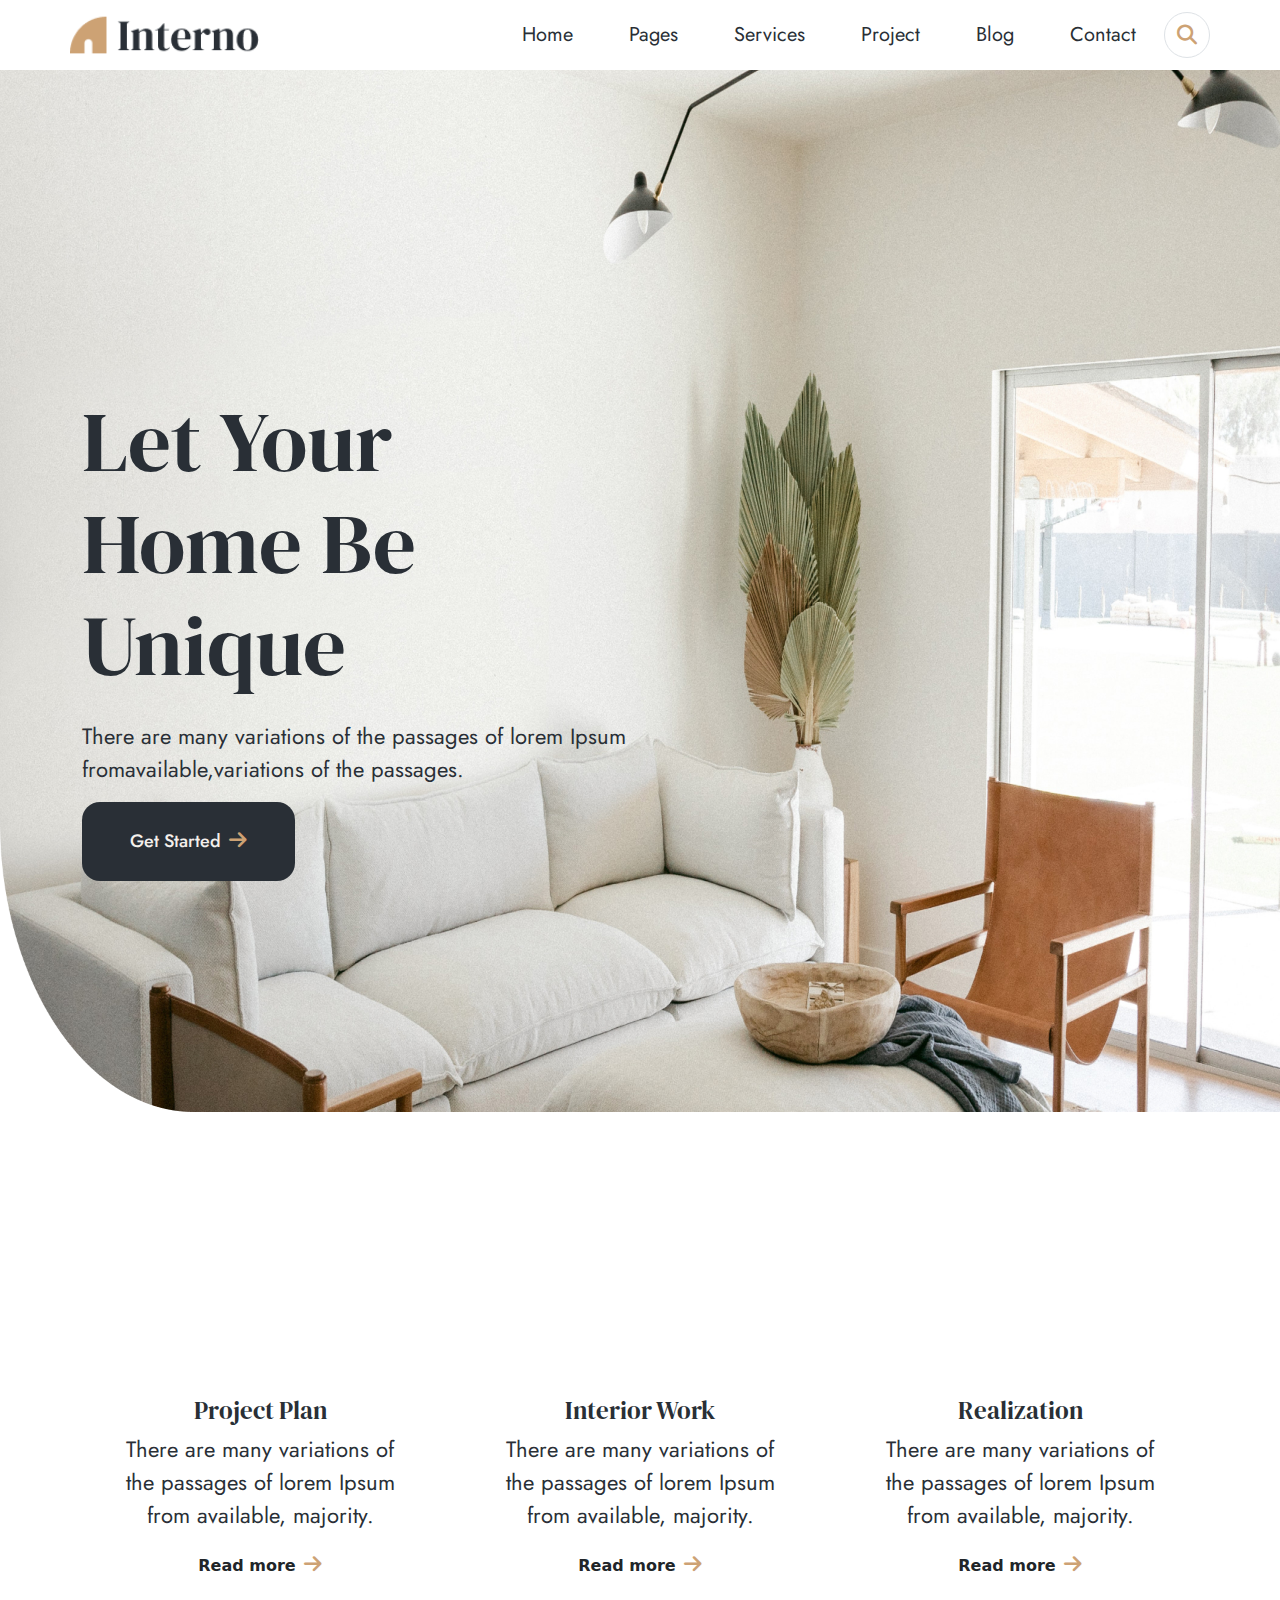
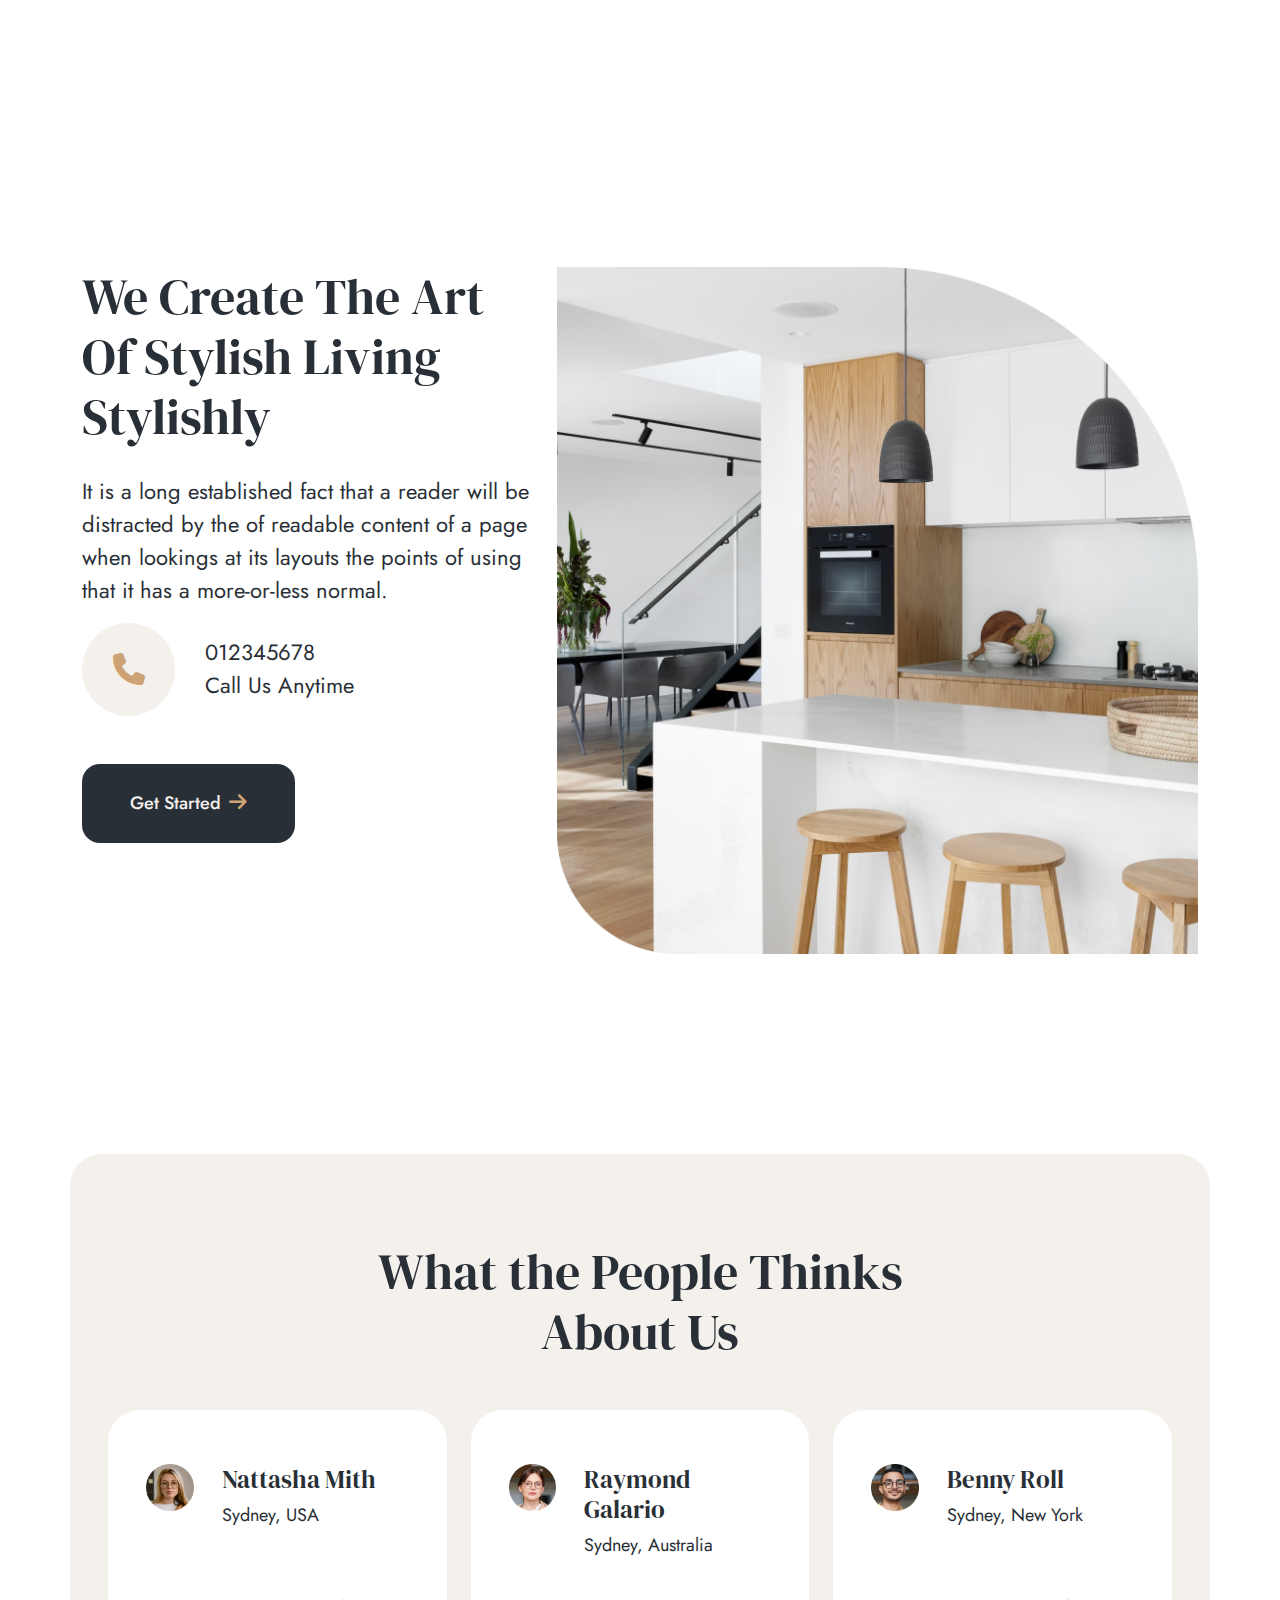
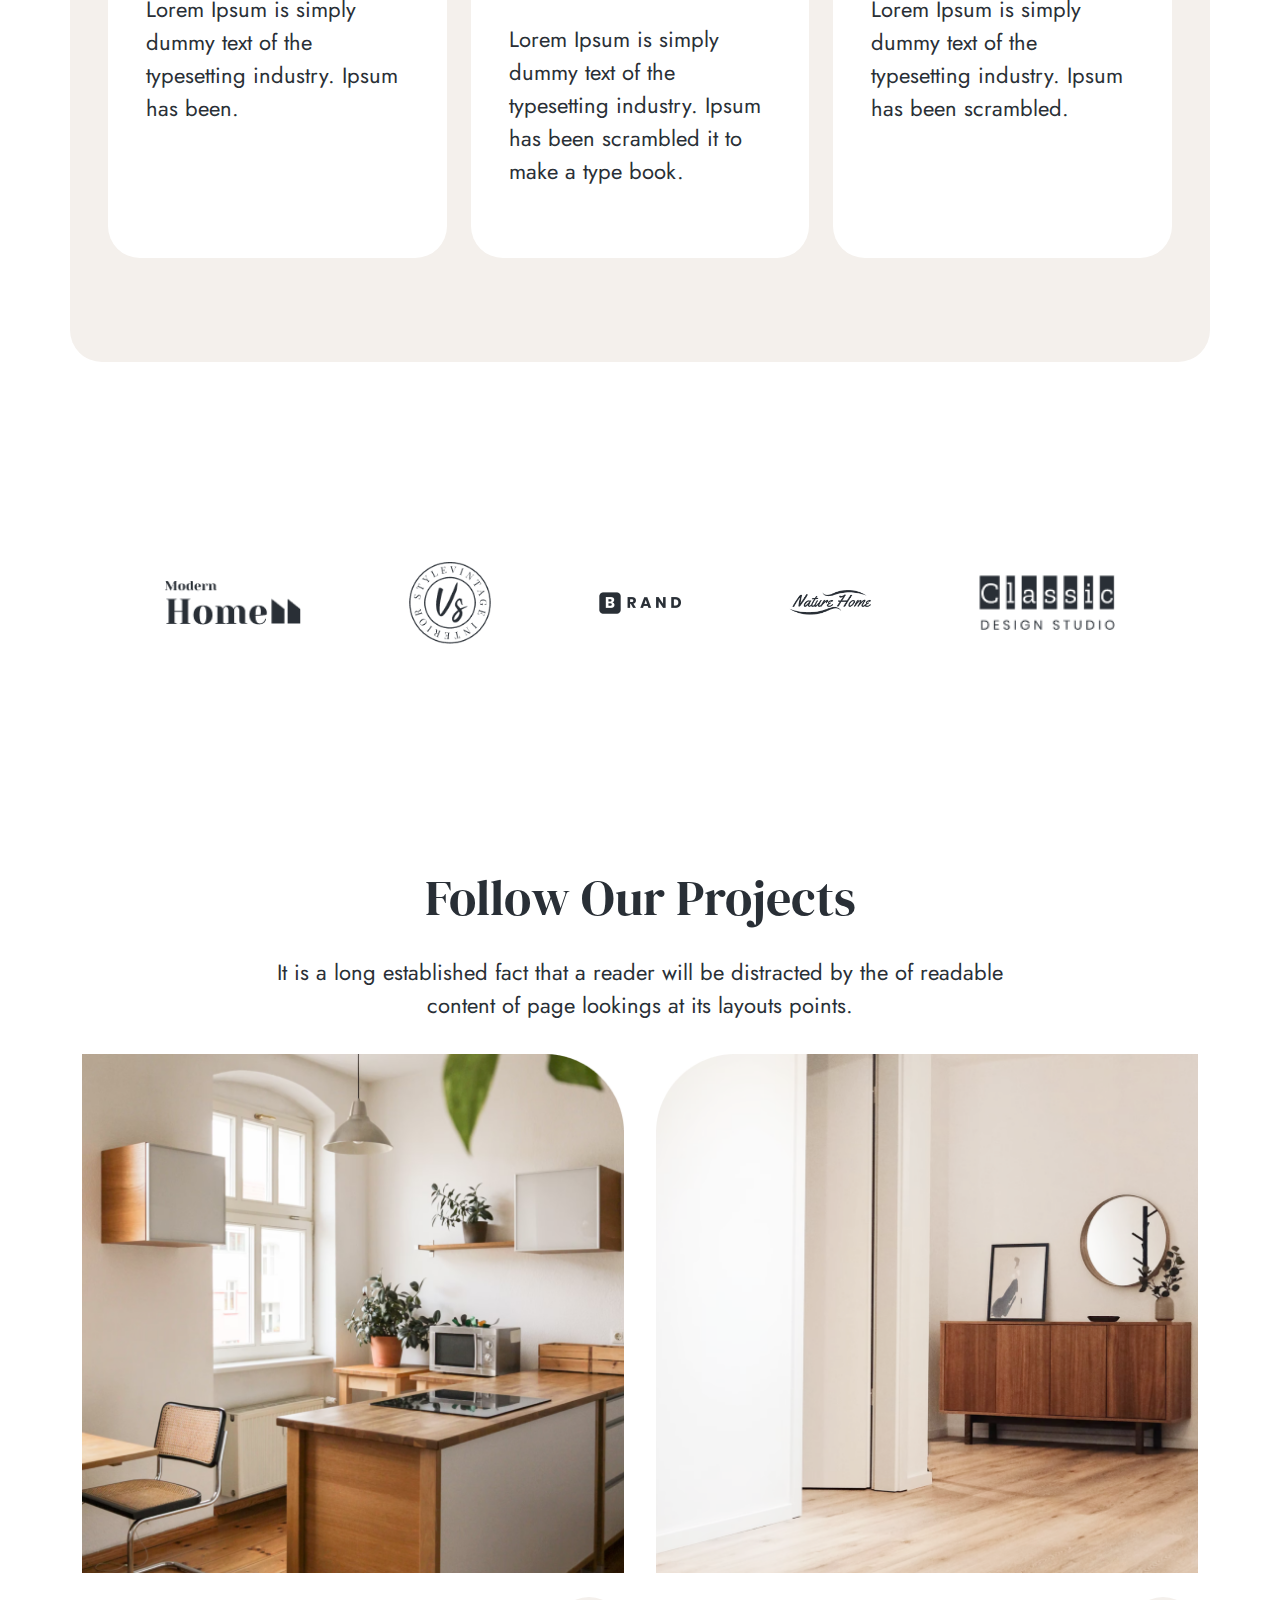
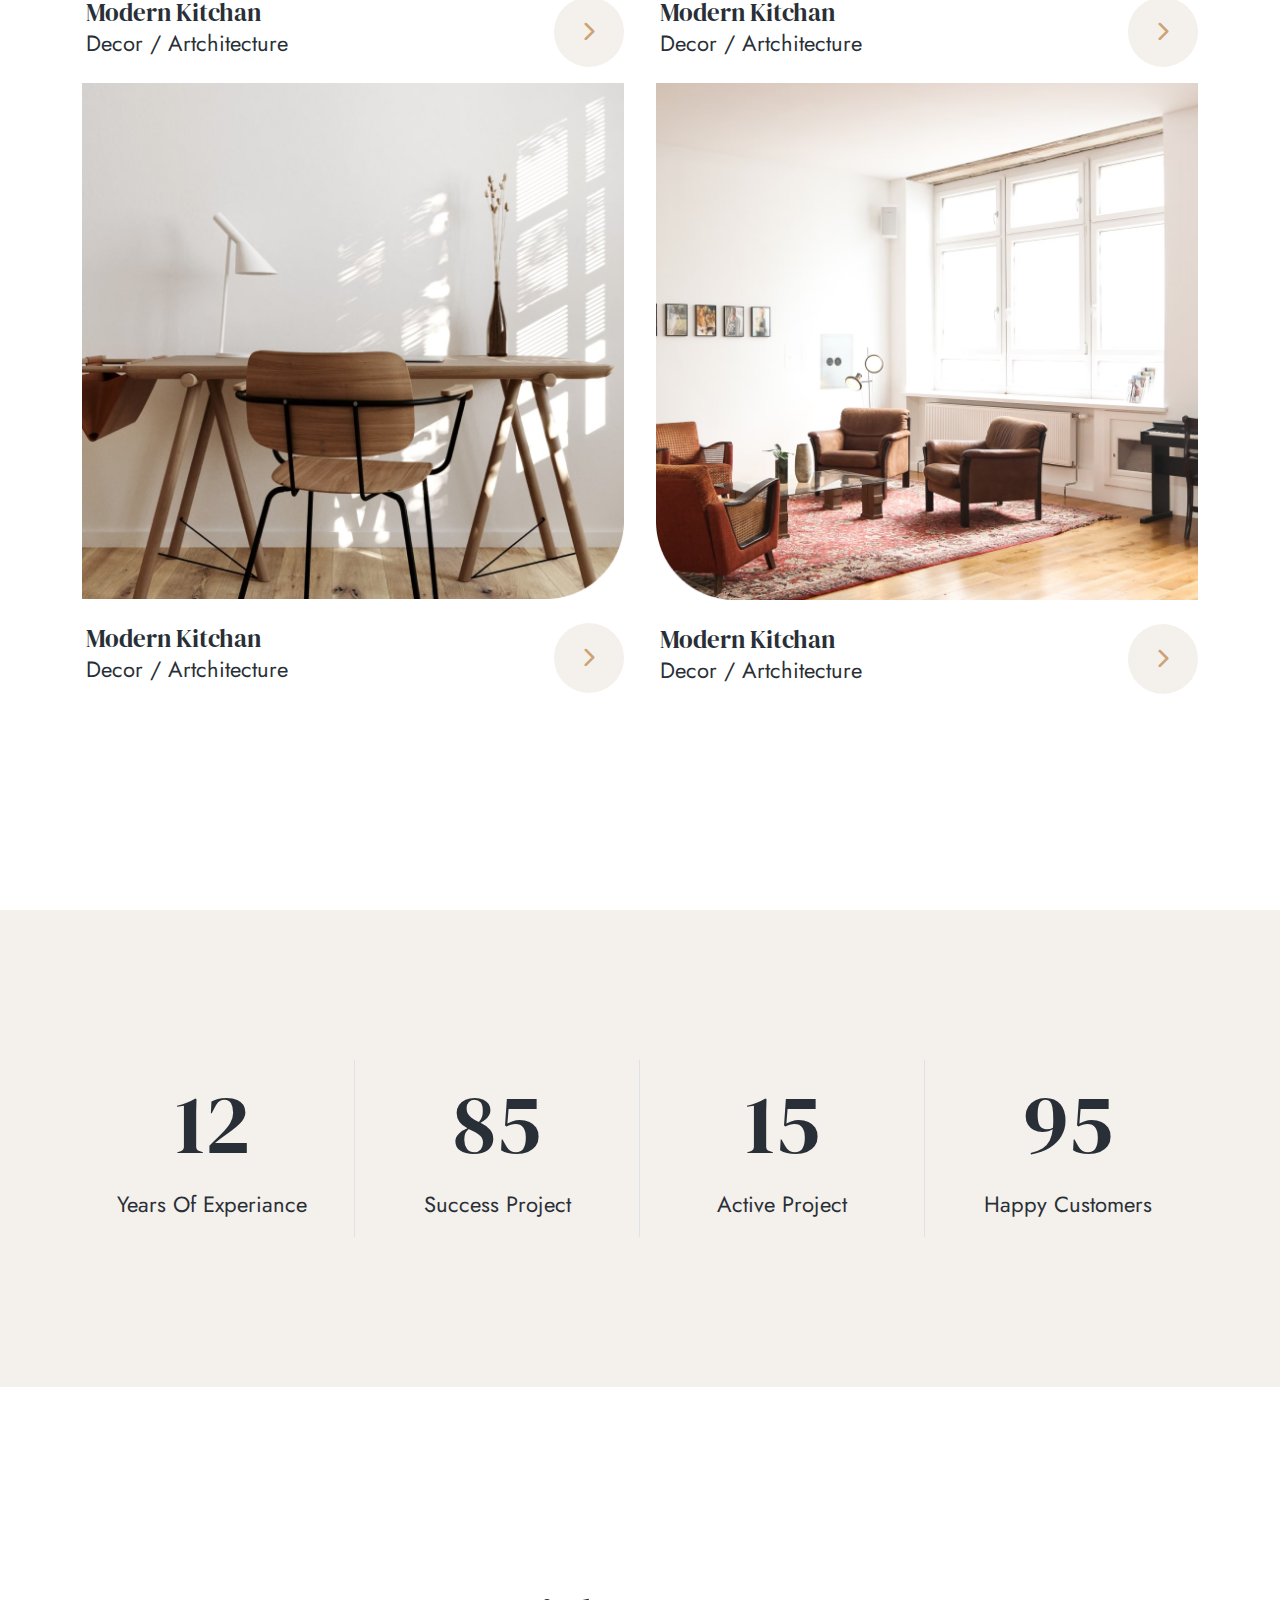
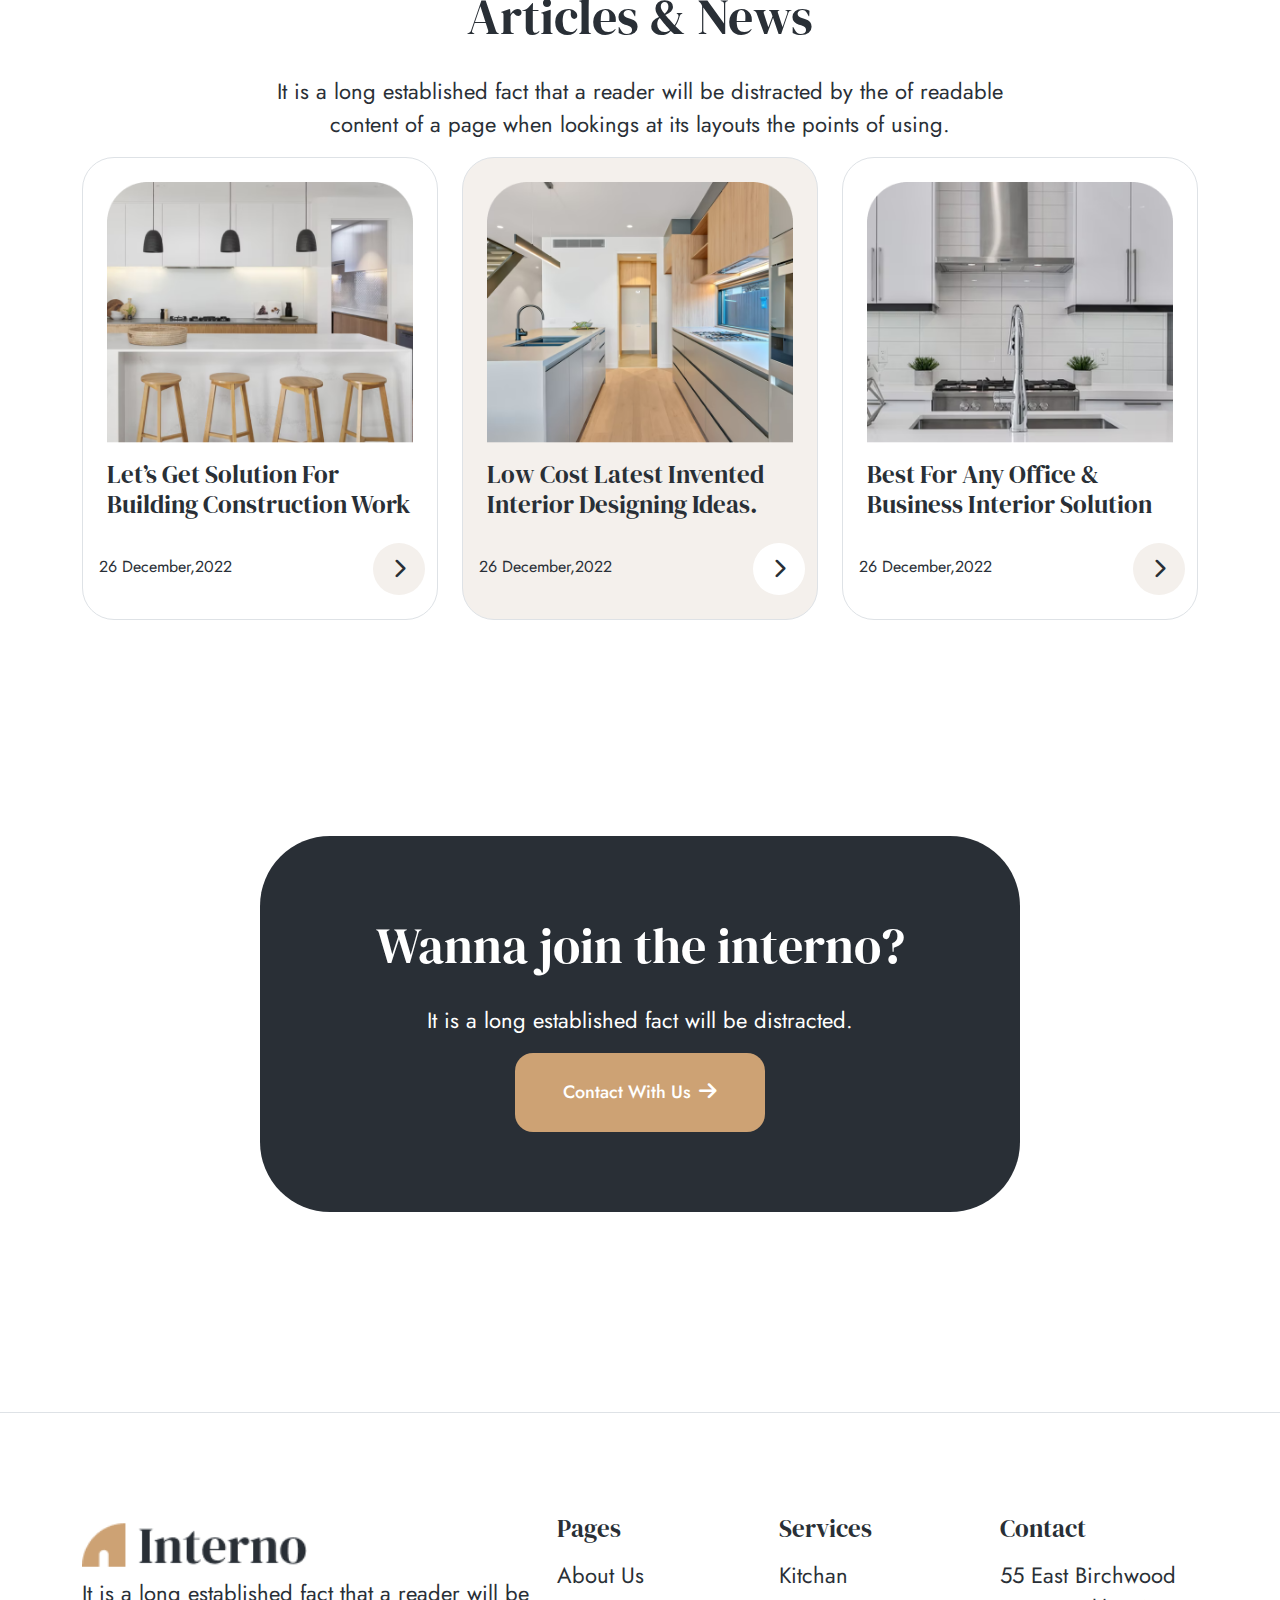
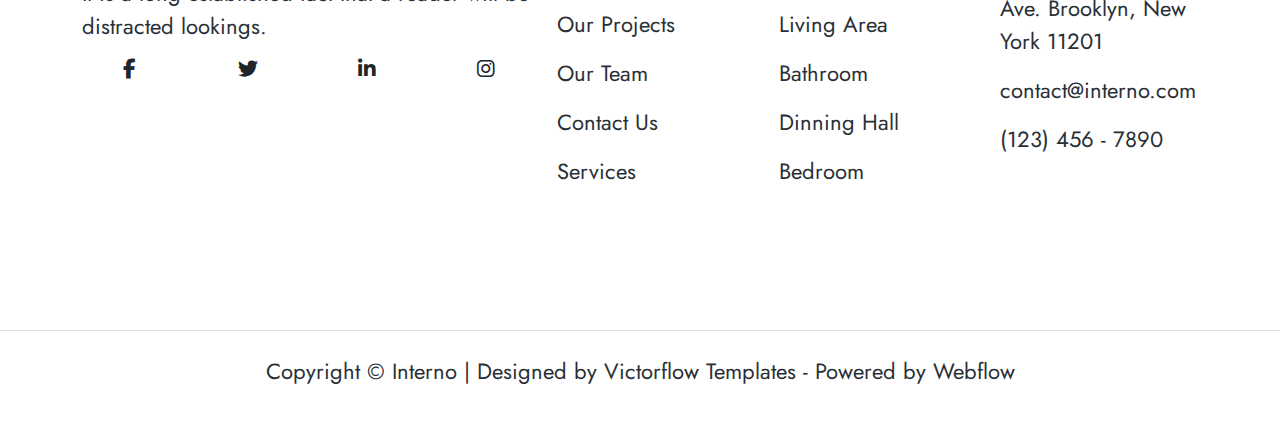
==== index.html @ 9af880d1 "fix and responsive home" ====
<!DOCTYPE html>
<html lang="en">
<head>
    <meta charset="UTF-8">
    <meta name="viewport" content="width=device-width, initial-scale=1.0">
    <link rel="preconnect" href="https://fonts.googleapis.com">
    <link rel="preconnect" href="https://fonts.gstatic.com" crossorigin>
    <link href="https://fonts.googleapis.com/css2?family=Jost:ital,wght@0,100..900;1,100..900&display=swap" rel="stylesheet">
    <link rel="stylesheet" href="./assests/css/bootstrap.css">
    <link rel="stylesheet" href="./assests/css/fontawesome/css/all.css">
    <link rel="stylesheet" href="./assests/css/stylesguide.css">    
    <link rel="stylesheet" href="./assests/css/responsive.css">
    <title>Home</title>
</head>
<body>
    <div class="header">
        <div class="container">
            <div class="row">
                <nav class="navbar">
                    <div class="col-4 col-md-2">
                        <a class="navbar-brand" href="index.html"><img src="./assests/img/Logo.png" alt="Logo"></a>
                    </div>
                    <div class="col-8 col-md-10 d-flex justify-content-end">
                        <div class="main-menu">
                            <ul class="d-flex m-0">
                                <li class="sub-menu"><a href="./index.html">Home</a></li>
                                <li class="sub-menu">
                                    <a href="#">Pages</a>
                                    <ul class="drop-item rounded-bottom-4">
                                        <li>
                                            <a href="./pages/about.html">About</a>
                                        </li>
                                        <li>
                                            <a href="./pages/team.html">Team</a>
                                        </li>
                                    </ul>
                                </li>
                                <li class="sub-menu">
                                    <a href="./pages/services.html">Services</a>
                                </li>
                                <li class="sub-menu">
                                    <a href="./pages/project.html">Project</a>
                                </li>
                                <li class="sub-menu">
                                    <a href="./pages/blog.html">Blog</a>
                                </li>
                                <li class="sub-menu">
                                    <a href="./pages/contact.html">Contact</a>
                                </li>
                                <div class="border-search d-flex align-items-center border rounded-5" onclick="showSearch()" id="search">
                                    <input class="search" type="search">
                                    <i class="fa-solid fa-magnifying-glass"></i>
                                </div>
                            </ul>
                        </div>
                    </div>
                </nav>
            </div>
        </div>
    </div>

    
    <div class="body">
        <div class="banner content">
            <div class="container-fluid ">
                <div class="row">
                    <div class="col-12">
                        <div class="container">
                            <div class="row">
                                <div class="col-12 col-md-6 m-auto">
                                    <h1 class="disply-text">Let Your Home Be Unique</h1>
                                    <p class="text-responsive">There are many variations of the passages of lorem Ipsum fromavailable,variations of the passages.</p>
                                    <button class="btn btn-guide btn-secondary color-primary-btn2">Get Started<i class="fa-solid fa-arrow-right ms-2"></i></button>
                                </div>
                                <div class="col-6"></div>
                            </div>
                        </div>
                    </div>
                </div>
            </div>
        </div>
        <div class="container content">
            <div class="row">
                <div class="col-12 col-md-4 text-center plan">
                    <h3>Project Plan</h3>
                    <p>
                        There are many variations of the passages of lorem Ipsum from available, majority.
                    </p>
                    <span class="btn fw-bold">Read more<i class="fa-solid fa-arrow-right ms-2"></i></span>
                </div>
                <div class="col-12 col-md-4 text-center plan">
                    <h3>Interior Work</h3>
                    <p>
                        There are many variations of the passages of lorem Ipsum from available, majority.
                    </p>
                    <span class="btn fw-bold">Read more<i class="fa-solid fa-arrow-right ms-2"></i></span>
                </div>
                <div class="col-12 col-md-4 text-center plan">
                    <h3>Realization</h3>
                    <p>
                        There are many variations of the passages of lorem Ipsum from available, majority.
                    </p>
                    <span class="btn fw-bold">Read more<i class="fa-solid fa-arrow-right ms-2"></i></span>
                </div>
            </div>
        </div>
        <div class="container content">
            <div class="row">
                <div class="col-12 col-md-5 col-xl-5">
                    <h1>We Create The Art Of Stylish Living Stylishly</h1>
                    <p>
                        It is a long established fact that a reader will be distracted by the of readable content of a page
                        when lookings at its layouts the points of using
                        that it has a more-or-less normal.
                    </p>
                    <div class="row mb-5">
                        <div class="col-3">
                            <i class="fa-solid fa-phone icon-phone"></i>
                        </div>
                        <div class="col-5 d-flex align-items-center">
                            <div class="ms-1">
                                <p class="number">012345678</p>
                                <p class="text-phone">Call Us Anytime</p>
                            </div>
                        </div>
                        <button class="col-4 btn btn-guide btn-secondary color-primary-btn2 btn-responsive">Get Started<i class="fa-solid fa-arrow-right ms-2"></i></button>
                    </div>
                    <button class="btn btn-guide btn-secondary color-primary-btn2 btn-responsive-none">Get Started<i class="fa-solid fa-arrow-right ms-2"></i></button>
                </div>
                <div class="col-7 text-end my-auto">
                    <img class="stylish_img" src="./assests/img/Image_item1.png" alt="">
                </div>
            </div>
        </div>
        <div class="container testimonial content rounded-5">
            <div class="row">
                <div class="col-12 pb-5">
                    <h1 class="text-center w-50 m-auto">What the People Thinks About Us</h1>
                </div>
                <div class="col-12 col-md-4 mb-3">
                    <div class="testimonial-item bg-white rounded-5">
                        <div class="row mb-5">
                            <div class="col-3">
                                <img src="./assests/img/people1.png" alt="">
                            </div>
                            <div class="col-9 d-flex align-items-center">
                                <div class="ms-1">
                                    <h3>Nattasha Mith</h3>
                                    <p class="small-paragraph">Sydney, USA</p>
                                </div>
                            </div>
                        </div>
                        <p>Lorem Ipsum is simply dummy text of the typesetting industry. Ipsum has been.</p>
                    </div>
                </div>
                <div class="col-12 col-md-4 mb-3">
                    <div class="testimonial-item bg-white rounded-5">
                        <div class="row mb-5">
                            <div class="col-3">
                                <img src="./assests/img/people2.png" alt="">
                            </div>
                            <div class="col-9 d-flex align-items-center">
                                <div class="ms-1">
                                    <h3>Raymond Galario</h3>
                                    <p class="small-paragraph">Sydney, Australia</p>
                                </div>
                            </div>
                        </div>
                        <p>Lorem Ipsum is simply dummy text of the typesetting industry. Ipsum has been scrambled it to make a type book.</p>
                    </div>
                </div>
                <div class="col-12 col-md-4 mb-3">
                    <div class="testimonial-item bg-white rounded-5">
                        <div class="row mb-5">
                            <div class="col-3">
                                <img src="./assests/img/people3.png" alt="">
                            </div>
                            <div class="col-9 d-flex align-items-center">
                                <div class="ms-1">
                                    <h3>Benny Roll</h3>
                                    <p class="small-paragraph">Sydney, New York</p>
                                </div>
                            </div>
                        </div>
                        <p>Lorem Ipsum is simply dummy text of the typesetting industry. Ipsum has been scrambled.</p>
                    </div>
                </div>
            </div>
        </div>
        <div class="container content text-center">
            <div class="row justify-content-center align-items-center">
                <div class="col-6 col-md-2 client-logo mb-4">
                    <img src="./assests/img/01.png" alt="">
                </div>
                <div class="col-6 col-md-2 client-logo mb-4">
                    <img src="./assests/img/02.png" alt="">
                </div>
                <div class="col-6 col-md-2 client-logo mb-4">
                    <img src="./assests/img/03.png" alt="">
                </div>
                <div class="col-6 col-md-2 client-logo mb-4">
                    <img src="./assests/img/04.png" alt="">
                </div>
                <div class="col-6 col-md-2 client-logo mb-4">
                    <img src="./assests/img/05.png" alt="">
                </div>
            </div>
        </div>
        <div class="container content">
            <div class="row">
                <div class="col-8 text-center m-auto pb-3">
                    <h1>Follow Our Projects</h1>
                    <p class="text-responsive">It is a long established fact that a reader will be distracted by the of readable content of page  lookings at its layouts  points.</p>
                </div>
                <div class="col-12">
                    <div class="row">
                        <div class="col-12 col-md-6 pe-3 mb-3">
                            <a href="./pages/project_details.html"><img src="./assests/img/Modern_Kitchan1.png" alt=""></a>
                            <div class="row mt-4">
                                <div class="col-8">
                                    <div class="ms-1">
                                        <h3 class="number">Modern Kitchan</h3>
                                        <p class="text-phone">Decor / Artchitecture</p>
                                    </div>
                                </div>
                                <div class="col-4 d-flex justify-content-end">
                                    <a href="./pages/project_details.html"><i class="fa-solid fa-chevron-right icon-arrow"></i></a>
                                </div>
                            </div>
                        </div>
                        <div class="col-12 col-md-6 ps-3 mb-3">
                            <a href="./pages/project_details.html"><img src="./assests/img/Modern_Kitchan2.png" alt=""></a>
                            <div class="row mt-4">
                                <div class="col-8">
                                    <div class="ms-1">
                                        <h3 class="number">Modern Kitchan</h3>
                                        <p class="text-phone">Decor / Artchitecture</p>
                                    </div>
                                </div>
                                <div class="col-4 d-flex justify-content-end">
                                    <a href="./pages/project_details.html"><i class="fa-solid fa-chevron-right icon-arrow"></i></a>
                                </div>
                            </div>
                        </div>
                    </div>
                </div>
                <div class="col-12">
                    <div class="row">
                        <div class="col-12 col-md-6 pe-3 mb-3">
                            <a href="./pages/project_details.html"><img src="./assests/img/Modern_Kitchan3.png" alt=""></a>
                            <div class="row mt-4">
                                <div class="col-8">
                                    <div class="ms-1">
                                        <h3 class="number">Modern Kitchan</h3>
                                        <p class="text-phone">Decor / Artchitecture</p>
                                    </div>
                                </div>
                                <div class="col-4 d-flex justify-content-end">
                                    <a href="./pages/project_details.html"><i class="fa-solid fa-chevron-right icon-arrow"></i></a>
                                </div>
                            </div>
                        </div>
                        <div class="col-12 col-md-6 ps-3 mb-3">
                            <a href="./pages/project_details.html"><img src="./assests/img/Modern_Kitchan4.png" alt=""></a>
                            <div class="row mt-4">
                                <div class="col-8">
                                    <div class="ms-1">
                                        <h3 class="number">Modern Kitchan</h3>
                                        <p class="text-phone">Decor / Artchitecture</p>
                                    </div>
                                </div>
                                <div class="col-4 d-flex justify-content-end">
                                    <a href="./pages/project_details.html"><i class="fa-solid fa-chevron-right icon-arrow"></i></a>
                                </div>
                            </div>
                        </div>
                    </div>
                </div>
            </div>
        </div>
        <div class="container-fluid content text-center counter color-primary-btn3">
            <div class="container">
                <div class="row">
                    <div class="col-3 border-end">
                        <span class="disply-text color-primary-text1">12</span>
                        <p>Years Of Experiance</p>
                    </div>
                    <div class="col-3 border-end">
                        <span class="disply-text color-primary-text1">85</span>
                        <p>Success Project</p>
                    </div>
                    <div class="col-3 border-end">
                        <span class="disply-text color-primary-text1">15</span>
                        <p>Active Project</p>
                    </div>
                    <div class="col-3">
                        <span class="disply-text color-primary-text1">95</span>
                        <p>Happy Customers</p>
                    </div>
                </div>
            </div>
        </div>
        <div class="container content">
            <div class="row">
                <div class="col-8 text-center m-auto">
                    <h1>Articles & News</h1>
                    <p class="text-responsive">It is a long established fact that a reader will be distracted by the of readable content of a page when lookings at its layouts the points of using.</p>
                </div>
                <div class="col-12">
                    <div class="row">
                        <div class="col-12 col-md-4 mb-3">
                            <div class="border rounded-5">
                                <div class="m-4">
                                    <img class="img-project" src="./assests/img/Blog/Image_blog1.png" alt="">
                                    <h3 class="mt-3">Let’s Get Solution For Building Construction Work</h3>
                                    <div class="row mt-4 date">
                                        <div class="col-9 p-0">
                                            <div class="ms-1">
                                                <p class="fs-6">26 December,2022</p>
                                            </div>
                                        </div>
                                        <div class="col-3 p-0 d-flex justify-content-end">
                                            <a href=""><i class="fa-solid fa-chevron-right icon-arrow-blog"></i></a>
                                        </div>
                                    </div>
                                </div>
                            </div>
                        </div>
                        <div class="col-12 col-md-4 mb-3">
                            <div class="border rounded-5" style="background-color: #F4F0EC;">
                                <div class="m-4">
                                    <img class="img-project" src="./assests/img/Blog/Image_blog2.png" alt="">
                                    <h3 class="mt-3">Low Cost Latest Invented Interior Designing Ideas.</h3>
                                    <div class="row mt-4 date">
                                        <div class="col-9 p-0">
                                            <div class="ms-1">
                                                <p class="fs-6">26 December,2022</p>
                                            </div>
                                        </div>
                                        <div class="col-3 p-0 d-flex justify-content-end">
                                            <a href=""><i class="fa-solid fa-chevron-right icon-arrow-blog bg-white"></i></a>
                                        </div>
                                    </div>
                                </div>
                            </div>
                        </div>
                        <div class="col-12 col-md-4 mb-3">
                            <div class="border rounded-5">
                                <div class="m-4">
                                    <img class="img-project" src="./assests/img/Blog/Image_blog3.png" alt="">
                                    <h3 class="mt-3">Best For Any Office & Business Interior Solution</h3>
                                    <div class="row mt-4 date">
                                        <div class="col-9 p-0">
                                            <div class="ms-1">
                                                <p class="fs-6">26 December,2022</p>
                                            </div>
                                        </div>
                                        <div class="col-3 p-0 d-flex justify-content-end">
                                            <a href=""><i class="fa-solid fa-chevron-right icon-arrow-blog"></i></a>
                                        </div>
                                    </div>
                                </div>
                            </div>
                        </div>
                    </div>
                </div>
            </div>
        </div>
        <div class="container content">
            <div class="row">
                <div class="col-12 col-md-8 text-center m-auto quotes color-primary-btn2">
                    <h1 class="text-white">Wanna join the interno?</h1>
                    <p class="text-white">It is a long established fact  will be distracted.</p>
                    <button class="btn btn-guide btn-secondary color-primary-btn1 text-white">Contact With Us<i class="fa-solid fa-arrow-right ms-2 text-white"></i></button>
                </div>
            </div>
        </div>
    </div>

    <div class="footer border-top">
        <div class="container content-footer">
            <div class="row">
                <div class="col-12 col-md-5">
                    <a class="logo-footer" href="./index.html">
                        <img class="w-50" src="./assests/img/Logo.png" alt="logo">
                    </a>
                    <p class="text-responsive">It is a long established fact that a reader will be distracted lookings.</p>
                    <div class="row text-center mb-4">
                        <div class="col-3">
                            <i class="fa-brands fa-facebook-f"></i>
                        </div>
                        <div class="col-3">
                            <i class="fa-brands fa-twitter"></i>
                        </div>
                        <div class="col-3">
                            <i class="fa-brands fa-linkedin-in"></i>
                        </div>
                        <div class="col-3">
                            <i class="fa-brands fa-instagram"></i>
                        </div>
                    </div>
                </div>
                <div class="col-12 col-md-7">
                    <div class="row">
                        <div class="col-4 text-footer">
                            <h3>Pages</h3>
                            <ul class="navbar-nav">
                                <li class="nav-item">
                                    <a class="nav-link" href="./index.html">About Us</a>
                                </li>
                                <li class="nav-item">
                                    <a class="nav-link" href="#">Our Projects</a>
                                </li>
                                <li class="nav-item">
                                    <a class="nav-link" href="#">Our Team</a>
                                </li>
                                <li class="nav-item">
                                    <a class="nav-link" href="#">Contact Us</a>
                                </li>
                                <li class="nav-item">
                                    <a class="nav-link" href="#">Services</a>
                                </li>
                            </ul>
                        </div>
                        <div class="col-4 text-footer">
                            <h3>Services</h3>
                            <ul class="navbar-nav">
                                <li class="nav-item">
                                    <a class="nav-link" href="./index.html">Kitchan</a>
                                </li>
                                <li class="nav-item">
                                    <a class="nav-link" href="#">Living Area</a>
                                </li>
                                <li class="nav-item">
                                    <a class="nav-link" href="#">Bathroom</a>
                                </li>
                                <li class="nav-item">
                                    <a class="nav-link" href="#">Dinning Hall</a>
                                </li>
                                <li class="nav-item">
                                    <a class="nav-link" href="#">Bedroom</a>
                                </li>
                            </ul>
                        </div>
                        <div class="col-4 text-footer">
                            <h3>Contact</h3>
                            <ul class="navbar-nav">
                                <li class="nav-item">
                                    <a class="nav-link" href="./index.html">55 East Birchwood Ave. Brooklyn, New York 11201</a>
                                </li>
                                <li class="nav-item">
                                    <a class="nav-link" href="#">contact@interno.com</a>
                                </li>
                                <li class="nav-item">
                                    <a class="nav-link" href="#">(123) 456 - 7890</a>
                                </li>
                            </ul>
                        </div>
                    </div>
                </div>
            </div>
        </div>
        <p class="text-center border-top copyright">Copyright © Interno | Designed by Victorflow Templates - Powered by Webflow</p>
    </div>
</body>

<script src="./assests/js/bootstrap.js"></script>
<script src="./assests/js/index.js"></script>

</html>
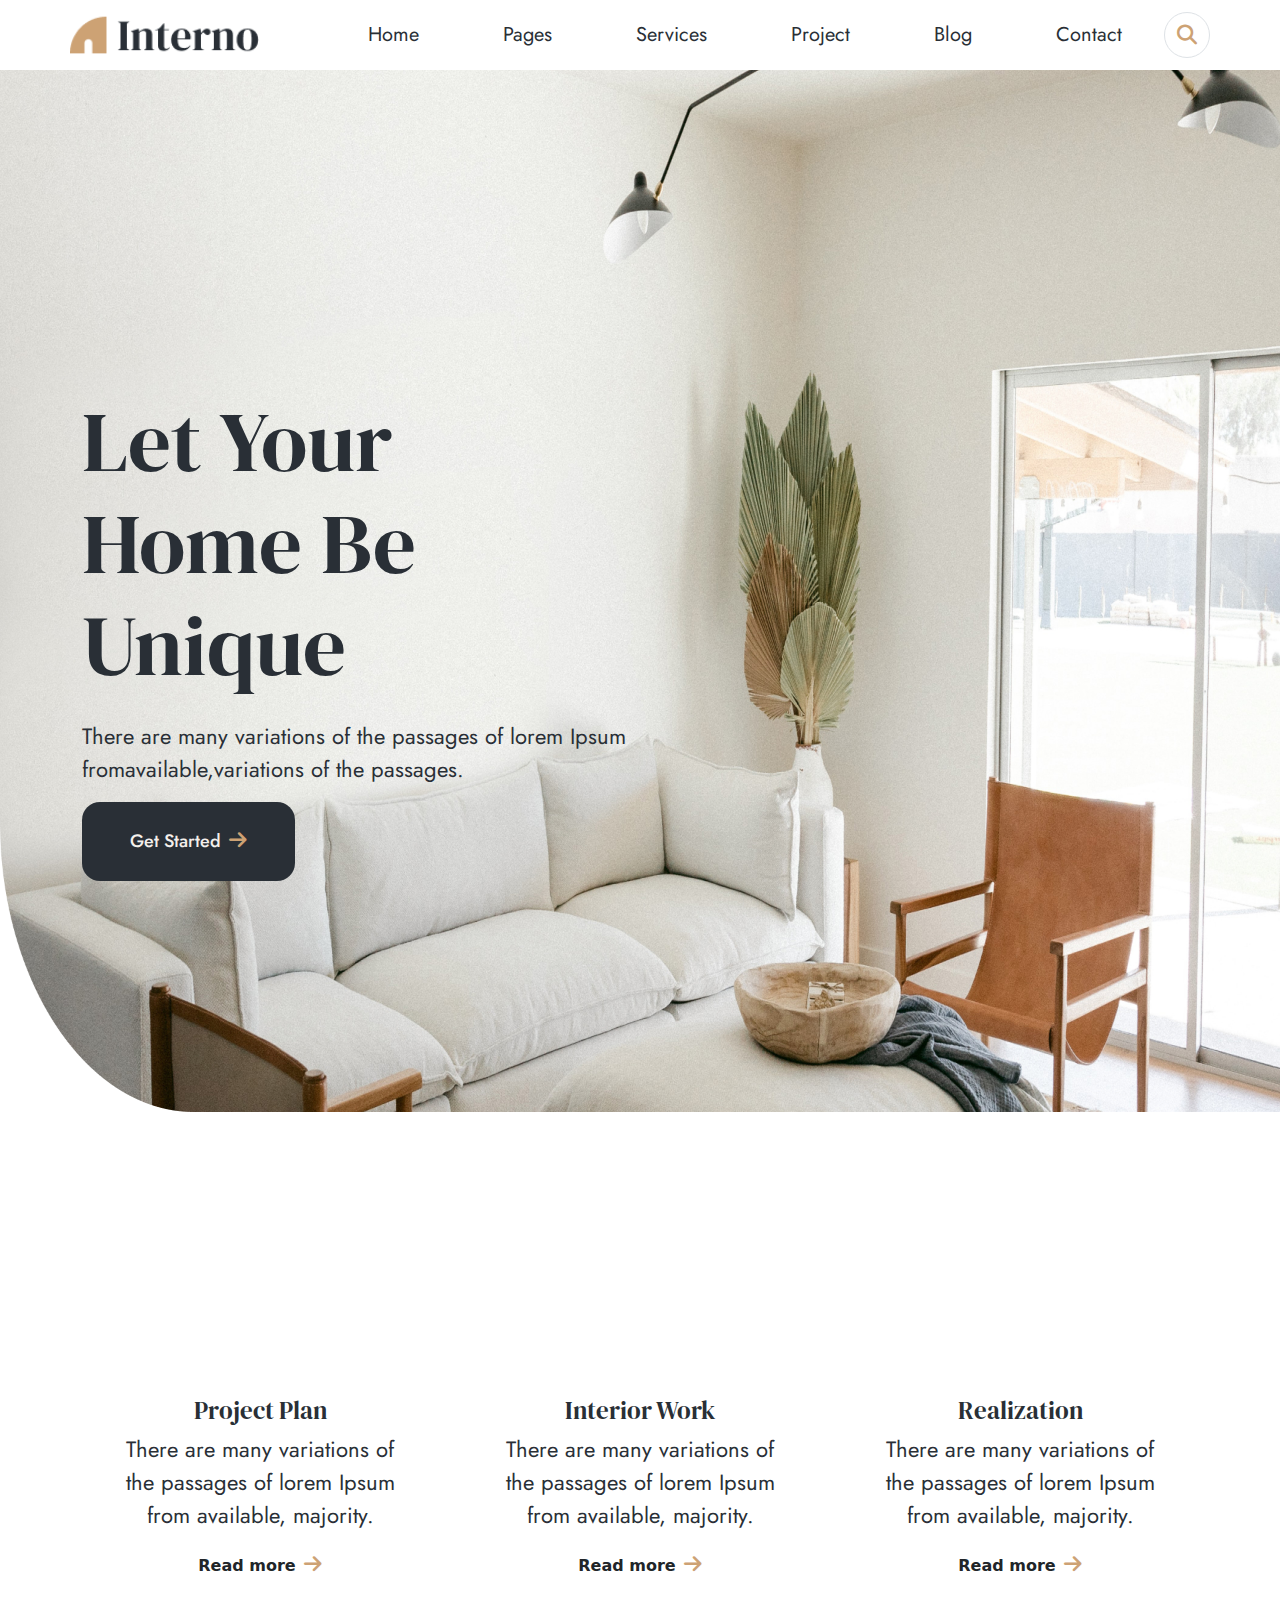
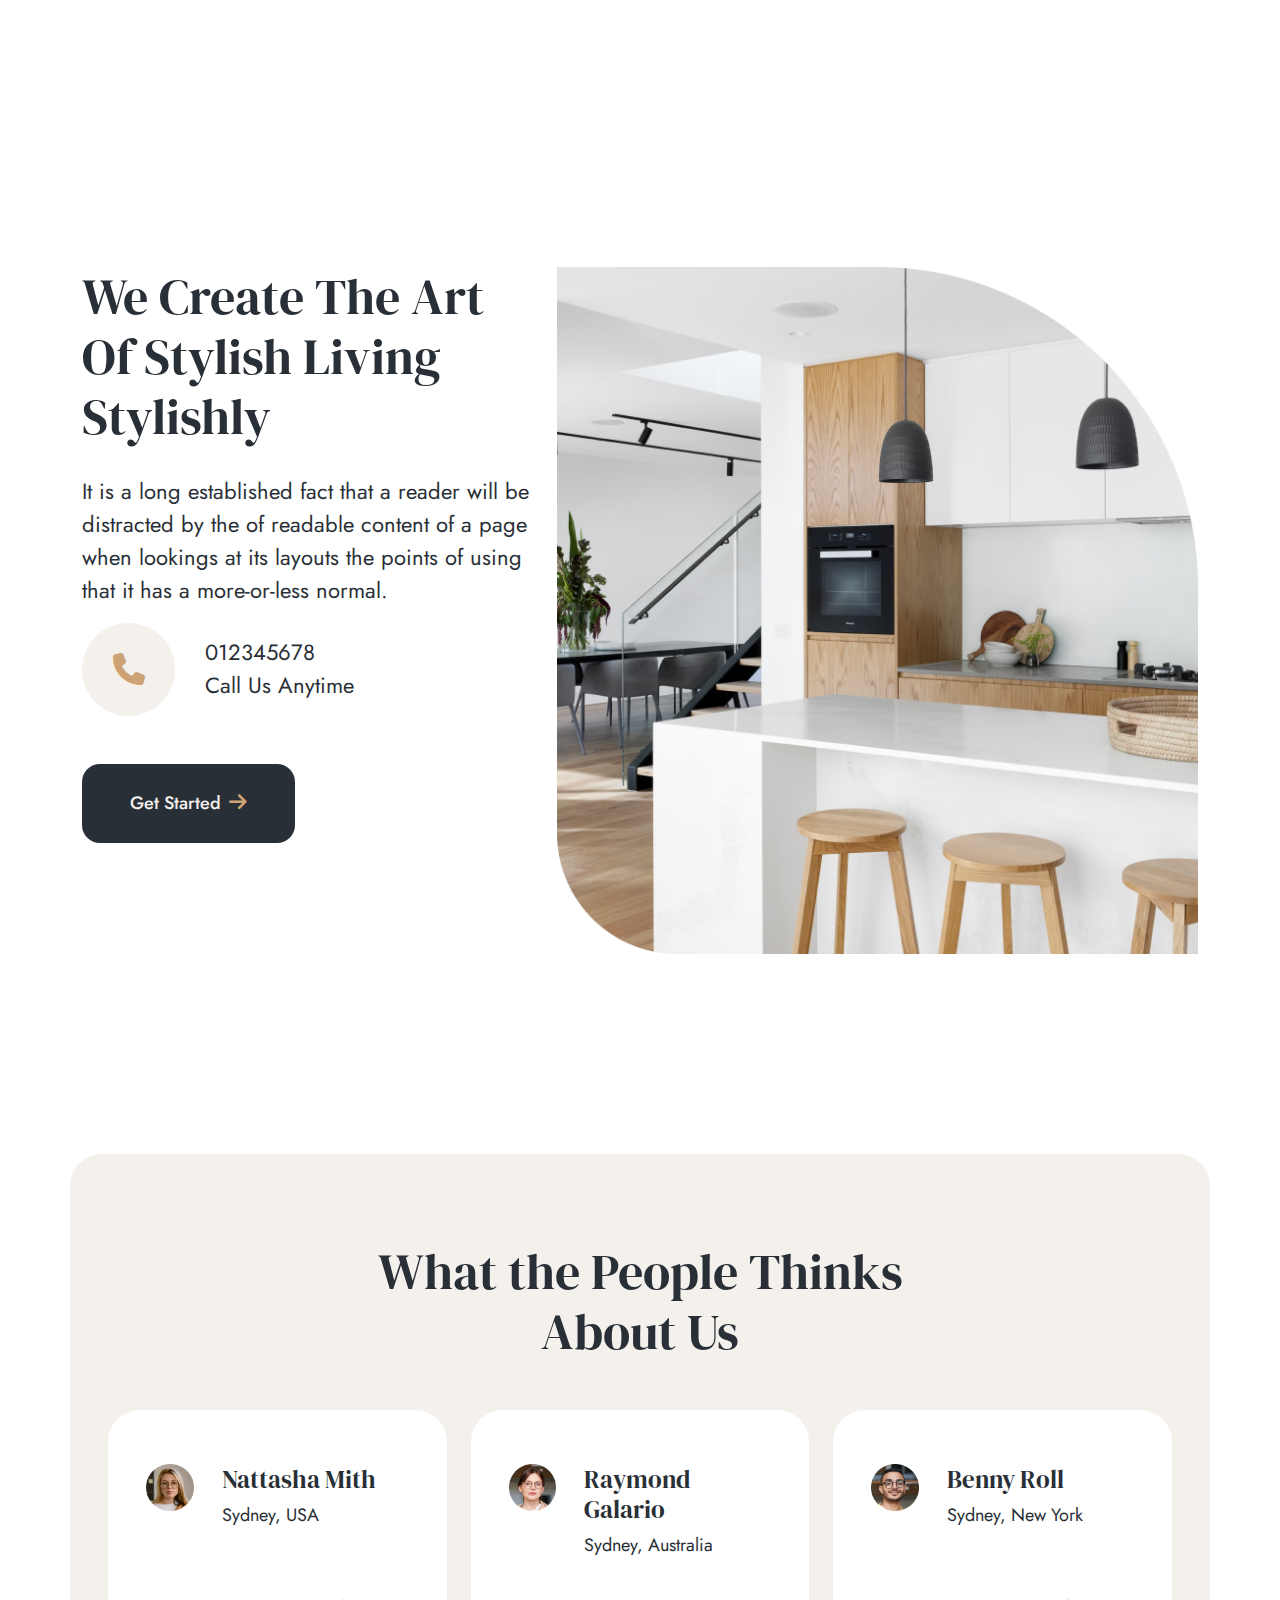
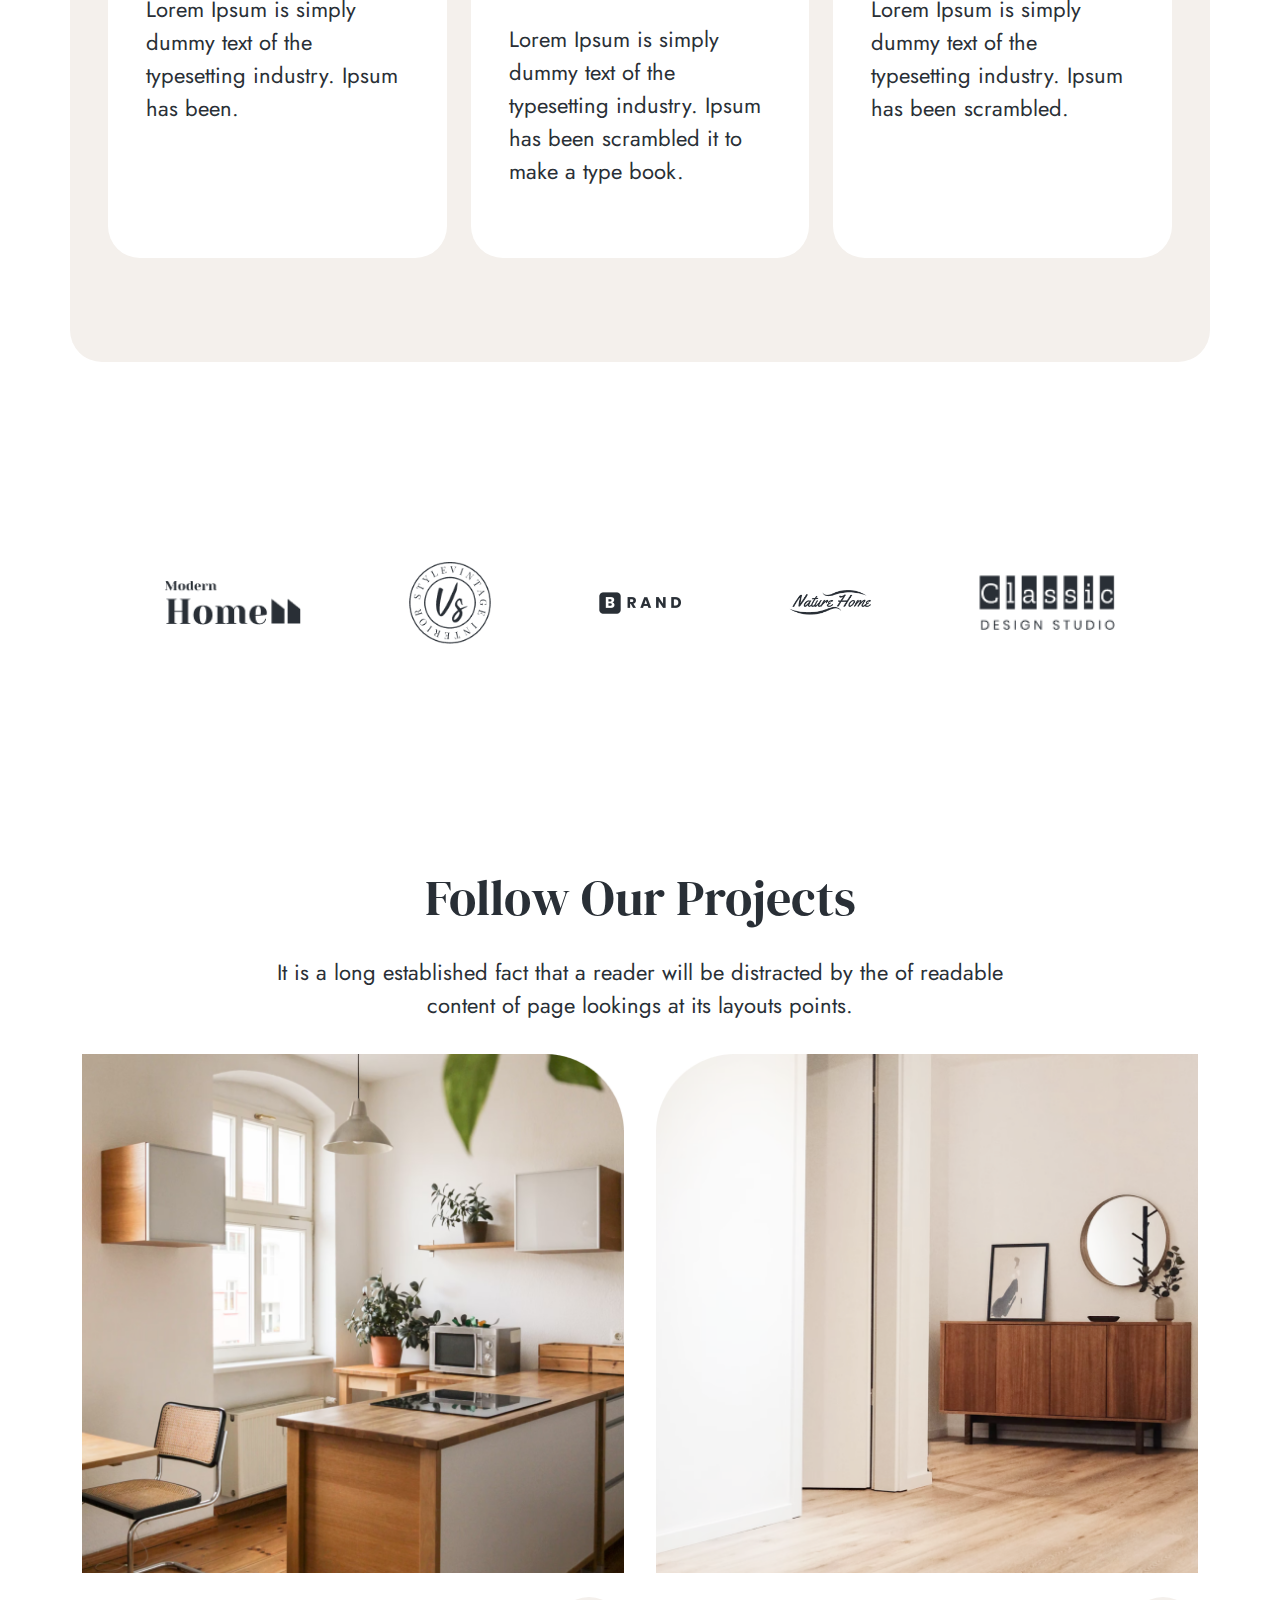
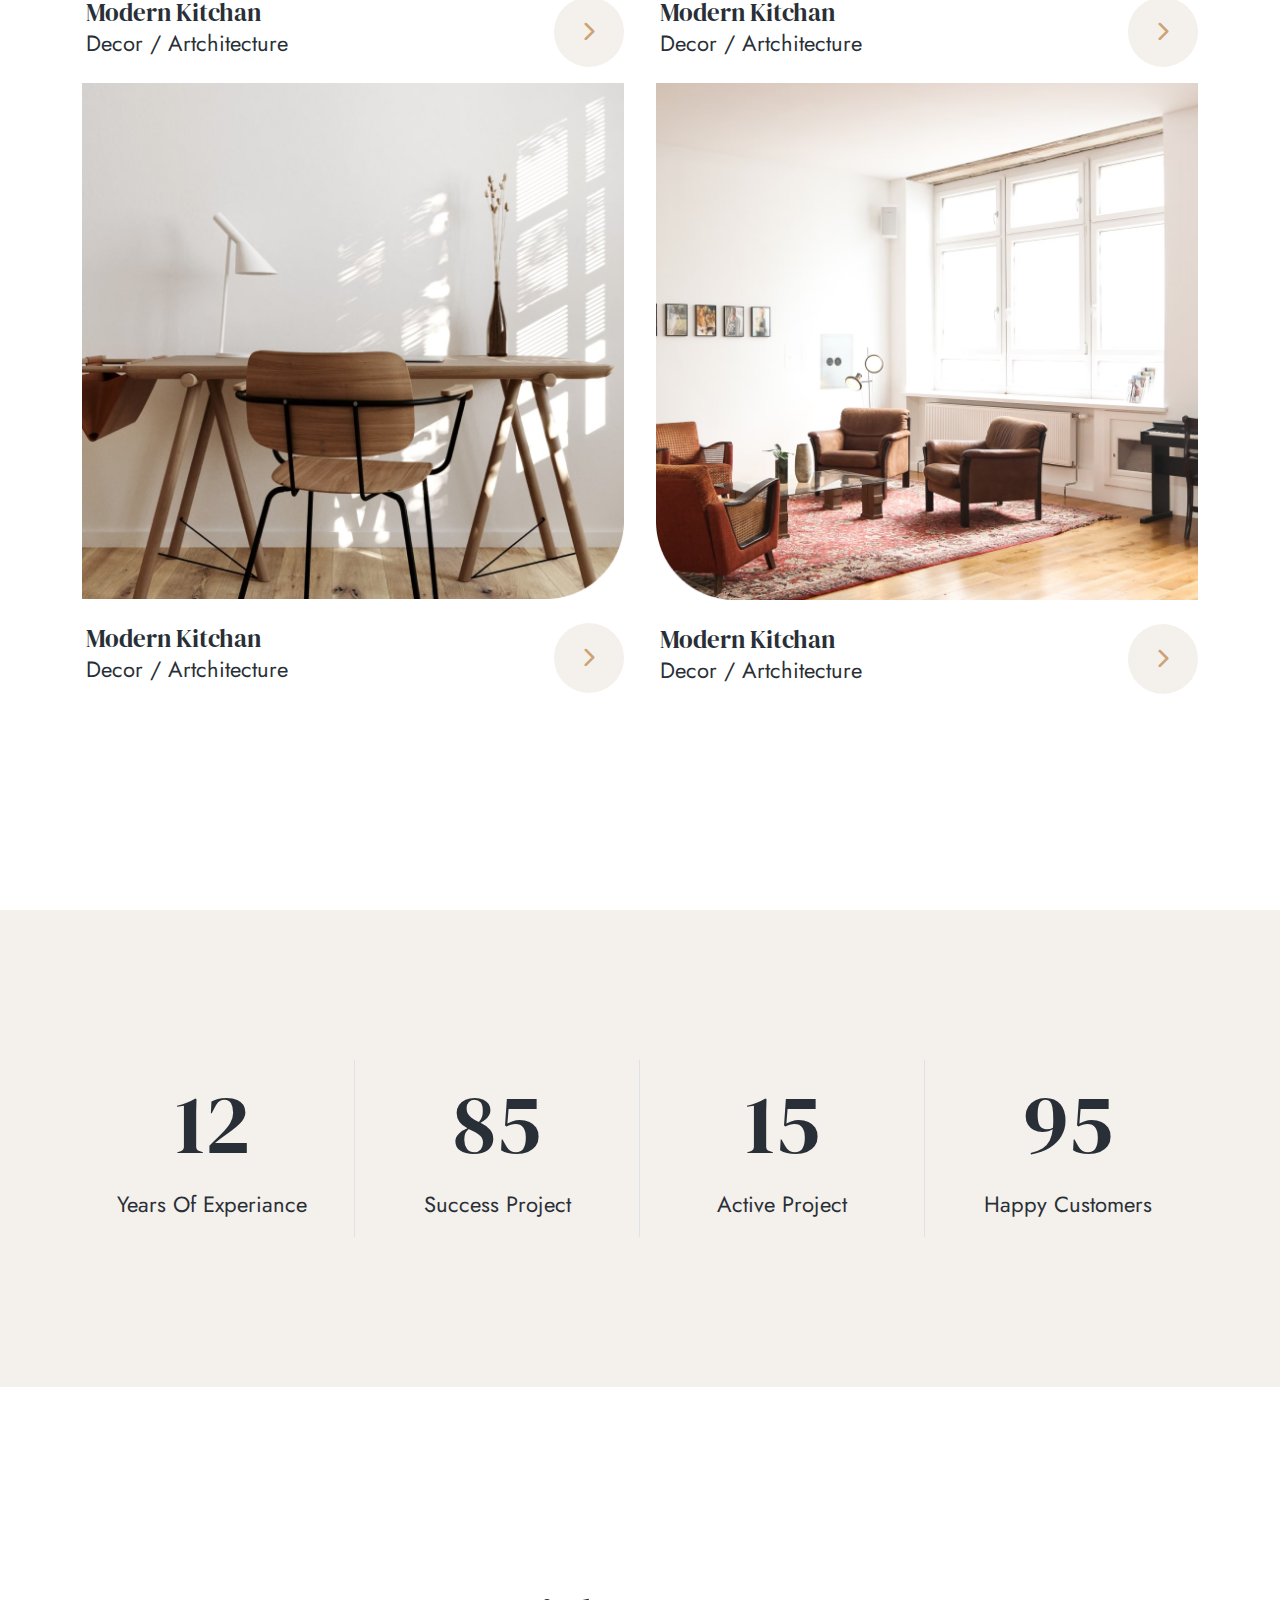
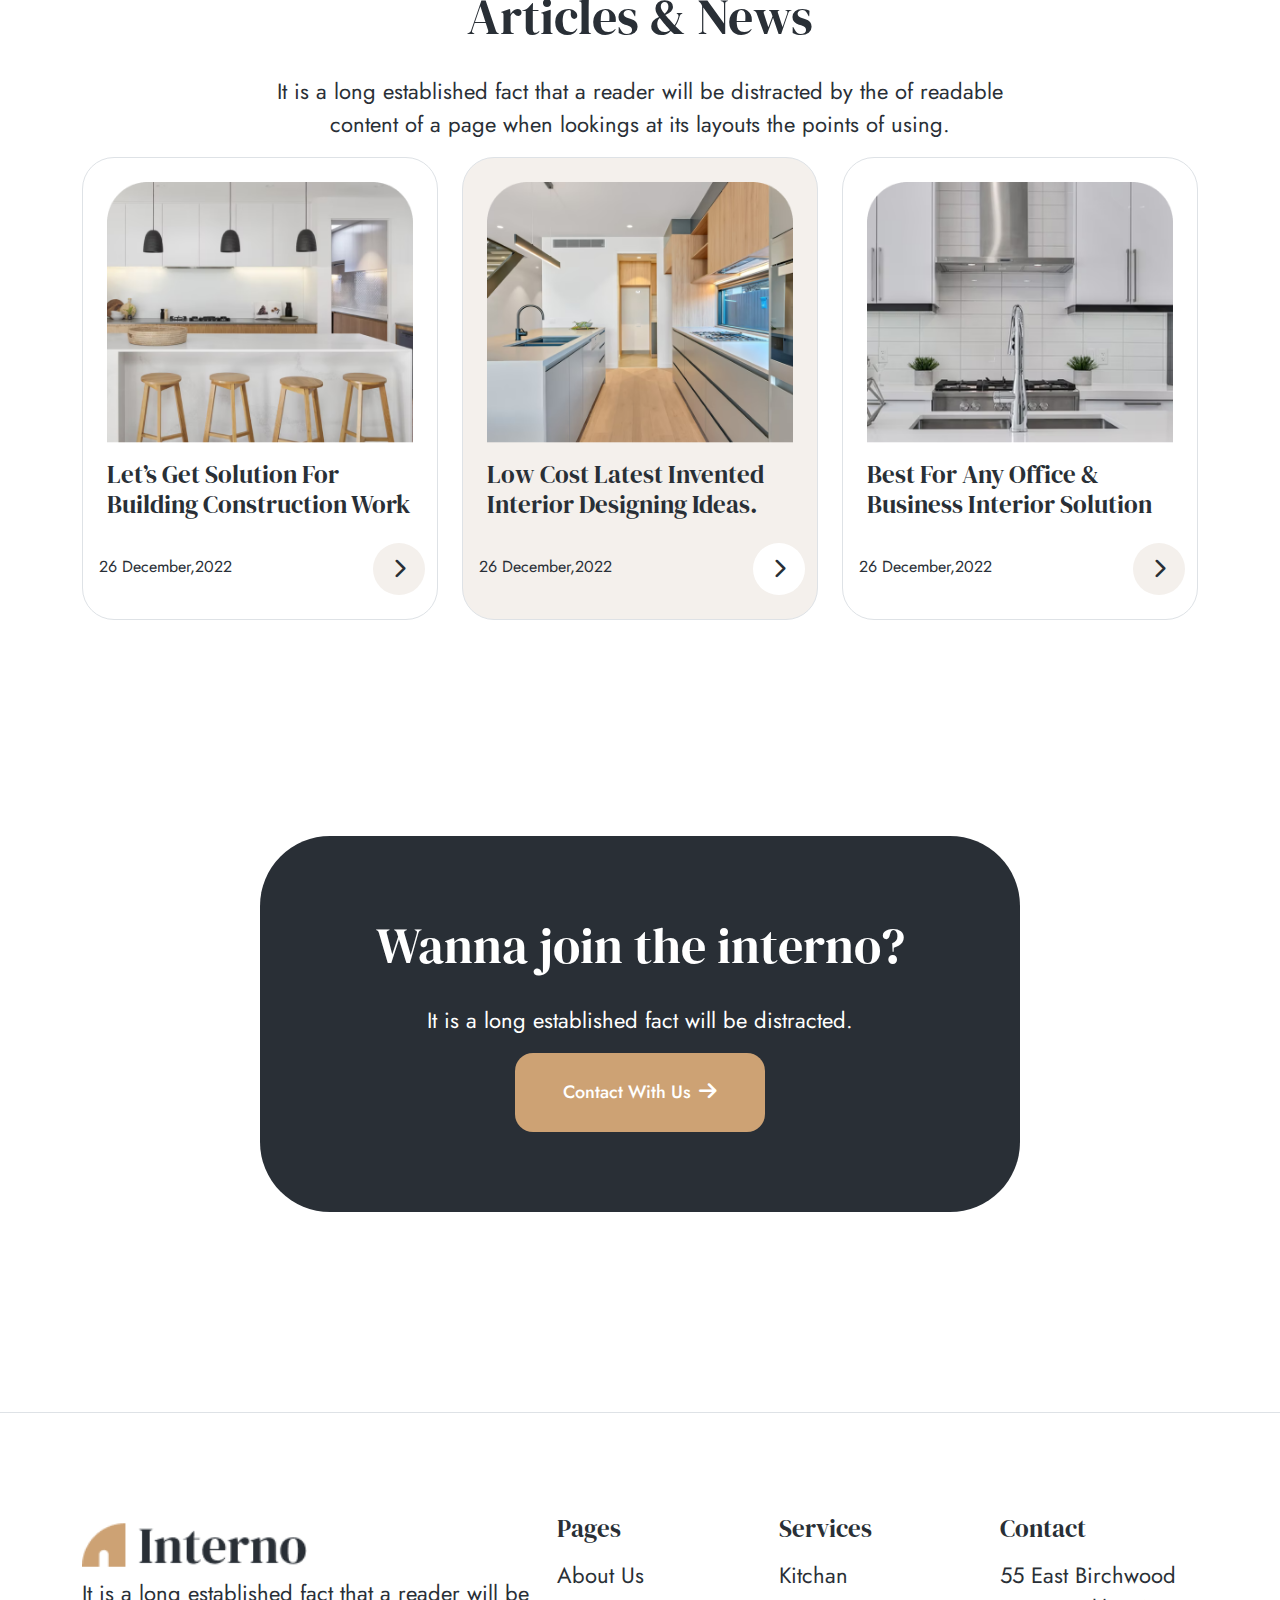
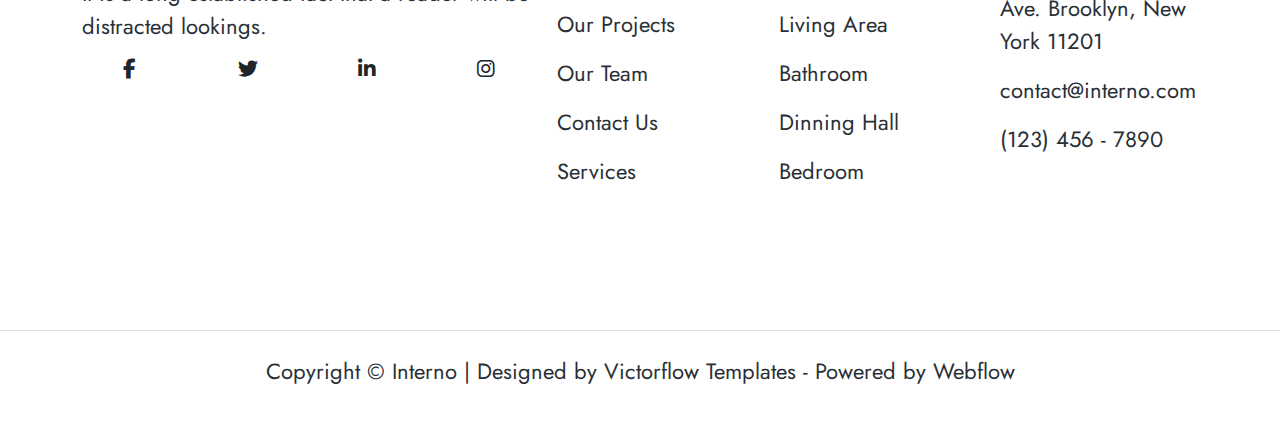
==== commit c4239e90: "fix header" ====
--- a/index.html
+++ b/index.html
@@ -20,9 +20,16 @@
                     <div class="col-4 col-md-2">
                         <a class="navbar-brand" href="index.html"><img src="./assests/img/Logo.png" alt="Logo"></a>
                     </div>
-                    <div class="col-8 col-md-10 d-flex justify-content-end">
+                    <div class="col-4 icon-bars">
+                        <div class="border-search-rps d-flex align-items-center border" id="search-rps">
+                            <input class="search-rps" type="search">
+                            <i class="fa-solid fa-magnifying-glass" onclick="showSearchRps()"></i>
+                        </div>
+                        <i class="fa-solid fa-bars icon-navbars border px-2 py-1 rounded-3"></i>
+                    </div>
+                    <div class="col-8 col-md-10 main-nav">
                         <div class="main-menu">
-                            <ul class="d-flex m-0">
+                            <ul class="item-menu m-0">
                                 <li class="sub-menu"><a href="./index.html">Home</a></li>
                                 <li class="sub-menu">
                                     <a href="#">Pages</a>
@@ -31,25 +38,43 @@
                                             <a href="./pages/about.html">About</a>
                                         </li>
                                         <li>
-                                            <a href="./pages/team.html">Team</a>
+                                            <a class="rounded-bottom-4" href="./pages/team.html">Team</a>
                                         </li>
                                     </ul>
                                 </li>
                                 <li class="sub-menu">
                                     <a href="./pages/services.html">Services</a>
+                                    <ul class="drop-item rounded-bottom-4">
+                                        <li>
+                                            <a class="rounded-bottom-4" href="./pages/service_single.html">Service Single</a>
+                                        </li>
+                                    </ul>
                                 </li>
                                 <li class="sub-menu">
                                     <a href="./pages/project.html">Project</a>
+                                    <ul class="drop-item rounded-bottom-4">
+                                        <li>
+                                            <a class="rounded-bottom-4" href="./pages/pricing.html">Pricing</a>
+                                        </li>
+                                    </ul>
                                 </li>
                                 <li class="sub-menu">
                                     <a href="./pages/blog.html">Blog</a>
                                 </li>
                                 <li class="sub-menu">
                                     <a href="./pages/contact.html">Contact</a>
-                                </li>
-                                <div class="border-search d-flex align-items-center border rounded-5" onclick="showSearch()" id="search">
+                                    <ul class="drop-item rounded-bottom-4">
+                                        <li>
+                                            <a href="./pages/faq.html">Faq's</a>
+                                        </li>
+                                        <li>
+                                            <a class="rounded-bottom-4" href="./pages/changelog.html">Changelog</a>
+                                        </li>
+                                    </ul>
+                                </li>
+                                <div class="border-search d-flex align-items-center border" id="search">
                                     <input class="search" type="search">
-                                    <i class="fa-solid fa-magnifying-glass"></i>
+                                    <i class="fa-solid fa-magnifying-glass" onclick="showSearch()"></i>
                                 </div>
                             </ul>
                         </div>
--- a/assests/css/stylesguide.css
+++ b/assests/css/stylesguide.css
@@ -146,11 +146,6 @@
 }
 label {
     color: #CDA274;
-}
-.search {
-    outline: none;
-    border: none;
-    background-color: #F4F0EC;
 }
 
 
@@ -202,57 +197,6 @@
     object-fit: center;
 }
 
-
-/* style header */
-li {
-    list-style: none;
-}
-a {
-    text-decoration: none;
-}
-.sub-menu {
-    padding: 8px 28px;
-}
-.sub-menu ul li a{
-    display: block;
-    box-sizing: border-box;
-    padding: 8px 28px;    
-    width: 100%;
-}
-.sub-menu {
-    position: relative;
-}
-.drop-item {
-    display: none;
-}
-.sub-menu:hover .drop-item {
-    width: 100%;
-    display: block;
-    position: absolute;
-    top: 100%;
-    left: 0;
-    background-color: white;
-
-}
-.sub-menu:hover,
-.drop-item li:hover>a {
-    text-decoration: underline;
-}
-.sub-menu:hover>a{
-    color: rgb(0, 0, 0);
-}
-.search {
-    outline: none;
-    border-radius: 6px;
-    background-color: white;
-    display: none;
-}
-.active-search .search{
-    display: block;
-}
-.border-search {
-    padding: 6px;
-}
 
 /* style footer */
 .content-footer {
--- a/assests/css/responsive.css
+++ b/assests/css/responsive.css
@@ -1,27 +1,79 @@
 /* max-width 430px */
 @media (max-width:767px) {
     /* style header */
-    .header {
+    .icon-bars {
+        display: inline-flex;
+        justify-content: end;
+    }
+    .icon-navbars {
+        font-size: 26px;
+    }
+    li {
+        list-style: none;
+    }
+    a {
+        text-decoration: none;
+    }
+    .main-menu {
+        position: absolute;
+        top: 100%;
+        left: 0;
+        width: 100%;
+        height: 500px;
+        background-color: #ffffff;
+    }
+    .item-menu {
+        text-align: center;
+        display: flex;
+        flex-direction: column;
+    }
+    .sub-menu {
+        padding: 8px 18px;
+    }
+    .sub-menu ul li a{
+        text-align: center;
+        display: block;
+        box-sizing: border-box;
+        padding: 8px 0;
+    }
+    .sub-menu {
         position: relative;
     }
-    .main-menu {
-        text-align: center;
+    .drop-item {
+        display: none;
+    }
+    .sub-menu:hover .drop-item {
         width: 100%;
+        display: block;
+        position: absolute;
+        top: 100%;
+        left: 0;
         background-color: white;
-        position: absolute;
-        top: 85%;
-        right: 0%;
-    }
-    .header {
+    
+    }
+    .sub-menu:hover,
+    .drop-item li:hover>a {
+        color: #ffffff;
+        background-color: #292F36;
+    }
+    .sub-menu:hover>a{
+        color: rgb(255, 255, 255);
+    }
+    .search-rps {
+        font-size: 16px;
+        width: 140px;
+        border: none;
+        outline: none;
         background-color: white;
-        position: sticky;
-        top: 0;
-    }
-    .sub-menu {
-        list-style: none;
-        padding: 0;
-        margin: 0;
-        display: none;
+        display: none;
+    }
+    .active-search .search-rps{
+        display: block;
+    }
+    .border-search-rps {
+        border-radius: 26px;
+        padding: 0px 11px;
+        margin-right: 12px;
     }
 
 
@@ -163,11 +215,7 @@
     label {
         color: #CDA274;
     }
-    .search {
-        outline: none;
-        border: none;
-        background-color: #F4F0EC;
-    }
+
 
     /* style banner */
     .banner {
@@ -243,16 +291,68 @@
 /* max-width 1200px */
 @media (max-width:1199px) and (min-width:768px) {
     /* style header */
-    .header {
+    .icon-bars {
+        display: none;
+    }
+    li {
+        list-style: none;
+    }
+    a {
+        text-decoration: none;
+    }
+    .main-nav {
+        display: flex;
+        justify-content: end;
+    }
+    .item-menu {
+        display: flex;
+    }
+    .sub-menu {
+        padding: 8px 18px;
+    }
+    .sub-menu ul li a{
+        text-align: center;
+        display: block;
+        box-sizing: border-box;
+        padding: 8px 0;
+    }
+    .sub-menu {
+        position: relative;
+    }
+    .drop-item {
+        display: none;
+    }
+    .sub-menu:hover .drop-item {
+        width: 100%;
+        display: block;
+        position: absolute;
+        top: 100%;
+        left: 0;
         background-color: white;
-        position: sticky;
-        top: 0;
-    }
-    .sub-menu {
-        list-style: none;
-        padding: 0;
-        margin: 0;
-        display: none;
+    
+    }
+    .sub-menu:hover,
+    .drop-item li:hover>a {
+        color: #ffffff;
+        background-color: #292F36;
+    }
+    .sub-menu:hover>a{
+        color: rgb(255, 255, 255);
+    }
+    .search {
+        font-size: 16px;
+        width: 140px;
+        border: none;
+        outline: none;
+        background-color: white;
+        display: none;
+    }
+    .active-search .search{
+        display: block;
+    }
+    .border-search {
+        border-radius: 26px;
+        padding: 0px 14px;
     }
 
 
@@ -365,11 +465,6 @@
     }
     label {
         color: #CDA274;
-    }
-    .search {
-        outline: none;
-        border: none;
-        background-color: #F4F0EC;
     }
 
     /* style banner */
@@ -424,20 +519,30 @@
 
 @media (max-width:2560px) and (min-width:1200px) {
     /* style header */
+    .icon-bars {
+        display: none;
+    }
     li {
         list-style: none;
     }
     a {
         text-decoration: none;
     }
+    .main-nav {
+        display: flex;
+        justify-content: end;
+    }
+    .item-menu {
+        display: flex;
+    }
     .sub-menu {
-        padding: 8px 28px;
+        padding: 8px 42px;
     }
     .sub-menu ul li a{
+        text-align: center;
         display: block;
         box-sizing: border-box;
-        padding: 8px 28px;    
-        width: 100%;
+        padding: 8px 0;    
     }
     .sub-menu {
         position: relative;
@@ -456,14 +561,17 @@
     }
     .sub-menu:hover,
     .drop-item li:hover>a {
-        text-decoration: underline;
+        color: #ffffff;
+        background-color: #292F36;
     }
     .sub-menu:hover>a{
-        color: rgb(0, 0, 0);
+        color: rgb(255, 255, 255);
     }
     .search {
+        font-size: 16px;
+        width: 160px;
+        border: none;
         outline: none;
-        border-radius: 6px;
         background-color: white;
         display: none;
     }
@@ -471,6 +579,8 @@
         display: block;
     }
     .border-search {
+        
+        border-radius: 26px;
         padding: 0px 12px;
     }
 }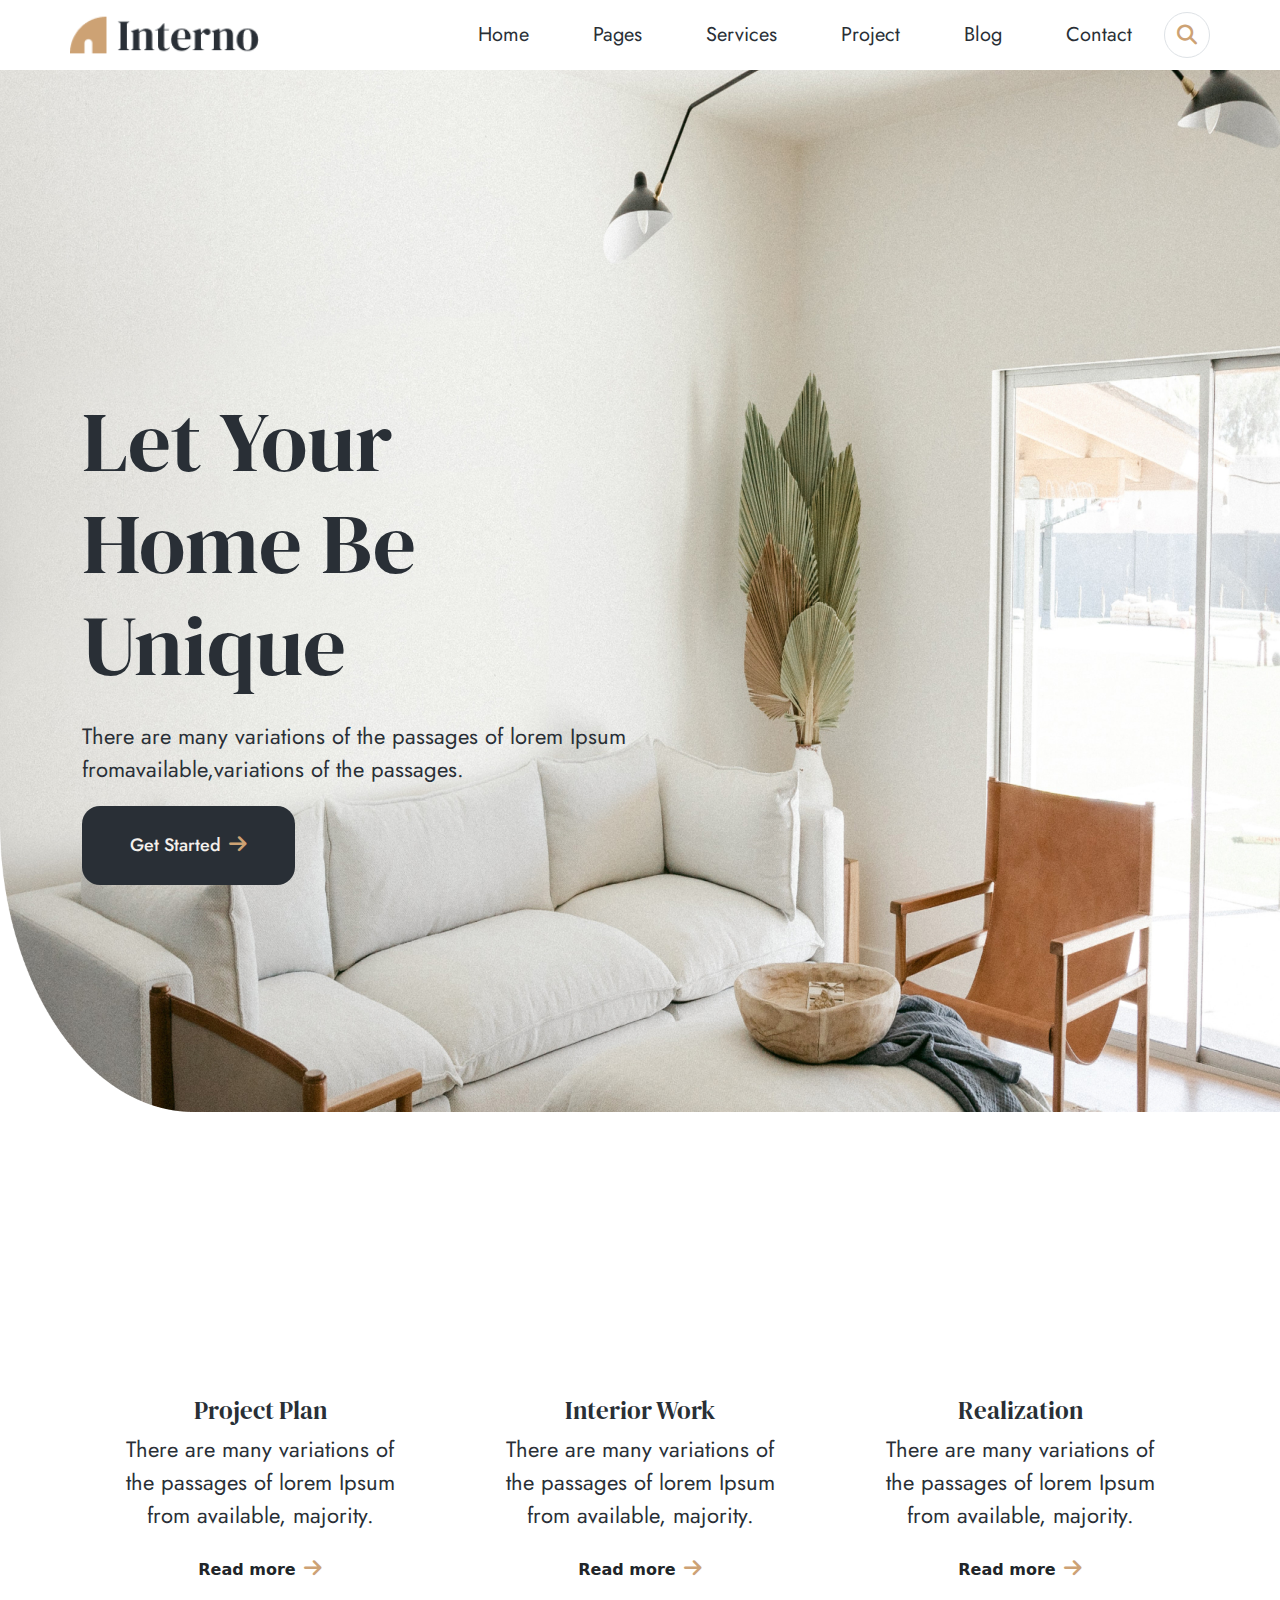
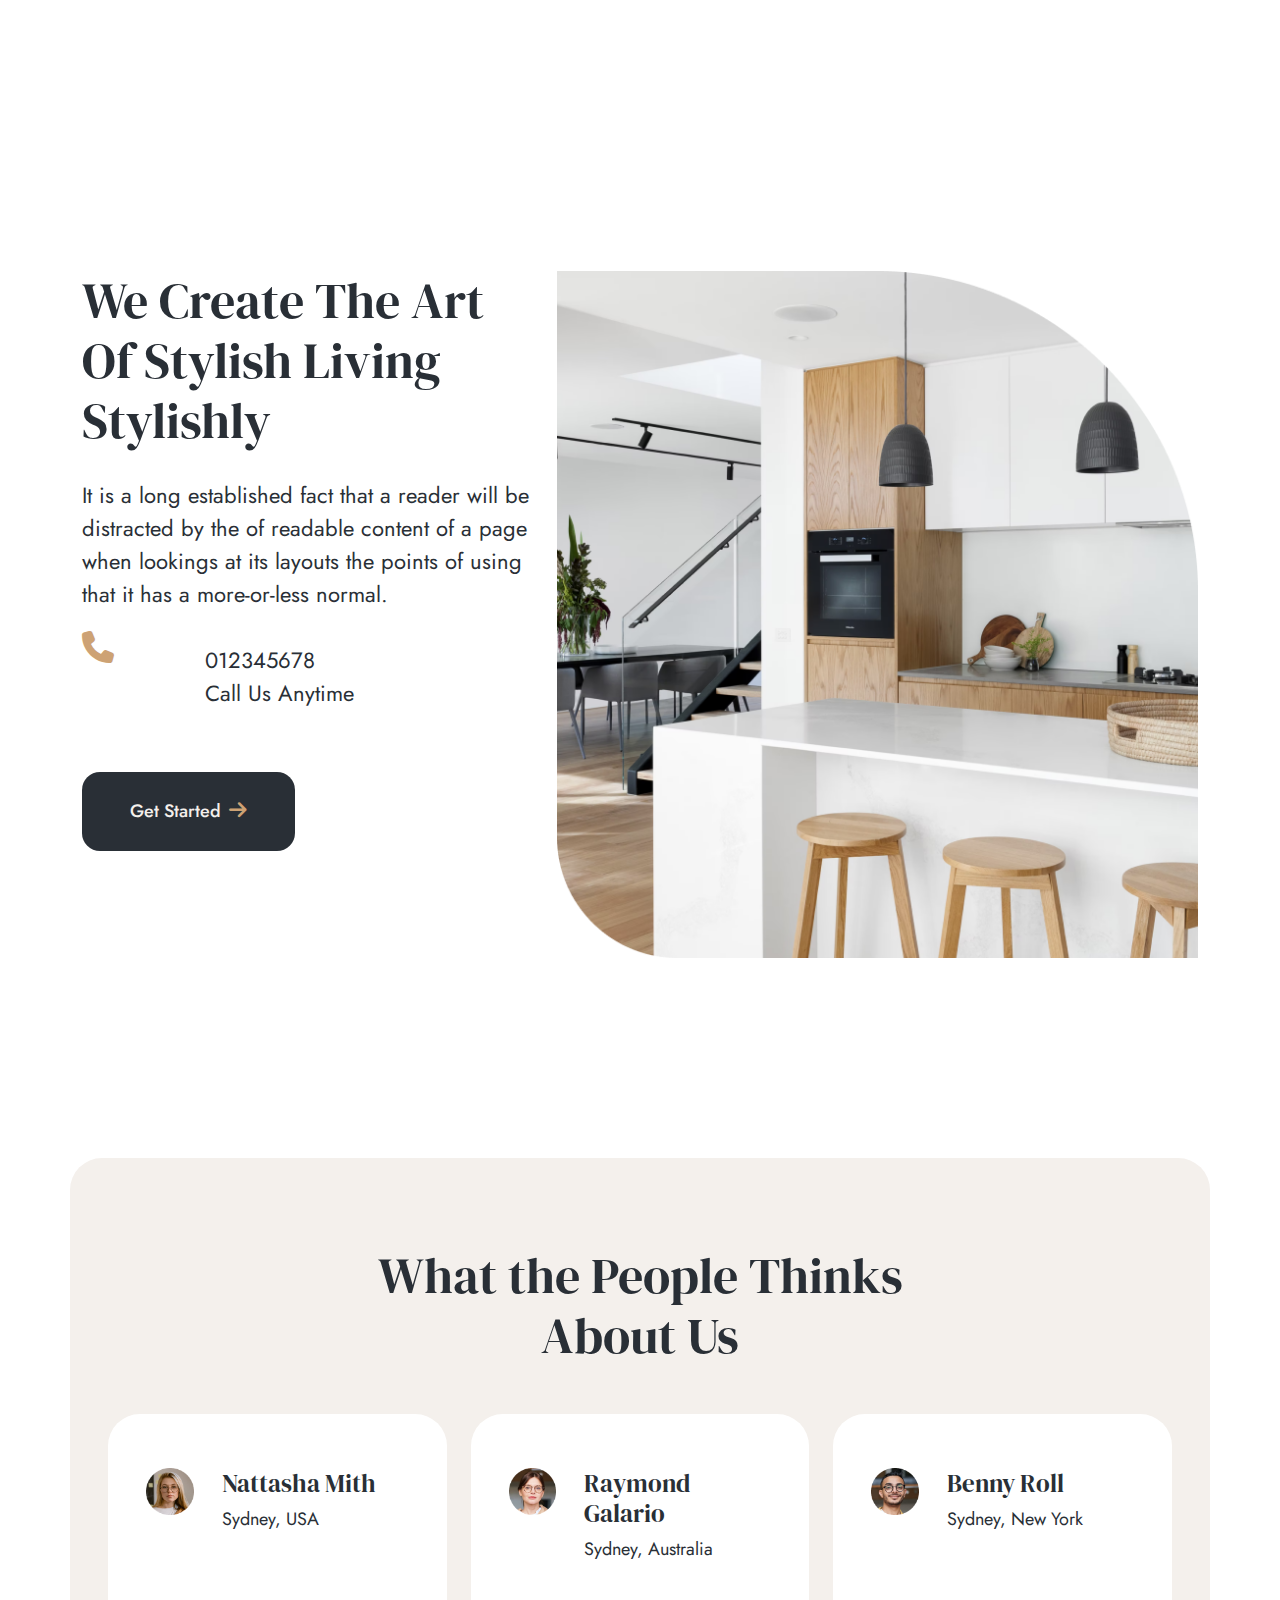
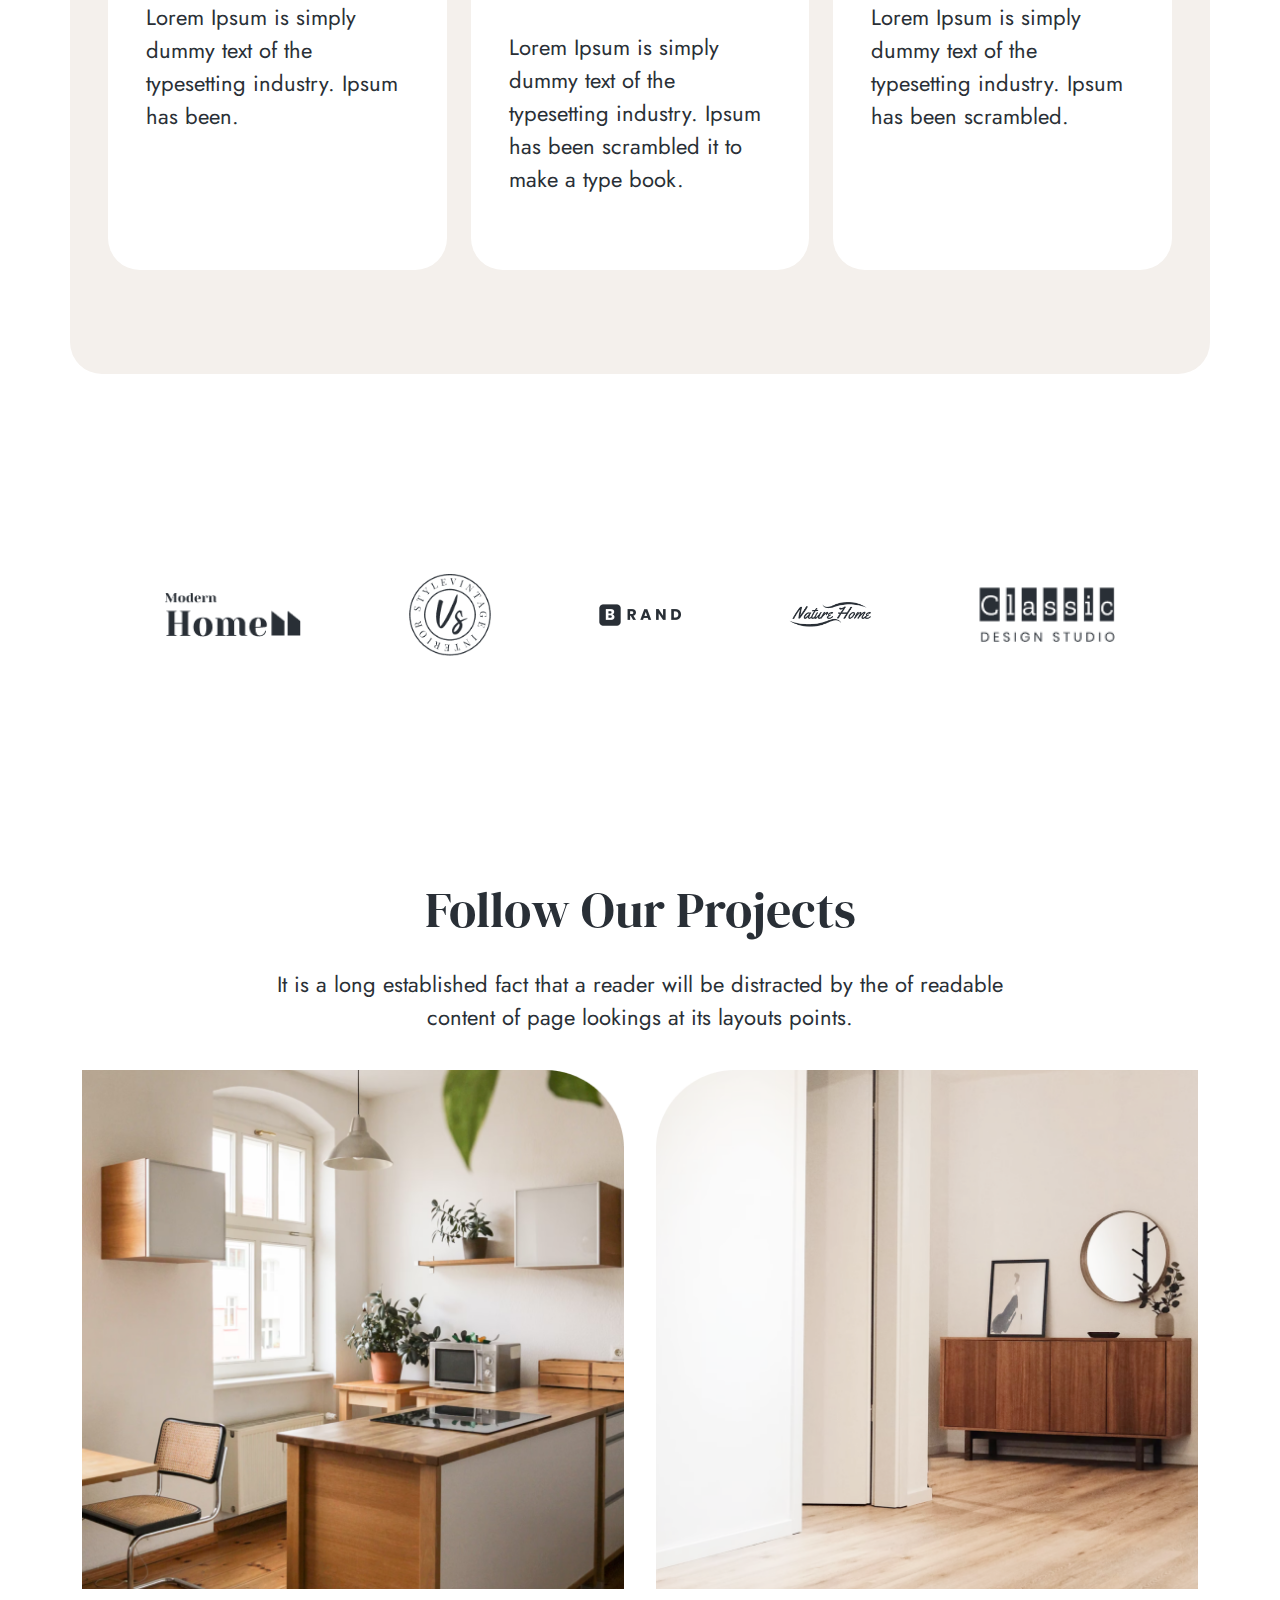
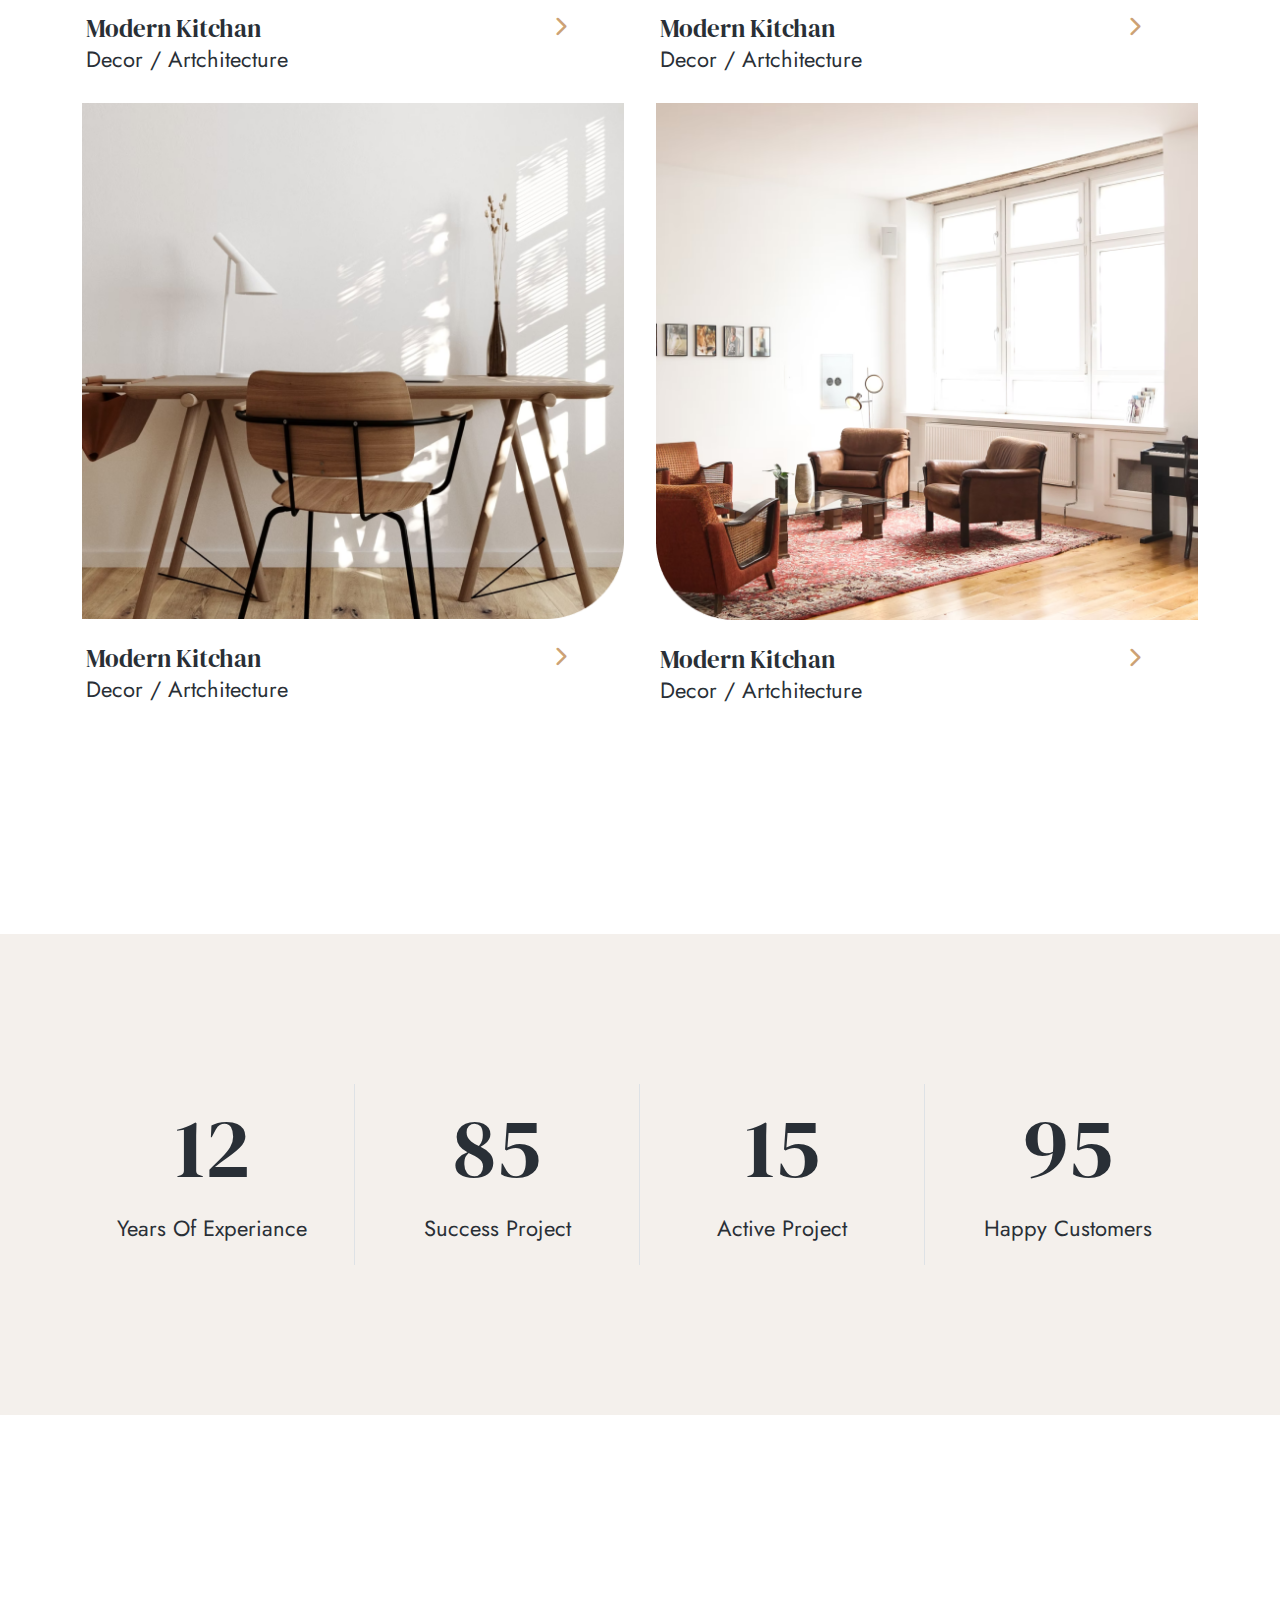
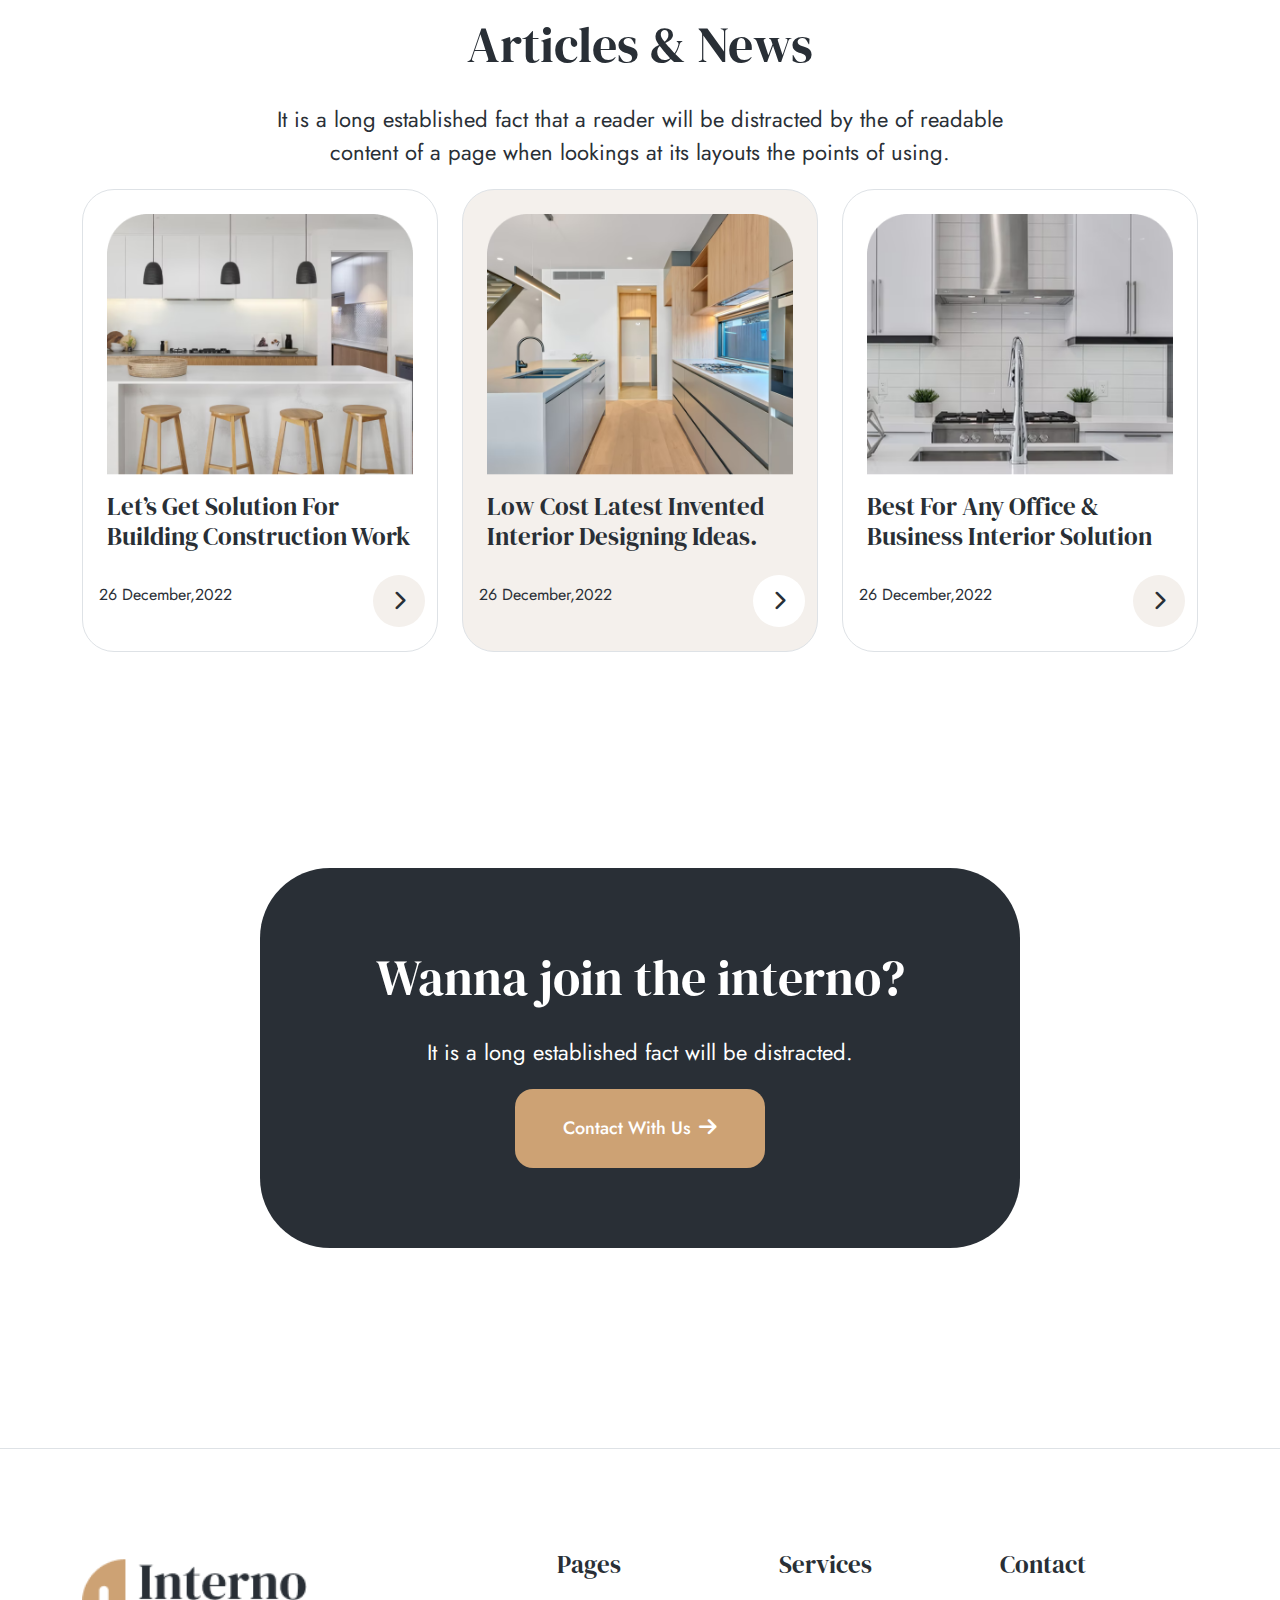
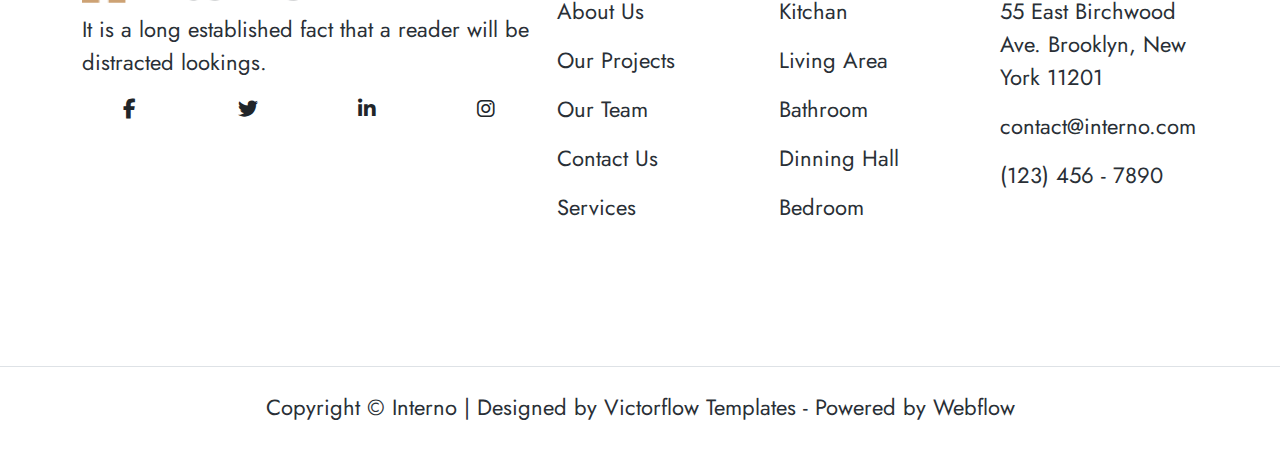
==== commit 4e5795bb: "responsive" ====
--- a/index.html
+++ b/index.html
@@ -25,7 +25,7 @@
                             <input class="search-rps" type="search">
                             <i class="fa-solid fa-magnifying-glass" onclick="showSearchRps()"></i>
                         </div>
-                        <i class="fa-solid fa-bars icon-navbars border px-2 py-1 rounded-3"></i>
+                        <i class="fa-solid fa-bars icon-navbars border px-2 py-1 rounded-3" onclick="showNav()"></i>
                     </div>
                     <div class="col-8 col-md-10 main-nav">
                         <div class="main-menu">
@@ -35,28 +35,37 @@
                                     <a href="#">Pages</a>
                                     <ul class="drop-item rounded-bottom-4">
                                         <li>
-                                            <a href="./pages/about.html">About</a>
+                                            <a class="fs-6" href="./pages/about.html">About</a>
                                         </li>
                                         <li>
-                                            <a class="rounded-bottom-4" href="./pages/team.html">Team</a>
+                                            <a class="fs-6 rounded-bottom-4" href="./pages/team.html">Team</a>
                                         </li>
                                     </ul>
+                                    <div class="icon-caret">
+                                        <i class="fa-solid fa-caret-down"></i>
+                                    </div>
                                 </li>
                                 <li class="sub-menu">
                                     <a href="./pages/services.html">Services</a>
                                     <ul class="drop-item rounded-bottom-4">
                                         <li>
-                                            <a class="rounded-bottom-4" href="./pages/service_single.html">Service Single</a>
+                                            <a class="fs-6 rounded-bottom-4" href="./pages/service_single.html">Service Single</a>
                                         </li>
                                     </ul>
+                                    <div class="icon-caret">
+                                        <i class="fa-solid fa-caret-down"></i>
+                                    </div>
                                 </li>
                                 <li class="sub-menu">
                                     <a href="./pages/project.html">Project</a>
                                     <ul class="drop-item rounded-bottom-4">
                                         <li>
-                                            <a class="rounded-bottom-4" href="./pages/pricing.html">Pricing</a>
+                                            <a class="fs-6 rounded-bottom-4" href="./pages/pricing.html">Pricing</a>
                                         </li>
                                     </ul>
+                                    <div class="icon-caret">
+                                        <i class="fa-solid fa-caret-down"></i>
+                                    </div>
                                 </li>
                                 <li class="sub-menu">
                                     <a href="./pages/blog.html">Blog</a>
@@ -65,14 +74,17 @@
                                     <a href="./pages/contact.html">Contact</a>
                                     <ul class="drop-item rounded-bottom-4">
                                         <li>
-                                            <a href="./pages/faq.html">Faq's</a>
+                                            <a class="fs-6" href="./pages/faq.html">Faq's</a>
                                         </li>
                                         <li>
-                                            <a class="rounded-bottom-4" href="./pages/changelog.html">Changelog</a>
+                                            <a class="fs-6 rounded-bottom-4" href="./pages/changelog.html">Changelog</a>
                                         </li>
                                     </ul>
-                                </li>
-                                <div class="border-search d-flex align-items-center border" id="search">
+                                    <div class="icon-caret">
+                                        <i class="fa-solid fa-caret-down"></i>
+                                    </div>
+                                </li>
+                                <div class="border-search border" id="search">
                                     <input class="search" type="search">
                                     <i class="fa-solid fa-magnifying-glass" onclick="showSearch()"></i>
                                 </div>
--- a/assests/css/stylesguide.css
+++ b/assests/css/stylesguide.css
@@ -6,10 +6,11 @@
     font-weight: 400;
 }
 
-.header .nav-link {
-    font-size: 20px;
-}
-
+.header {
+    position: sticky;
+    top: 0;
+    background-color: white;
+}
 
 /* style Guide Color */
 .color-primary-text1 {
@@ -76,6 +77,7 @@
 p {
     font-size: 22px;
     color: #292F36;
+    margin-bottom: 20px;
 }
 .medium-paragraph {
     font-family: "Jost", sans-serif;
@@ -95,6 +97,12 @@
     font-size: 20px;
     text-decoration: none;
     color: #292F36;
+}
+.header .nav-link {
+    font-size: 20px;
+}
+.header .nav-link {
+    font-size: 20px;
 }
 
 
@@ -150,6 +158,12 @@
 
 
 /* style banner */
+.banner {
+    background-image: url('../img/banner.png');
+    background-repeat: round;
+    height: 1042px;
+    padding: 320px 0px 0px 0px;
+}
 .text-banner-pages {
     padding: 42px 0;
     width: 500px;
@@ -196,6 +210,15 @@
     object-position: center;
     object-fit: center;
 }
+.client-logo {
+    padding: 0 54px;
+}
+.client-logo:first-of-type {
+    padding-left: 0;
+}
+.client-logo:last-of-type {
+    padding-right: 0;
+}
 
 
 /* style footer */
@@ -209,12 +232,7 @@
 
 
 /* style Home */
-.banner {
-    background-image: url('../img/banner.png');
-    background-repeat: round;
-    height: 1042px;
-    padding: 320px 0px 0px 0px;
-}
+
 
 .content {
     margin-bottom: 200px;
@@ -223,7 +241,18 @@
     padding: 83px 48px;
     border-radius: 30px;
 }
-.icon-phone,
+
+.qustion {
+   padding-left: 48px; 
+}
+.parameter {
+    
+    padding-right: 24px;
+}
+
+
+style icon
+/* .icon-phone, */
 .icon-arrow,
 .icon-arrow-blog {
     display: flex;
@@ -246,6 +275,8 @@
     width: 52px;
     height: 52px;
 }
+
+
 .number,
 .text-phone {
     margin: 0px;
@@ -266,12 +297,18 @@
     display: flex;
     align-items: end;
 }
-.client-logo {
-    padding: 0 54px;
-}
-.client-logo:first-of-type {
-    padding-left: 0;
-}
-.client-logo:last-of-type {
-    padding-right: 0;
+
+
+.infomation {
+    position: relative;
+}
+.infomation-text {
+    display: none;
+}
+.infomation:hover .infomation-text {
+    display: block;
+    width: 100%;
+    position: absolute;
+    top: 0;
+    left: 0;
 }--- a/assests/css/responsive.css
+++ b/assests/css/responsive.css
@@ -14,12 +14,14 @@
     a {
         text-decoration: none;
     }
+    .main-nav {
+        width: 100%;
+    }
     .main-menu {
-        position: absolute;
         top: 100%;
         left: 0;
         width: 100%;
-        height: 500px;
+        height: calc(100vh - 64px);
         background-color: #ffffff;
     }
     .item-menu {
@@ -28,7 +30,9 @@
         flex-direction: column;
     }
     .sub-menu {
+        position: relative;
         padding: 8px 18px;
+        border-bottom: 1px solid #F4F0EC;
     }
     .sub-menu ul li a{
         text-align: center;
@@ -42,25 +46,11 @@
     .drop-item {
         display: none;
     }
-    .sub-menu:hover .drop-item {
-        width: 100%;
-        display: block;
-        position: absolute;
-        top: 100%;
-        left: 0;
-        background-color: white;
-    
-    }
-    .sub-menu:hover,
-    .drop-item li:hover>a {
-        color: #ffffff;
-        background-color: #292F36;
-    }
-    .sub-menu:hover>a{
-        color: rgb(255, 255, 255);
+    .border-search {
+        display: none;
     }
     .search-rps {
-        font-size: 16px;
+        font-size: 12px;
         width: 140px;
         border: none;
         outline: none;
@@ -75,6 +65,23 @@
         padding: 0px 11px;
         margin-right: 12px;
     }
+    .main-menu {
+        display: none;
+    }
+    .active-search.main-menu{
+        display: block;
+    }
+    .drop-item {
+        background: #fdf9f5;
+    }
+    .active-search.drop-item{
+        display: block;
+    }
+    .icon-caret {
+        position: absolute;
+        top: 10px;
+        left: 80%;
+    }
 
 
 
@@ -110,11 +117,11 @@
         margin-bottom: 18px;
     }
     h1 {  
-        font-size: 25px;
+        font-size: 24px;
         margin-bottom: 14px;
     }
     h2 {
-        font-size: 22px;
+        font-size: 20px;
         margin-bottom: 10px;
     }
     h3 {
@@ -178,6 +185,10 @@
     .quotes {
         padding: 48px 0px;
         border-radius: 32px;
+    }
+    .content-block,
+    .text-quotes {
+        padding: 0;
     }
 
     /* style Guide Button */
@@ -225,6 +236,10 @@
         padding: 52px 0px 0px 0px;
         text-align: center;
     }
+    .banner-page {
+        height: unset;
+        padding-top: 100px;
+    }
     .text-banner-pages {
         padding: 42px 0;
         width: 500px;
@@ -232,9 +247,26 @@
         border-top-right-radius: 40px;
     }
     
+
+    /* style margin padding guide */
     .content {
         margin-bottom: 38px;
     }
+    .testimonial {
+        background-color: #F4F0EC;
+        padding: 0px 38px;
+    }
+    .testimonial-item {
+        height: 100%;
+        padding: 54px 38px;
+    }
+    .qustion {
+        padding-left: 0px; 
+     }
+     .parameter {
+         
+         padding-right: 0px;
+     }
 
 
     /* style home */
@@ -260,14 +292,7 @@
     .text-phone {
         margin: 0px;
     }
-    .testimonial {
-        background-color: #F4F0EC;
-        padding: 48px 38px;
-    }
-    .testimonial-item {
-        height: 100%;
-        padding: 54px 38px;
-    }
+
     .counter {
         padding-top: 48px;
         padding-bottom: 48px;
@@ -285,12 +310,23 @@
     .client-logo:last-of-type {
         padding-right: 54px;
     }
+
+    /* style About */
+    .item-block {
+        display: block;
+    }
+    .item-none {
+        display: none;
+    }
 }
 
 
 /* max-width 1200px */
 @media (max-width:1199px) and (min-width:768px) {
     /* style header */
+    .icon-caret {
+        display: none;
+    }
     .icon-bars {
         display: none;
     }
@@ -341,7 +377,7 @@
     }
     .search {
         font-size: 16px;
-        width: 140px;
+        width: 120px;
         border: none;
         outline: none;
         background-color: white;
@@ -352,7 +388,9 @@
     }
     .border-search {
         border-radius: 26px;
-        padding: 0px 14px;
+        padding: 0px 12px;
+        display: flex;
+        align-items: center;
     }
 
 
@@ -416,6 +454,7 @@
         font-family: "Jost", sans-serif;
     }
     a {
+        font-size: 14px;
         text-decoration: none;
         color: #292F36;
     }
@@ -435,6 +474,10 @@
     .quotes {
         padding: 68px 0px;
         border-radius: 70px;
+    }
+    .content-block,
+    .text-quotes {
+        padding: 48px;
     }
 
     /* style Guide Button */
@@ -515,10 +558,22 @@
         padding-bottom: 68px;
     }
 
+    
+    /* style About */
+    .item-block {
+        display: none;
+    }
+    .item-none {
+        display: block;
+    }
+
 }
 
 @media (max-width:2560px) and (min-width:1200px) {
     /* style header */
+    .icon-caret {
+        display: none;
+    }
     .icon-bars {
         display: none;
     }
@@ -536,7 +591,7 @@
         display: flex;
     }
     .sub-menu {
-        padding: 8px 42px;
+        padding: 8px 32px;
     }
     .sub-menu ul li a{
         text-align: center;
@@ -573,14 +628,33 @@
         border: none;
         outline: none;
         background-color: white;
-        display: none;
+        transition: 1.5s;
+        display: none;
+        
     }
     .active-search .search{
         display: block;
     }
     .border-search {
-        
         border-radius: 26px;
         padding: 0px 12px;
+        display: flex;
+        align-items: center;
+    }
+
+
+    /* style block */
+    .content-block,
+    .text-quotes {
+        padding: 48px;
+    }
+
+
+    /* style About */
+    .item-block {
+        display: none;
+    }
+    .item-none {
+        display: block;
     }
 }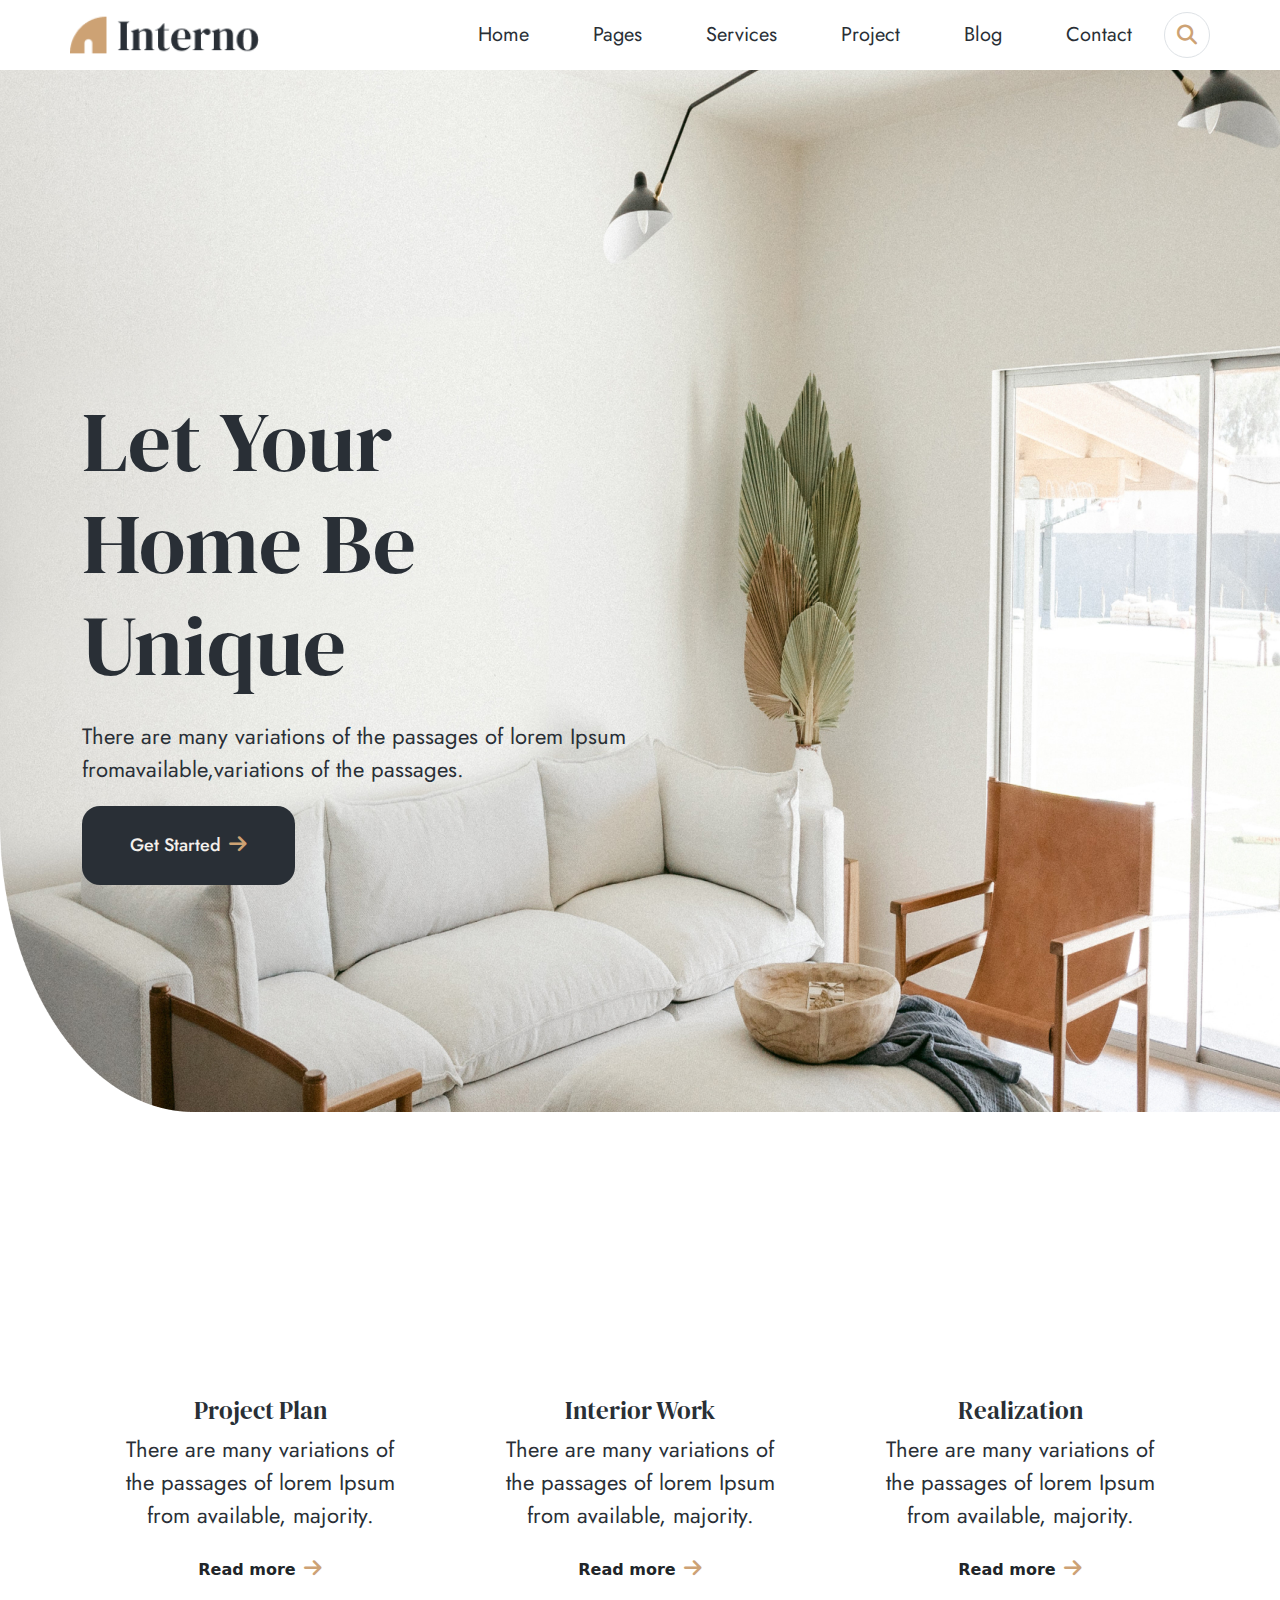
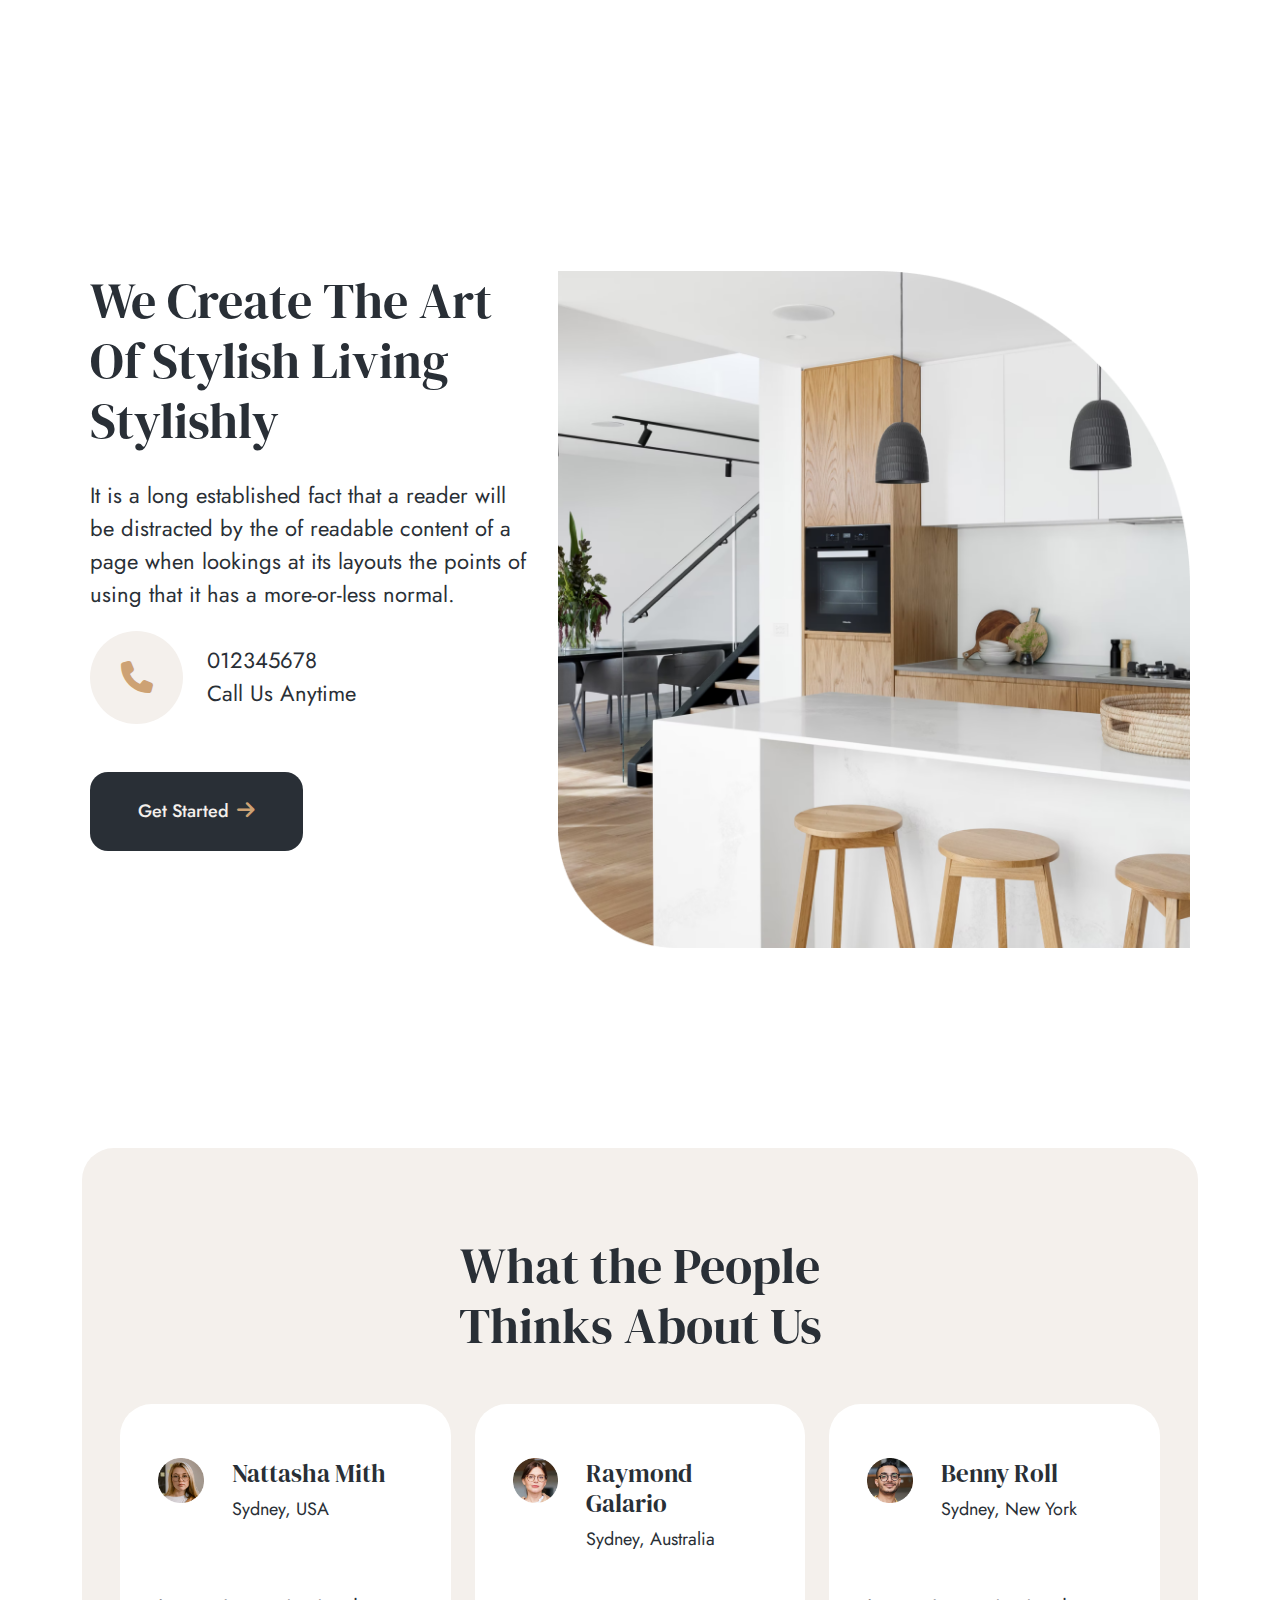
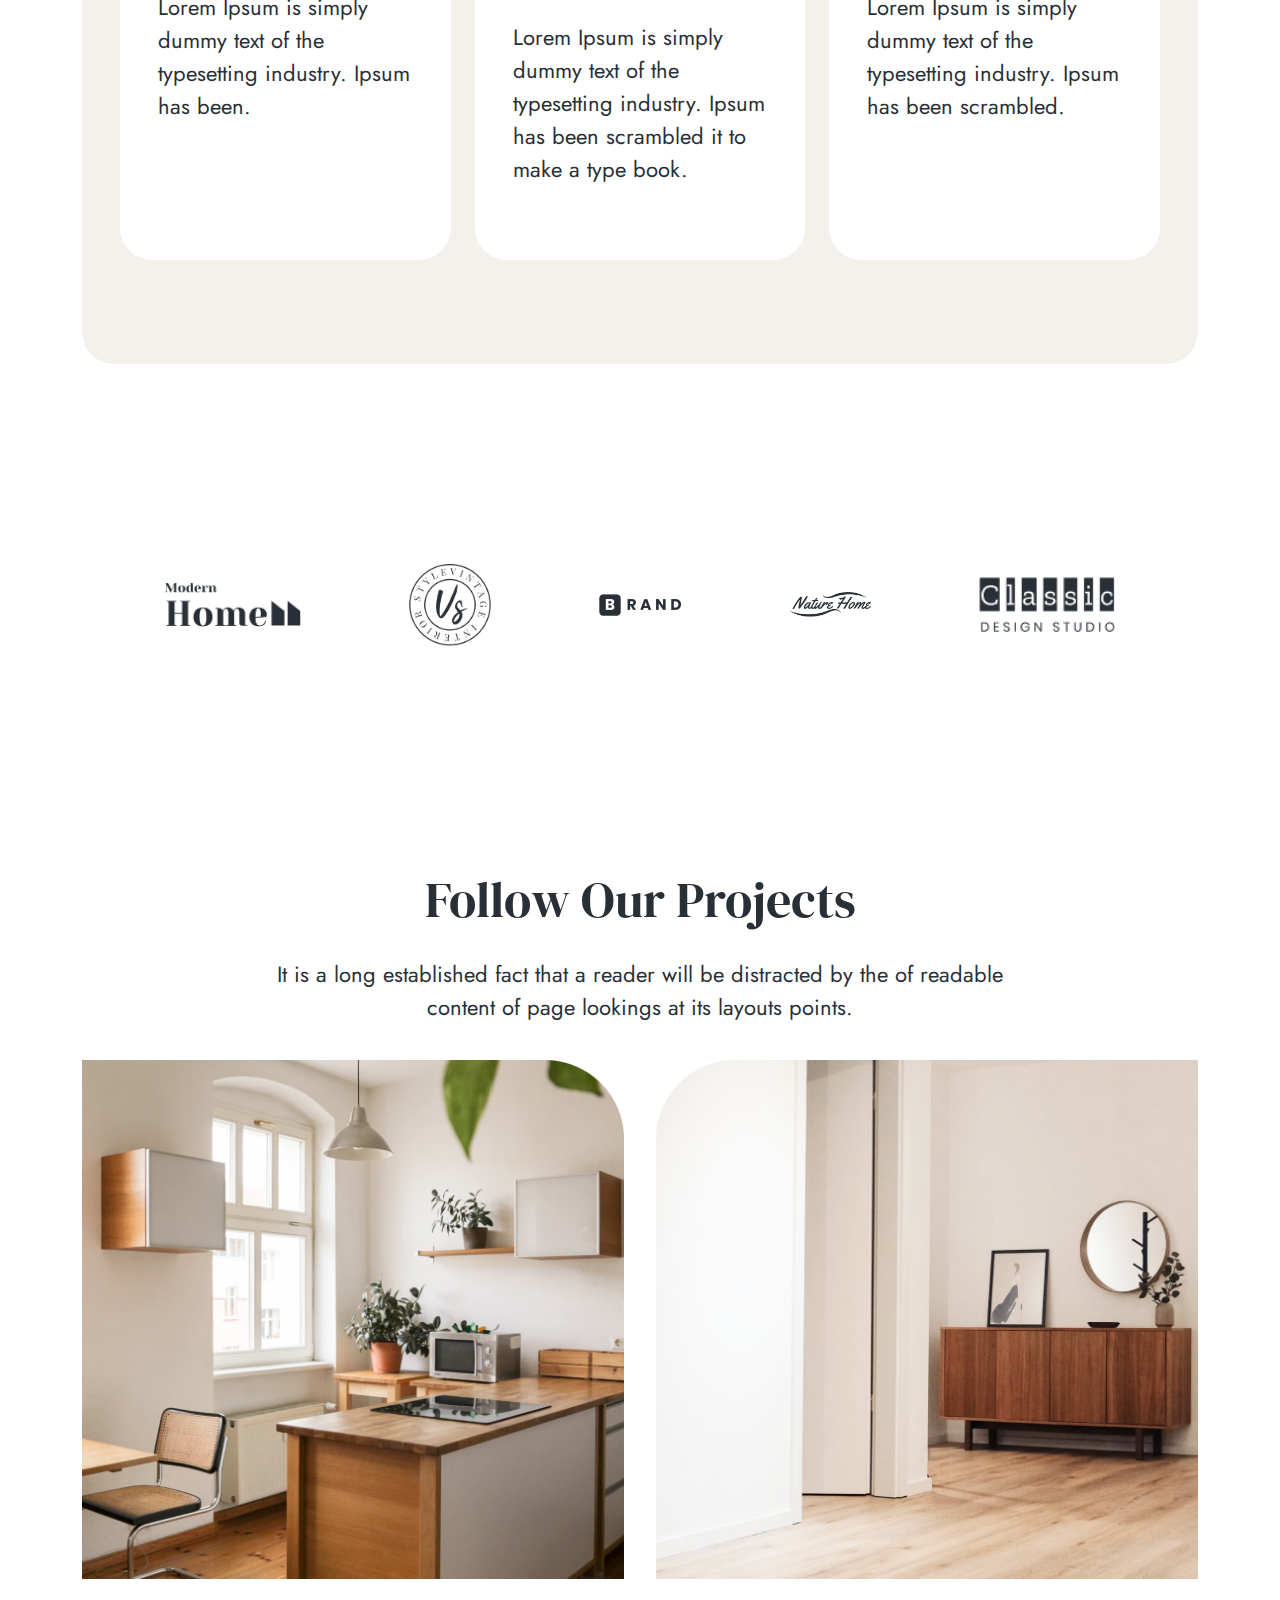
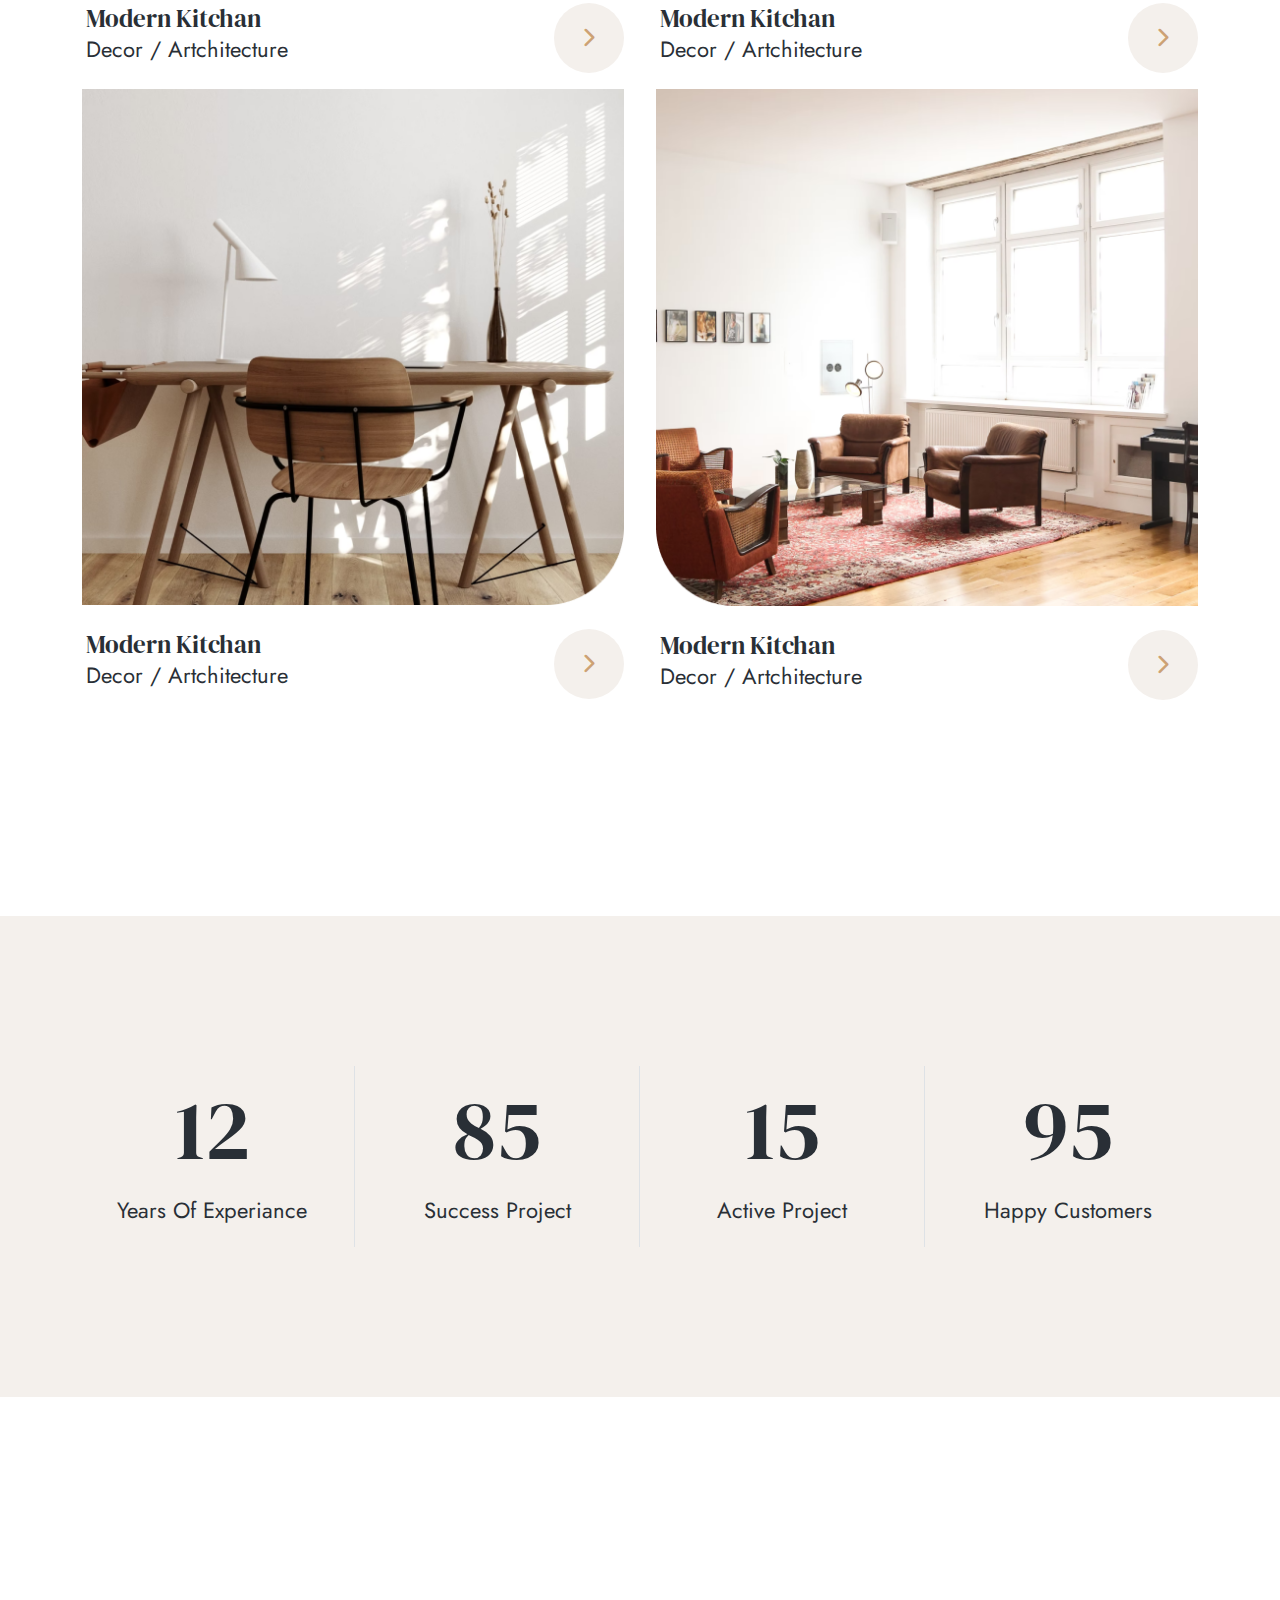
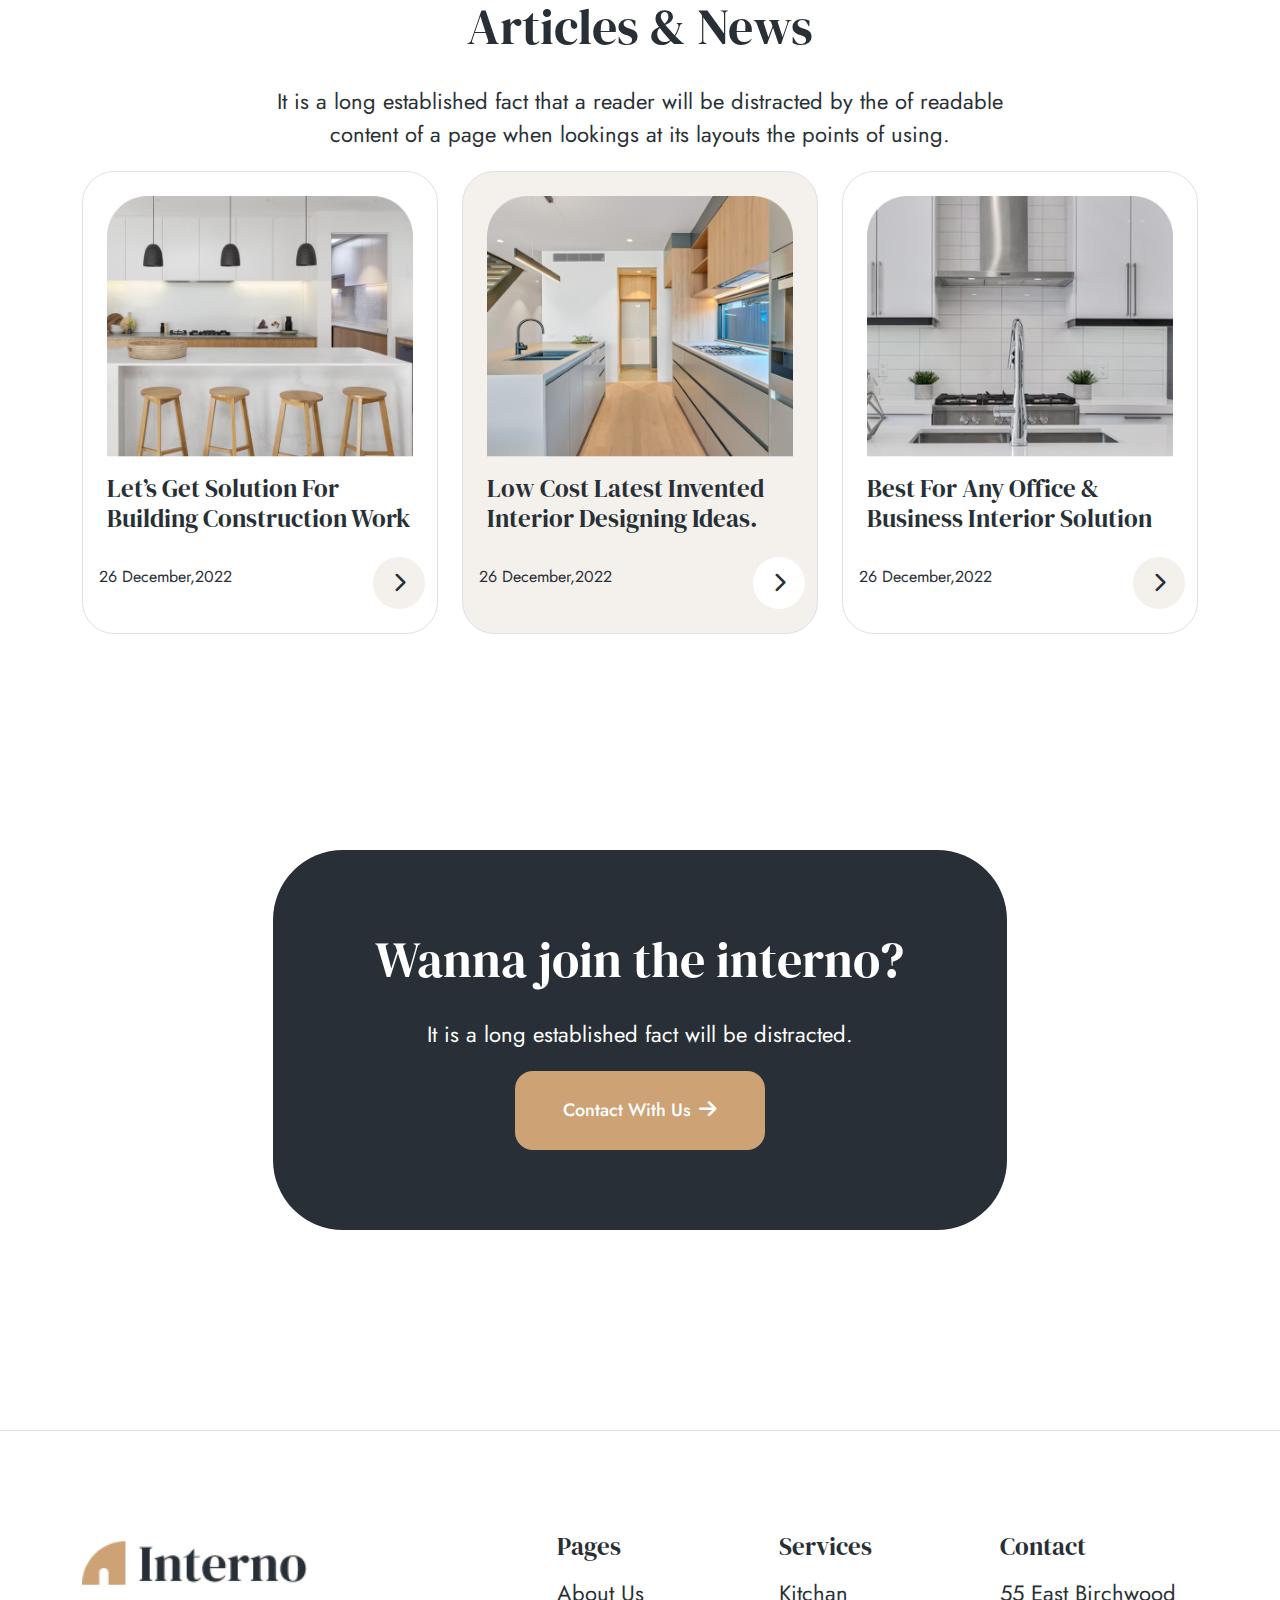
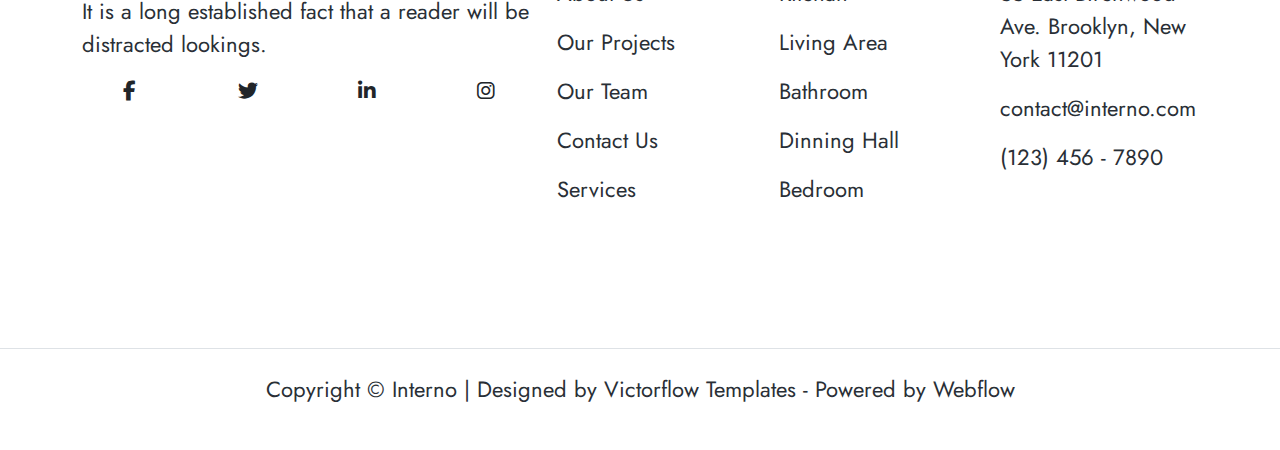
==== commit 10c9d90b: "responsive done" ====
--- a/index.html
+++ b/index.html
@@ -142,7 +142,7 @@
             </div>
         </div>
         <div class="container content">
-            <div class="row">
+            <div class="row px-2">
                 <div class="col-12 col-md-5 col-xl-5">
                     <h1>We Create The Art Of Stylish Living Stylishly</h1>
                     <p>
@@ -151,75 +151,77 @@
                         that it has a more-or-less normal.
                     </p>
                     <div class="row mb-5">
-                        <div class="col-3">
+                        <div class="col-3 col-md-3">
                             <i class="fa-solid fa-phone icon-phone"></i>
                         </div>
-                        <div class="col-5 d-flex align-items-center">
-                            <div class="ms-1">
+                        <div class="col-4 col-md-6 d-flex align-items-center">
+                            <div class="me-2">
                                 <p class="number">012345678</p>
                                 <p class="text-phone">Call Us Anytime</p>
                             </div>
                         </div>
-                        <button class="col-4 btn btn-guide btn-secondary color-primary-btn2 btn-responsive">Get Started<i class="fa-solid fa-arrow-right ms-2"></i></button>
-                    </div>
-                    <button class="btn btn-guide btn-secondary color-primary-btn2 btn-responsive-none">Get Started<i class="fa-solid fa-arrow-right ms-2"></i></button>
+                        <button class="col-4 btn btn-guide btn-secondary color-primary-btn2 item-block">Get Started<i class="fa-solid fa-arrow-right ms-2"></i></button>
+                    </div>
+                    <button class="btn btn-guide btn-secondary color-primary-btn2 item-none">Get Started<i class="fa-solid fa-arrow-right ms-2"></i></button>
                 </div>
                 <div class="col-7 text-end my-auto">
                     <img class="stylish_img" src="./assests/img/Image_item1.png" alt="">
                 </div>
             </div>
         </div>
-        <div class="container testimonial content rounded-5">
-            <div class="row">
-                <div class="col-12 pb-5">
-                    <h1 class="text-center w-50 m-auto">What the People Thinks About Us</h1>
-                </div>
-                <div class="col-12 col-md-4 mb-3">
-                    <div class="testimonial-item bg-white rounded-5">
-                        <div class="row mb-5">
-                            <div class="col-3">
-                                <img src="./assests/img/people1.png" alt="">
-                            </div>
-                            <div class="col-9 d-flex align-items-center">
-                                <div class="ms-1">
-                                    <h3>Nattasha Mith</h3>
-                                    <p class="small-paragraph">Sydney, USA</p>
-                                </div>
-                            </div>
-                        </div>
-                        <p>Lorem Ipsum is simply dummy text of the typesetting industry. Ipsum has been.</p>
-                    </div>
-                </div>
-                <div class="col-12 col-md-4 mb-3">
-                    <div class="testimonial-item bg-white rounded-5">
-                        <div class="row mb-5">
-                            <div class="col-3">
-                                <img src="./assests/img/people2.png" alt="">
-                            </div>
-                            <div class="col-9 d-flex align-items-center">
-                                <div class="ms-1">
-                                    <h3>Raymond Galario</h3>
-                                    <p class="small-paragraph">Sydney, Australia</p>
-                                </div>
-                            </div>
-                        </div>
-                        <p>Lorem Ipsum is simply dummy text of the typesetting industry. Ipsum has been scrambled it to make a type book.</p>
-                    </div>
-                </div>
-                <div class="col-12 col-md-4 mb-3">
-                    <div class="testimonial-item bg-white rounded-5">
-                        <div class="row mb-5">
-                            <div class="col-3">
-                                <img src="./assests/img/people3.png" alt="">
-                            </div>
-                            <div class="col-9 d-flex align-items-center">
-                                <div class="ms-1">
-                                    <h3>Benny Roll</h3>
-                                    <p class="small-paragraph">Sydney, New York</p>
-                                </div>
-                            </div>
-                        </div>
-                        <p>Lorem Ipsum is simply dummy text of the typesetting industry. Ipsum has been scrambled.</p>
+        <div class="container content">
+            <div class="testimonial rounded-5">
+                <div class="row">
+                    <div class="col-12 pb-5">
+                        <h1 class="text-center w-50 m-auto">What the People Thinks About Us</h1>
+                    </div>
+                    <div class="col-12 col-md-4 mb-3">
+                        <div class="testimonial-item bg-white rounded-5">
+                            <div class="row mb-5">
+                                <div class="col-3">
+                                    <img src="./assests/img/people1.png" alt="">
+                                </div>
+                                <div class="col-9 d-flex align-items-center">
+                                    <div class="ms-1">
+                                        <h3>Nattasha Mith</h3>
+                                        <p class="small-paragraph">Sydney, USA</p>
+                                    </div>
+                                </div>
+                            </div>
+                            <p>Lorem Ipsum is simply dummy text of the typesetting industry. Ipsum has been.</p>
+                        </div>
+                    </div>
+                    <div class="col-12 col-md-4 mb-3">
+                        <div class="testimonial-item bg-white rounded-5">
+                            <div class="row mb-5">
+                                <div class="col-3">
+                                    <img src="./assests/img/people2.png" alt="">
+                                </div>
+                                <div class="col-9 d-flex align-items-center">
+                                    <div class="ms-1">
+                                        <h3>Raymond Galario</h3>
+                                        <p class="small-paragraph">Sydney, Australia</p>
+                                    </div>
+                                </div>
+                            </div>
+                            <p>Lorem Ipsum is simply dummy text of the typesetting industry. Ipsum has been scrambled it to make a type book.</p>
+                        </div>
+                    </div>
+                    <div class="col-12 col-md-4 mb-3">
+                        <div class="testimonial-item bg-white rounded-5">
+                            <div class="row mb-5">
+                                <div class="col-3">
+                                    <img src="./assests/img/people3.png" alt="">
+                                </div>
+                                <div class="col-9 d-flex align-items-center">
+                                    <div class="ms-1">
+                                        <h3>Benny Roll</h3>
+                                        <p class="small-paragraph">Sydney, New York</p>
+                                    </div>
+                                </div>
+                            </div>
+                            <p>Lorem Ipsum is simply dummy text of the typesetting industry. Ipsum has been scrambled.</p>
+                        </div>
                     </div>
                 </div>
             </div>
@@ -404,7 +406,7 @@
             </div>
         </div>
         <div class="container content">
-            <div class="row">
+            <div class="row mx-2">
                 <div class="col-12 col-md-8 text-center m-auto quotes color-primary-btn2">
                     <h1 class="text-white">Wanna join the interno?</h1>
                     <p class="text-white">It is a long established fact  will be distracted.</p>
--- a/assests/css/stylesguide.css
+++ b/assests/css/stylesguide.css
@@ -137,9 +137,6 @@
 .fa-solid {
     color: #CDA274;
 }
-.btn-responsive {
-    display: none;
-}
 
 
 /* style Guide Form */
@@ -251,8 +248,8 @@
 }
 
 
-style icon
-/* .icon-phone, */
+/* style icon */
+.icon-phone,
 .icon-arrow,
 .icon-arrow-blog {
     display: flex;
--- a/assests/css/responsive.css
+++ b/assests/css/responsive.css
@@ -1,6 +1,9 @@
 /* max-width 430px */
 @media (max-width:767px) {
     /* style header */
+    .navbar {
+        padding: 12px 12px;
+    }
     .icon-bars {
         display: inline-flex;
         justify-content: end;
@@ -204,12 +207,6 @@
     }
     .fa-solid {
         color: #CDA274;
-    }
-    .btn-responsive {
-        display: block;
-    }
-    .btn-responsive-none {
-        display: none;
     }
 
 
@@ -254,7 +251,8 @@
     }
     .testimonial {
         background-color: #F4F0EC;
-        padding: 0px 38px;
+        margin: 24px 0;
+        padding: 18px 28px;
     }
     .testimonial-item {
         height: 100%;
@@ -318,6 +316,28 @@
     .item-none {
         display: none;
     }
+
+
+    /* style Contact us */
+    .address {
+        display: flex;
+        align-items: baseline;
+        flex-wrap: wrap;
+    }
+    .item-address {
+        display: flex;
+        flex-direction: column;
+        align-items: center;
+    }
+
+
+    /* style guide Pagination */
+    .page-link {
+        font-weight: normal;
+        font-size: 12px;
+        width: 32px;
+        height: 32px;
+    }
 }
 
 
@@ -407,7 +427,7 @@
         color: #292F36;
     }
     .disply-text-big {
-        font-size: 65px;
+        font-size: 62px;
     }
     .disply-text {
         font-size: 48px;
@@ -417,10 +437,10 @@
         
     }
     h2 {
-        font-size: 22px;
+        font-size: 20px;
     }
     h3 {
-        font-size: 20px;
+        font-size: 18px;
     }
     h4 {
         font-size: 16px;
@@ -436,12 +456,12 @@
 
     /* style Guide Paragraph */
     p {
-        font-size: 16px;
+        font-size: 14px;
         color: #292F36;
     }
     .medium-paragraph {
         font-family: "Jost", sans-serif;
-        font-size: 16px;
+        font-size: 14px;
     }
     .small-paragraph {
         font-family: "Jost", sans-serif;
@@ -454,7 +474,7 @@
         font-family: "Jost", sans-serif;
     }
     a {
-        font-size: 14px;
+        font-size: 12px;
         text-decoration: none;
         color: #292F36;
     }
@@ -462,7 +482,7 @@
 
     /* style Guide List */
     .nav-link {
-        font-size: 14px;
+        font-size: 12px;
         color: #292F36;
     }
     ul {
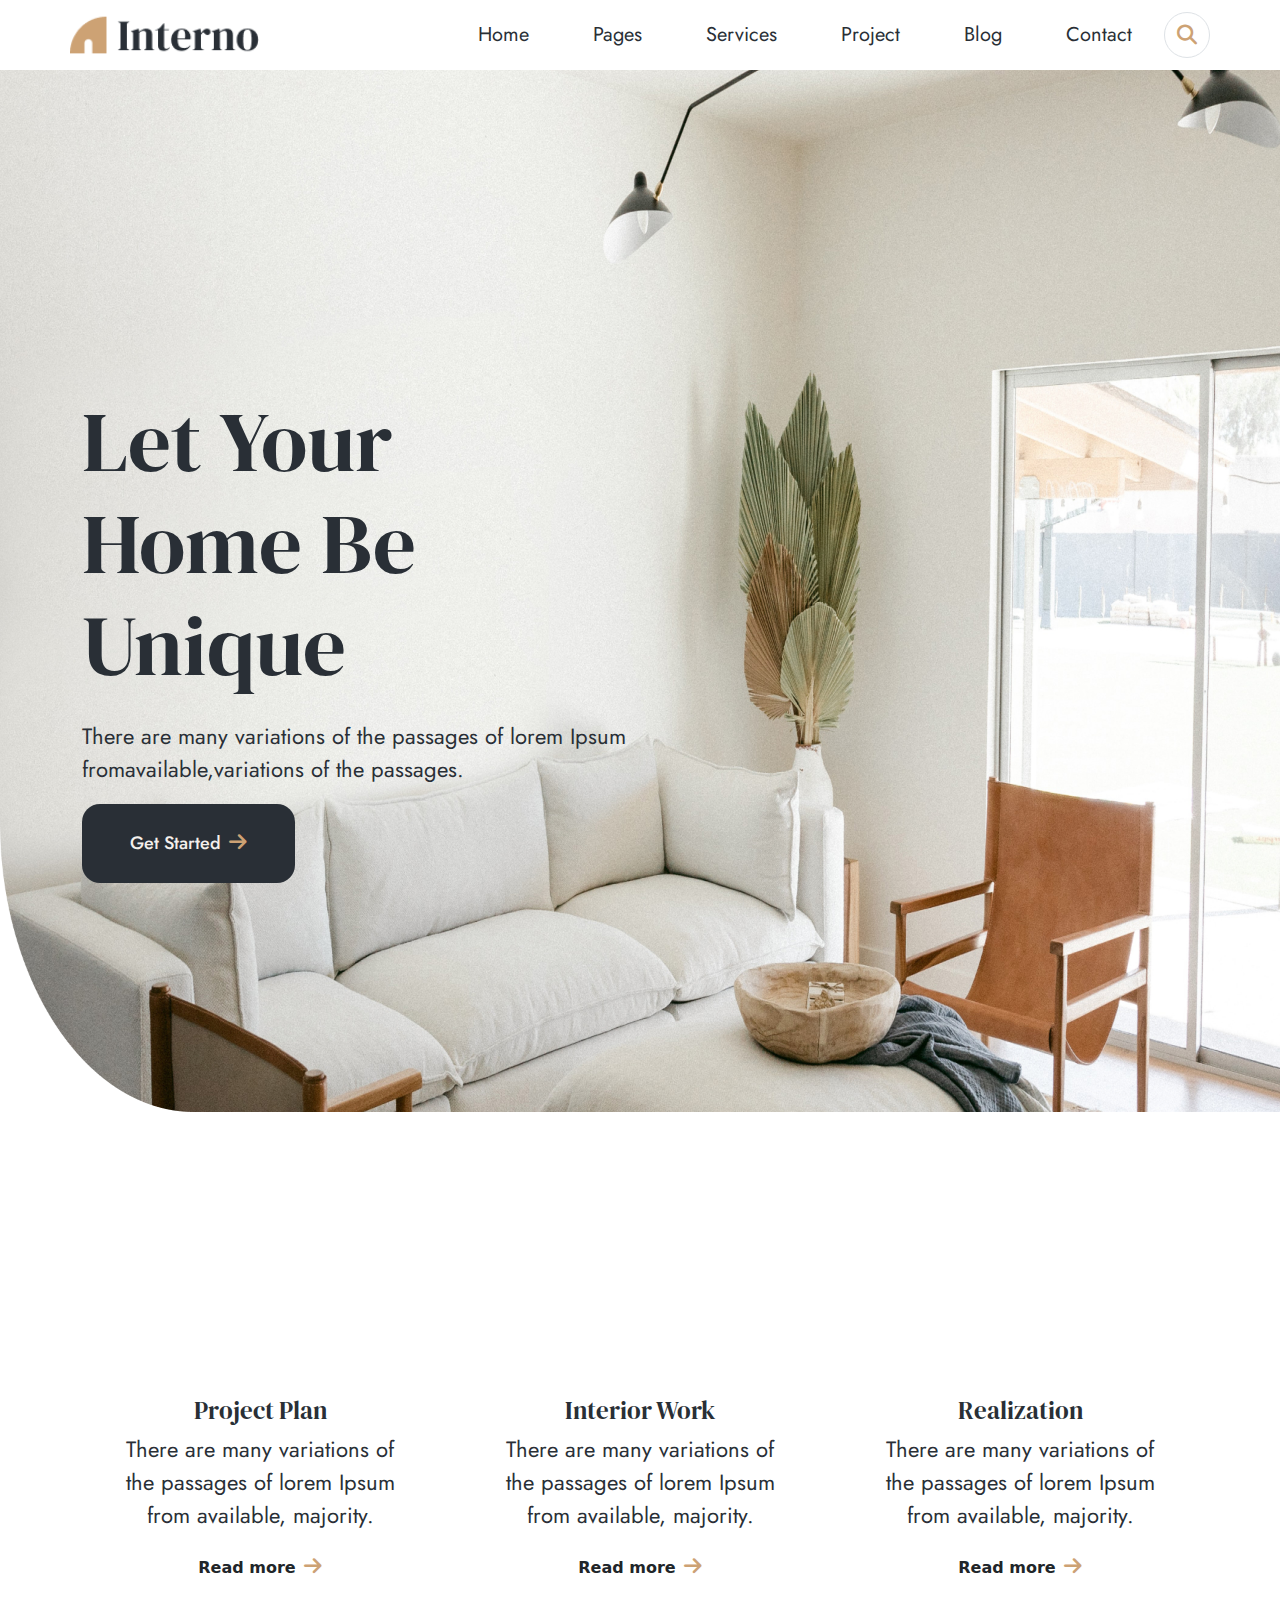
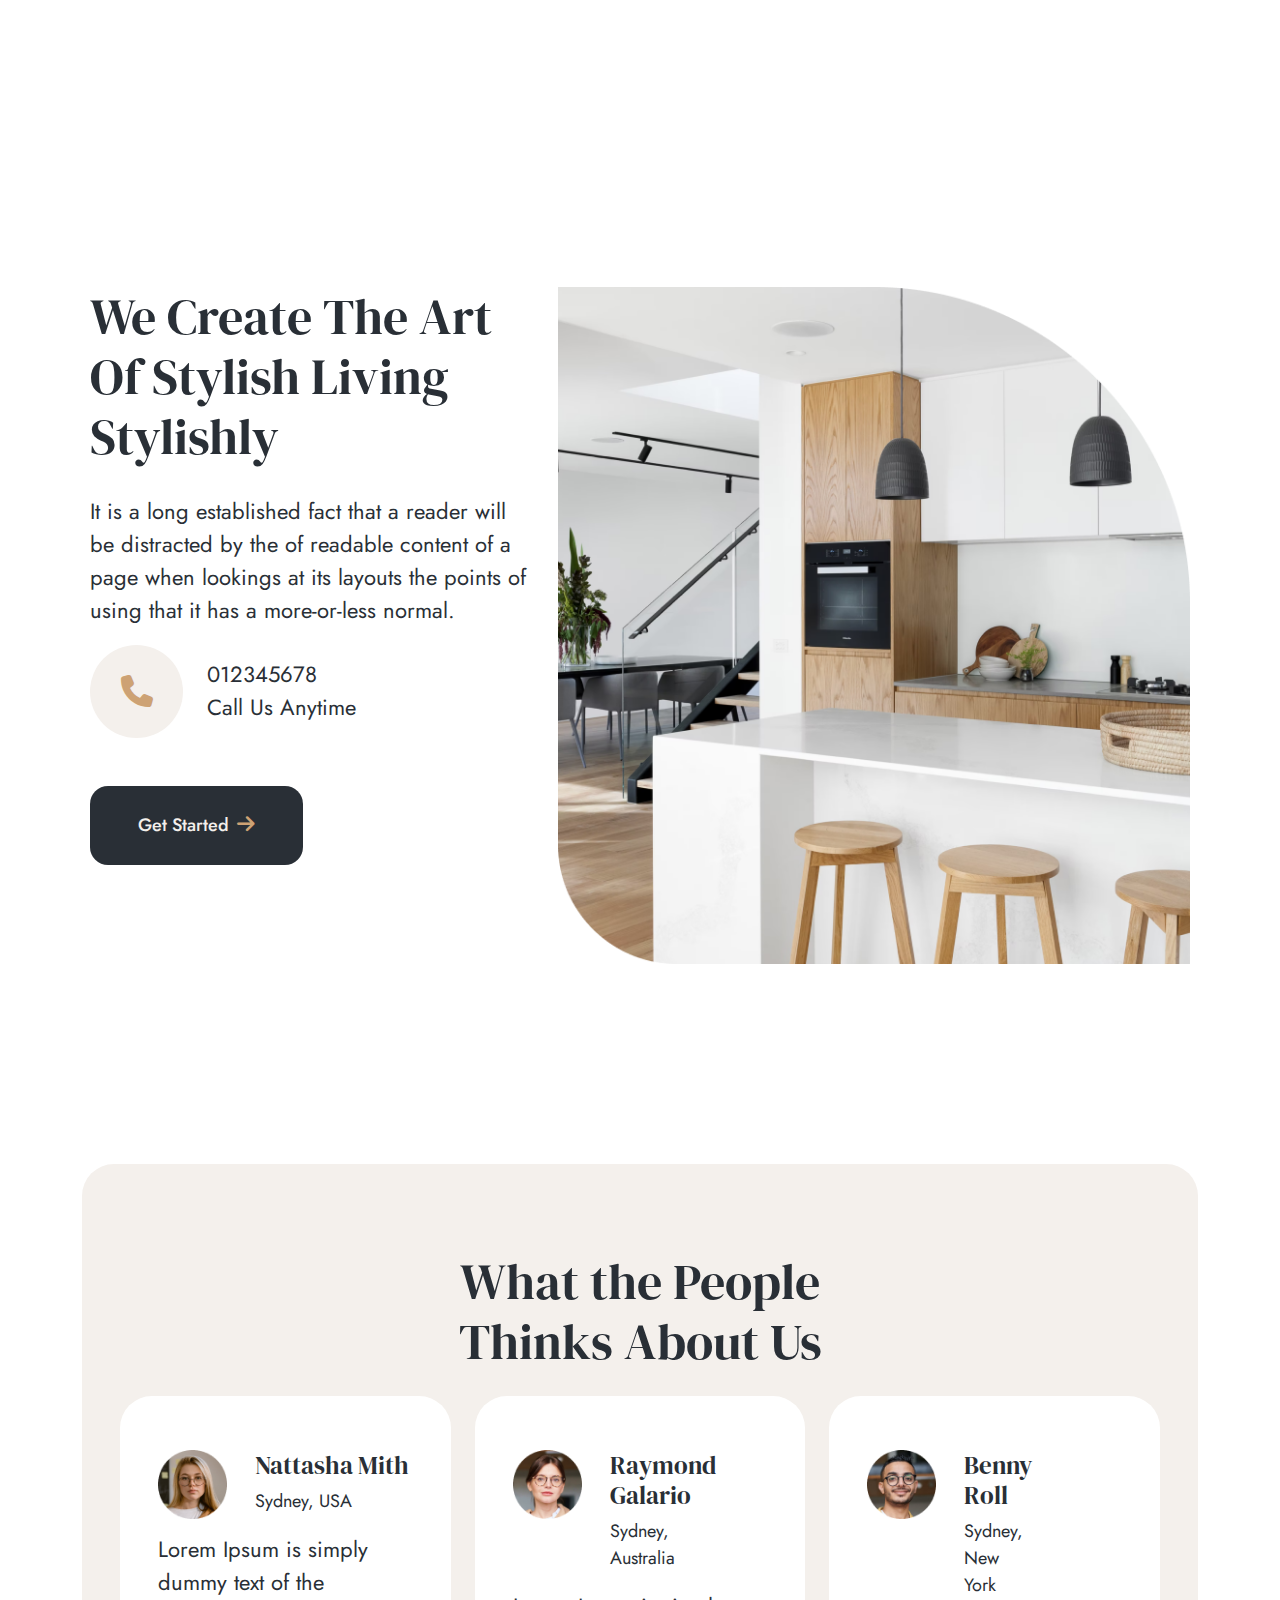
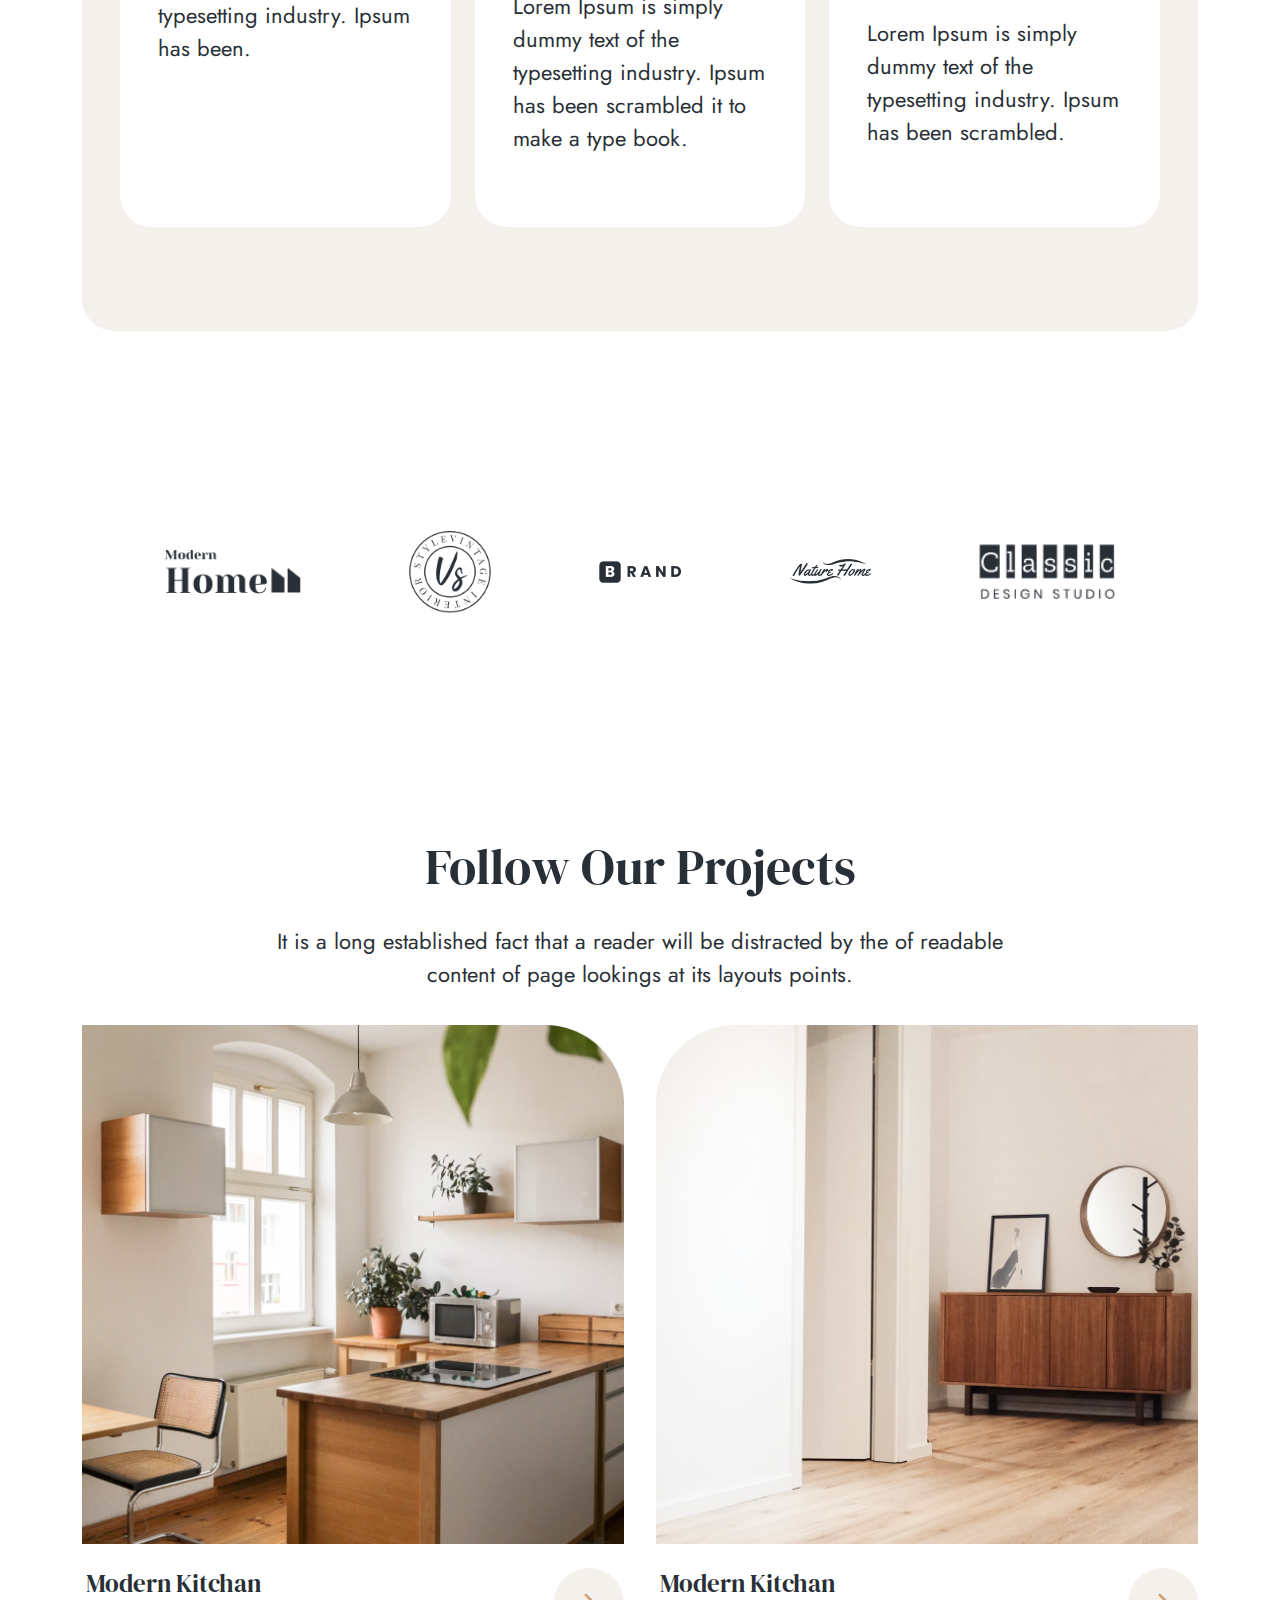
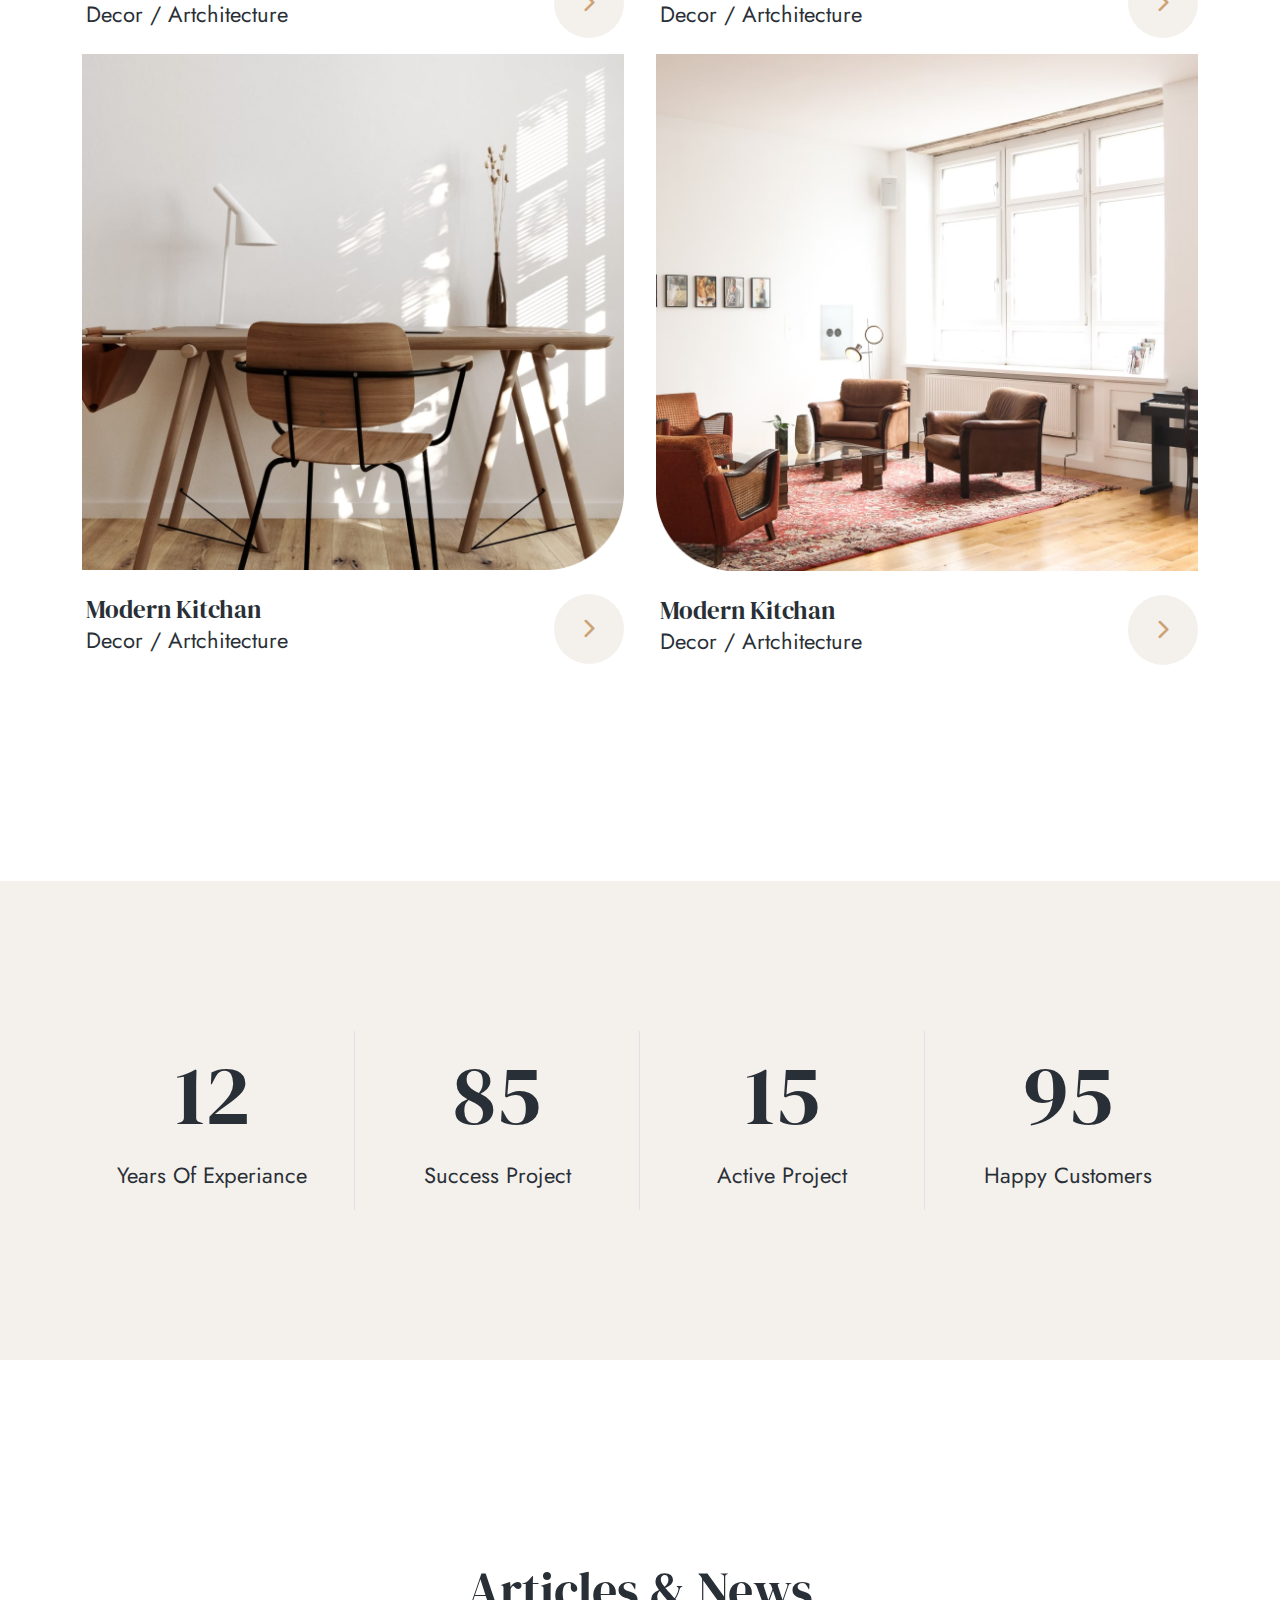
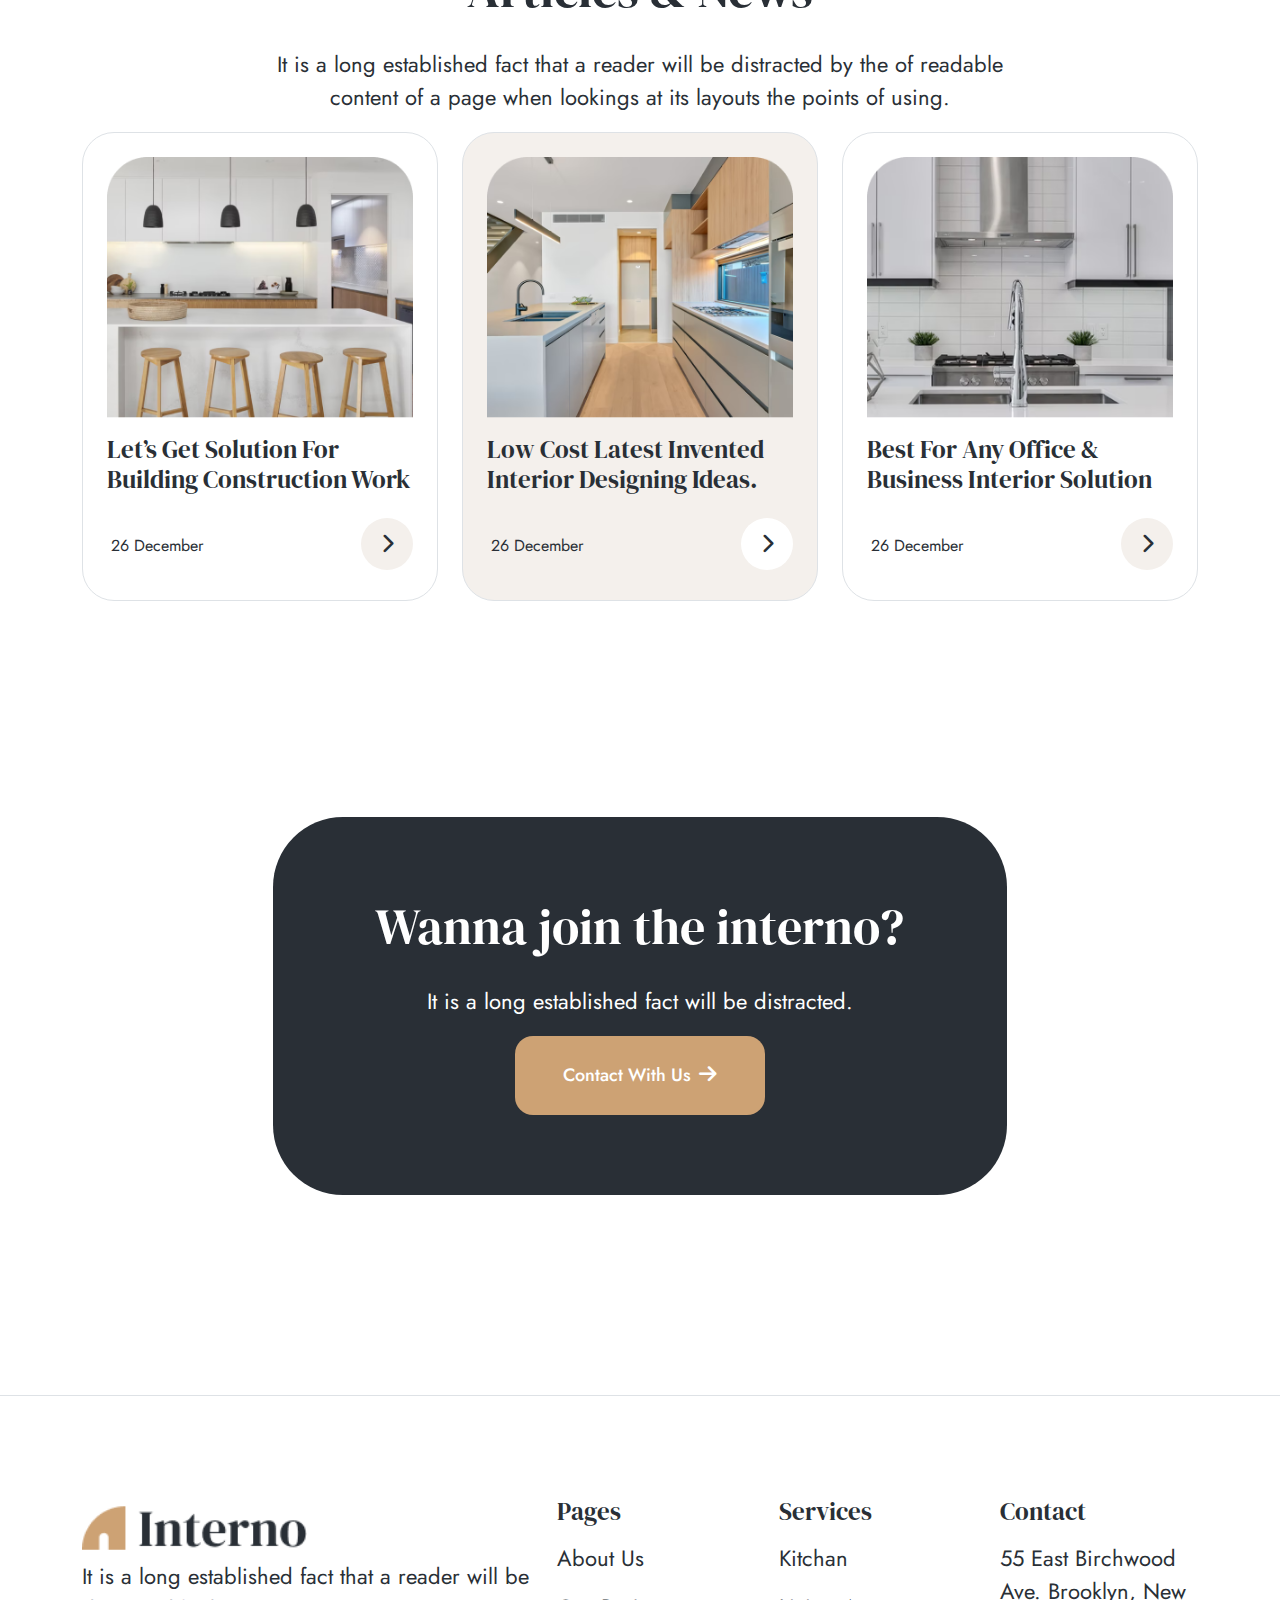
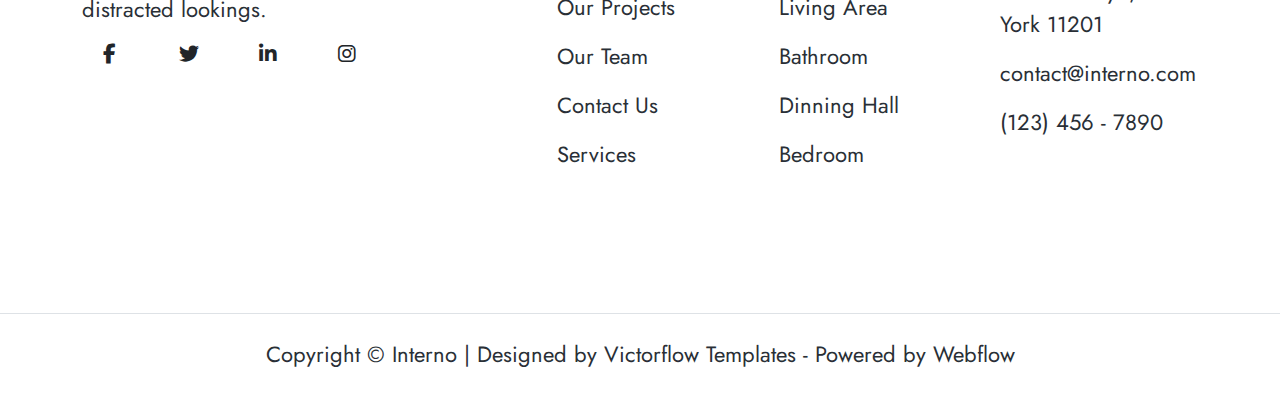
==== commit f929347f: "fix responsive" ====
--- a/index.html
+++ b/index.html
@@ -35,10 +35,10 @@
                                     <a href="#">Pages</a>
                                     <ul class="drop-item rounded-bottom-4">
                                         <li>
-                                            <a class="fs-6" href="./pages/about.html">About</a>
+                                            <a class="" href="./pages/about.html">About</a>
                                         </li>
                                         <li>
-                                            <a class="fs-6 rounded-bottom-4" href="./pages/team.html">Team</a>
+                                            <a class="rounded-bottom-4" href="./pages/team.html">Team</a>
                                         </li>
                                     </ul>
                                     <div class="icon-caret">
@@ -49,7 +49,7 @@
                                     <a href="./pages/services.html">Services</a>
                                     <ul class="drop-item rounded-bottom-4">
                                         <li>
-                                            <a class="fs-6 rounded-bottom-4" href="./pages/service_single.html">Service Single</a>
+                                            <a class=" rounded-bottom-4" href="./pages/service_single.html">Service Single</a>
                                         </li>
                                     </ul>
                                     <div class="icon-caret">
@@ -60,7 +60,7 @@
                                     <a href="./pages/project.html">Project</a>
                                     <ul class="drop-item rounded-bottom-4">
                                         <li>
-                                            <a class="fs-6 rounded-bottom-4" href="./pages/pricing.html">Pricing</a>
+                                            <a class=" rounded-bottom-4" href="./pages/pricing.html">Pricing</a>
                                         </li>
                                     </ul>
                                     <div class="icon-caret">
@@ -74,10 +74,10 @@
                                     <a href="./pages/contact.html">Contact</a>
                                     <ul class="drop-item rounded-bottom-4">
                                         <li>
-                                            <a class="fs-6" href="./pages/faq.html">Faq's</a>
+                                            <a class="" href="./pages/faq.html">Faq's</a>
                                         </li>
                                         <li>
-                                            <a class="fs-6 rounded-bottom-4" href="./pages/changelog.html">Changelog</a>
+                                            <a class=" rounded-bottom-4" href="./pages/changelog.html">Changelog</a>
                                         </li>
                                     </ul>
                                     <div class="icon-caret">
@@ -172,16 +172,16 @@
         <div class="container content">
             <div class="testimonial rounded-5">
                 <div class="row">
-                    <div class="col-12 pb-5">
+                    <div class="col-12 pb-4">
                         <h1 class="text-center w-50 m-auto">What the People Thinks About Us</h1>
                     </div>
                     <div class="col-12 col-md-4 mb-3">
                         <div class="testimonial-item bg-white rounded-5">
-                            <div class="row mb-5">
-                                <div class="col-3">
+                            <div class="row aboutUs">
+                                <div class="col-4 col-md-8 col-lg-4">
                                     <img src="./assests/img/people1.png" alt="">
                                 </div>
-                                <div class="col-9 d-flex align-items-center">
+                                <div class="col-8 col-md-12 col-lg-8 d-flex align-items-center">
                                     <div class="ms-1">
                                         <h3>Nattasha Mith</h3>
                                         <p class="small-paragraph">Sydney, USA</p>
@@ -193,11 +193,11 @@
                     </div>
                     <div class="col-12 col-md-4 mb-3">
                         <div class="testimonial-item bg-white rounded-5">
-                            <div class="row mb-5">
-                                <div class="col-3">
+                            <div class="row aboutUs">
+                                <div class="col-4 col-md-8 col-lg-4">
                                     <img src="./assests/img/people2.png" alt="">
                                 </div>
-                                <div class="col-9 d-flex align-items-center">
+                                <div class="col-4 col-md-12 col-lg-4 d-flex align-items-center">
                                     <div class="ms-1">
                                         <h3>Raymond Galario</h3>
                                         <p class="small-paragraph">Sydney, Australia</p>
@@ -209,11 +209,11 @@
                     </div>
                     <div class="col-12 col-md-4 mb-3">
                         <div class="testimonial-item bg-white rounded-5">
-                            <div class="row mb-5">
-                                <div class="col-3">
+                            <div class="row aboutUs">
+                                <div class="col-4 col-md-8 col-lg-4">
                                     <img src="./assests/img/people3.png" alt="">
                                 </div>
-                                <div class="col-9 d-flex align-items-center">
+                                <div class="col-4 col-md-12 col-lg-4 d-flex align-items-center">
                                     <div class="ms-1">
                                         <h3>Benny Roll</h3>
                                         <p class="small-paragraph">Sydney, New York</p>
@@ -352,13 +352,13 @@
                                 <div class="m-4">
                                     <img class="img-project" src="./assests/img/Blog/Image_blog1.png" alt="">
                                     <h3 class="mt-3">Let’s Get Solution For Building Construction Work</h3>
-                                    <div class="row mt-4 date">
-                                        <div class="col-9 p-0">
+                                    <div class="mt-4 date">
+                                        <div class="p-0">
                                             <div class="ms-1">
-                                                <p class="fs-6">26 December,2022</p>
+                                                <p class="fs-6">26 December</p>
                                             </div>
                                         </div>
-                                        <div class="col-3 p-0 d-flex justify-content-end">
+                                        <div class="p-0">
                                             <a href=""><i class="fa-solid fa-chevron-right icon-arrow-blog"></i></a>
                                         </div>
                                     </div>
@@ -370,10 +370,10 @@
                                 <div class="m-4">
                                     <img class="img-project" src="./assests/img/Blog/Image_blog2.png" alt="">
                                     <h3 class="mt-3">Low Cost Latest Invented Interior Designing Ideas.</h3>
-                                    <div class="row mt-4 date">
-                                        <div class="col-9 p-0">
+                                    <div class="mt-4 date">
+                                        <div class="p-0">
                                             <div class="ms-1">
-                                                <p class="fs-6">26 December,2022</p>
+                                                <p class="fs-6">26 December</p>
                                             </div>
                                         </div>
                                         <div class="col-3 p-0 d-flex justify-content-end">
@@ -388,10 +388,10 @@
                                 <div class="m-4">
                                     <img class="img-project" src="./assests/img/Blog/Image_blog3.png" alt="">
                                     <h3 class="mt-3">Best For Any Office & Business Interior Solution</h3>
-                                    <div class="row mt-4 date">
-                                        <div class="col-9 p-0">
+                                    <div class="mt-4 date">
+                                        <div class="p-0">
                                             <div class="ms-1">
-                                                <p class="fs-6">26 December,2022</p>
+                                                <p class="fs-6">26 December</p>
                                             </div>
                                         </div>
                                         <div class="col-3 p-0 d-flex justify-content-end">
@@ -424,17 +424,17 @@
                         <img class="w-50" src="./assests/img/Logo.png" alt="logo">
                     </a>
                     <p class="text-responsive">It is a long established fact that a reader will be distracted lookings.</p>
-                    <div class="row text-center mb-4">
-                        <div class="col-3">
+                    <div class="row text-center mb-4 logo-footer">
+                        <div class="col-2">
                             <i class="fa-brands fa-facebook-f"></i>
                         </div>
-                        <div class="col-3">
+                        <div class="col-2">
                             <i class="fa-brands fa-twitter"></i>
                         </div>
-                        <div class="col-3">
+                        <div class="col-2">
                             <i class="fa-brands fa-linkedin-in"></i>
                         </div>
-                        <div class="col-3">
+                        <div class="col-2">
                             <i class="fa-brands fa-instagram"></i>
                         </div>
                     </div>
--- a/assests/css/stylesguide.css
+++ b/assests/css/stylesguide.css
@@ -10,7 +10,9 @@
     position: sticky;
     top: 0;
     background-color: white;
-}
+    z-index: 2;
+}
+
 
 /* style Guide Color */
 .color-primary-text1 {
@@ -77,7 +79,7 @@
 p {
     font-size: 22px;
     color: #292F36;
-    margin-bottom: 20px;
+    margin-bottom: 18px;
 }
 .medium-paragraph {
     font-family: "Jost", sans-serif;
@@ -218,6 +220,10 @@
 }
 
 
+/* style margin padding */
+
+
+
 /* style footer */
 .content-footer {
     margin-bottom: 134px;
@@ -229,12 +235,11 @@
 
 
 /* style Home */
-
-
 .content {
     margin-bottom: 200px;
 }
 .plan {
+    margin-bottom: 18px;
     padding: 83px 48px;
     border-radius: 30px;
 }
@@ -292,7 +297,8 @@
 }
 .date {
     display: flex;
-    align-items: end;
+    justify-content: space-between;
+    align-items: baseline;
 }
 
 
--- a/assests/css/responsive.css
+++ b/assests/css/responsive.css
@@ -260,11 +260,13 @@
     }
     .qustion {
         padding-left: 0px; 
-     }
-     .parameter {
-         
-         padding-right: 0px;
-     }
+    }
+    .parameter {
+        padding-right: 0px;
+    }
+    .aboutUs {
+        margin-bottom: 24px;
+    }
 
 
     /* style home */
@@ -530,6 +532,13 @@
         color: #CDA274;
     }
 
+
+    /* style img */
+    .client-logo {
+        padding: 0 16px;
+    }
+
+
     /* style banner */
     .banner {
         background-image: url('../img/banner.png');
@@ -538,7 +547,7 @@
         padding: 124px 0px 0px 0px;
     }
     .text-banner-pages {
-        padding: 42px 0;
+        padding: 0px 0;
         width: 500px;
         border-top-left-radius: 40px;
         border-top-right-radius: 40px;
@@ -546,6 +555,12 @@
 
     .content {
         margin-bottom: 120px;
+    }
+
+
+    /* style margin padding */
+    .aboutUs {
+        margin-bottom: 0;
     }
     
 
@@ -565,8 +580,8 @@
     }
     .icon-arrow-blog {
         color: #292F36;
-        width: 48px;
-        height: 48px;
+        width: 38px;
+        height: 38px;
     }
     .number,
     .text-phone {
@@ -603,6 +618,9 @@
     a {
         text-decoration: none;
     }
+
+
+    /* style header */
     .main-nav {
         display: flex;
         justify-content: end;
@@ -636,11 +654,10 @@
     }
     .sub-menu:hover,
     .drop-item li:hover>a {
-        color: #ffffff;
-        background-color: #292F36;
+        color: #CDA274;
     }
     .sub-menu:hover>a{
-        color: rgb(255, 255, 255);
+        color: #CDA274;
     }
     .search {
         font-size: 16px;
@@ -670,6 +687,9 @@
     }
 
 
+    /* style home */
+
+
     /* style About */
     .item-block {
         display: none;
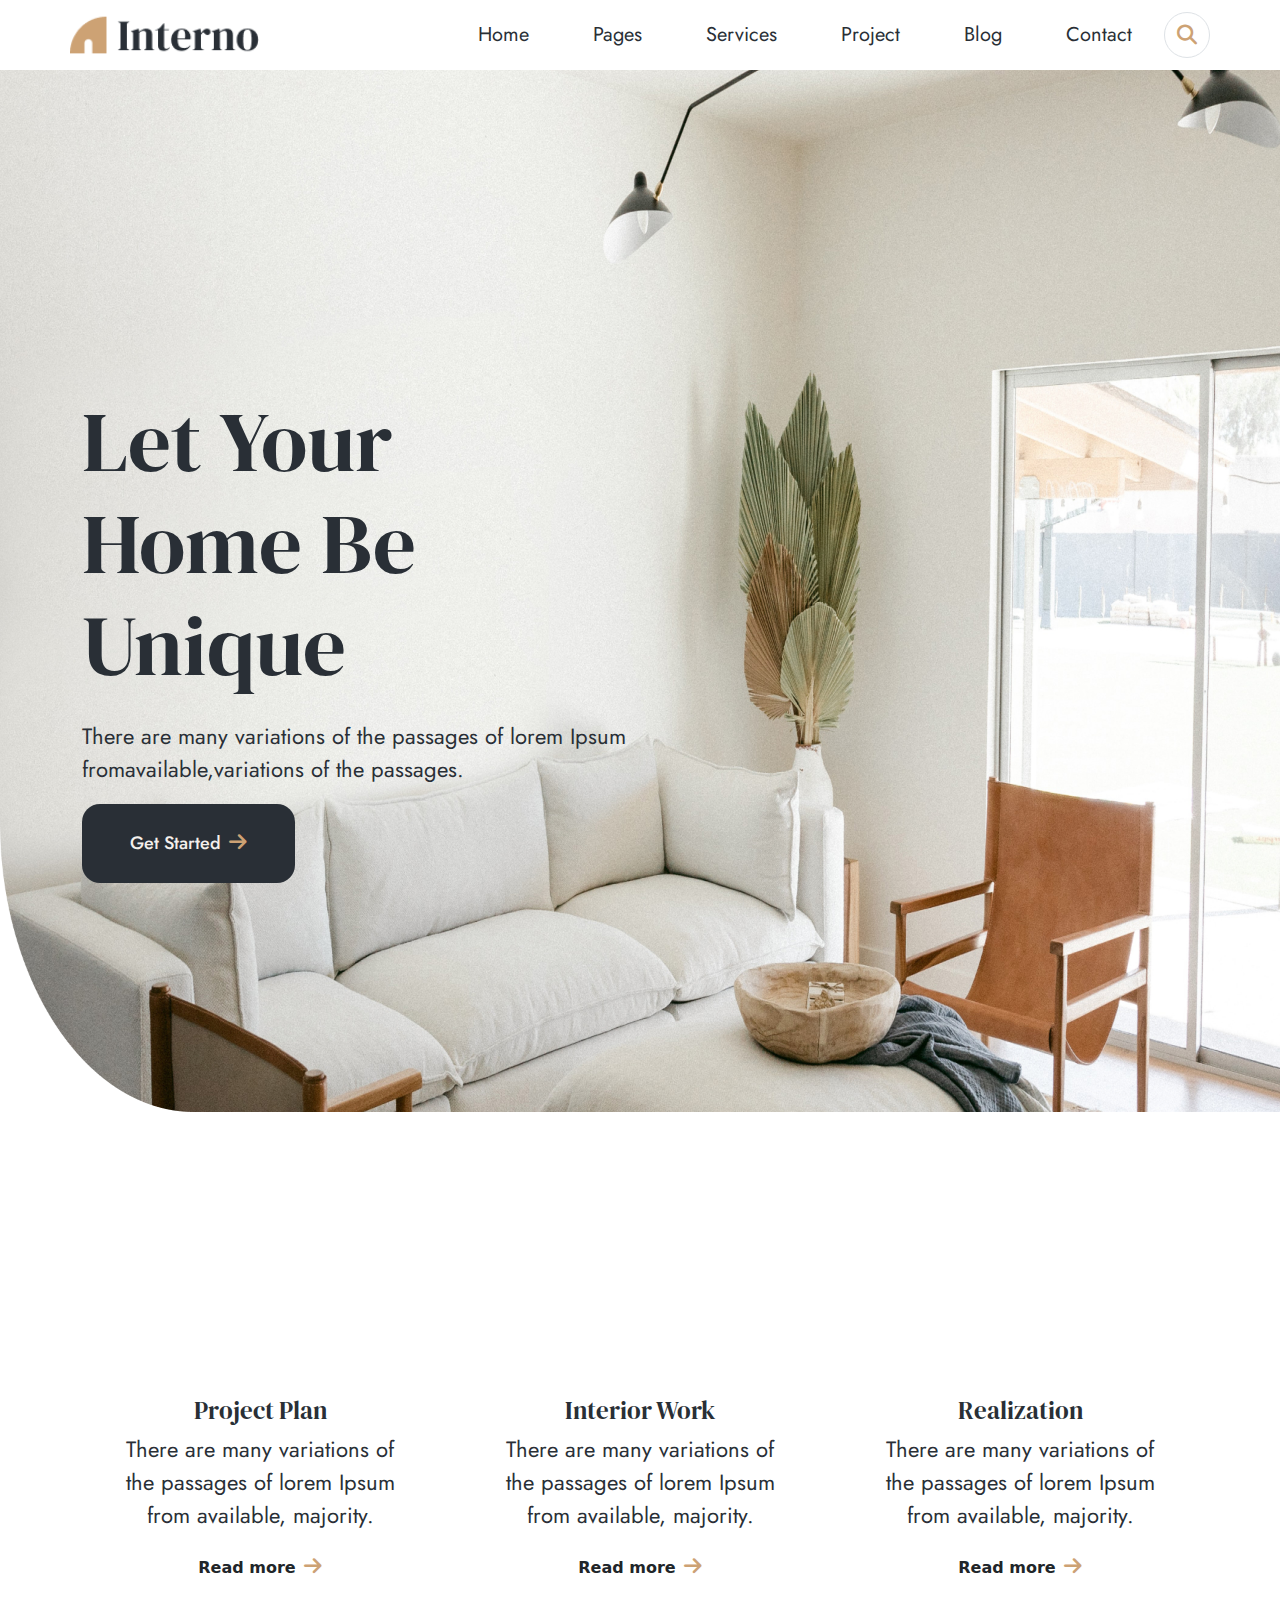
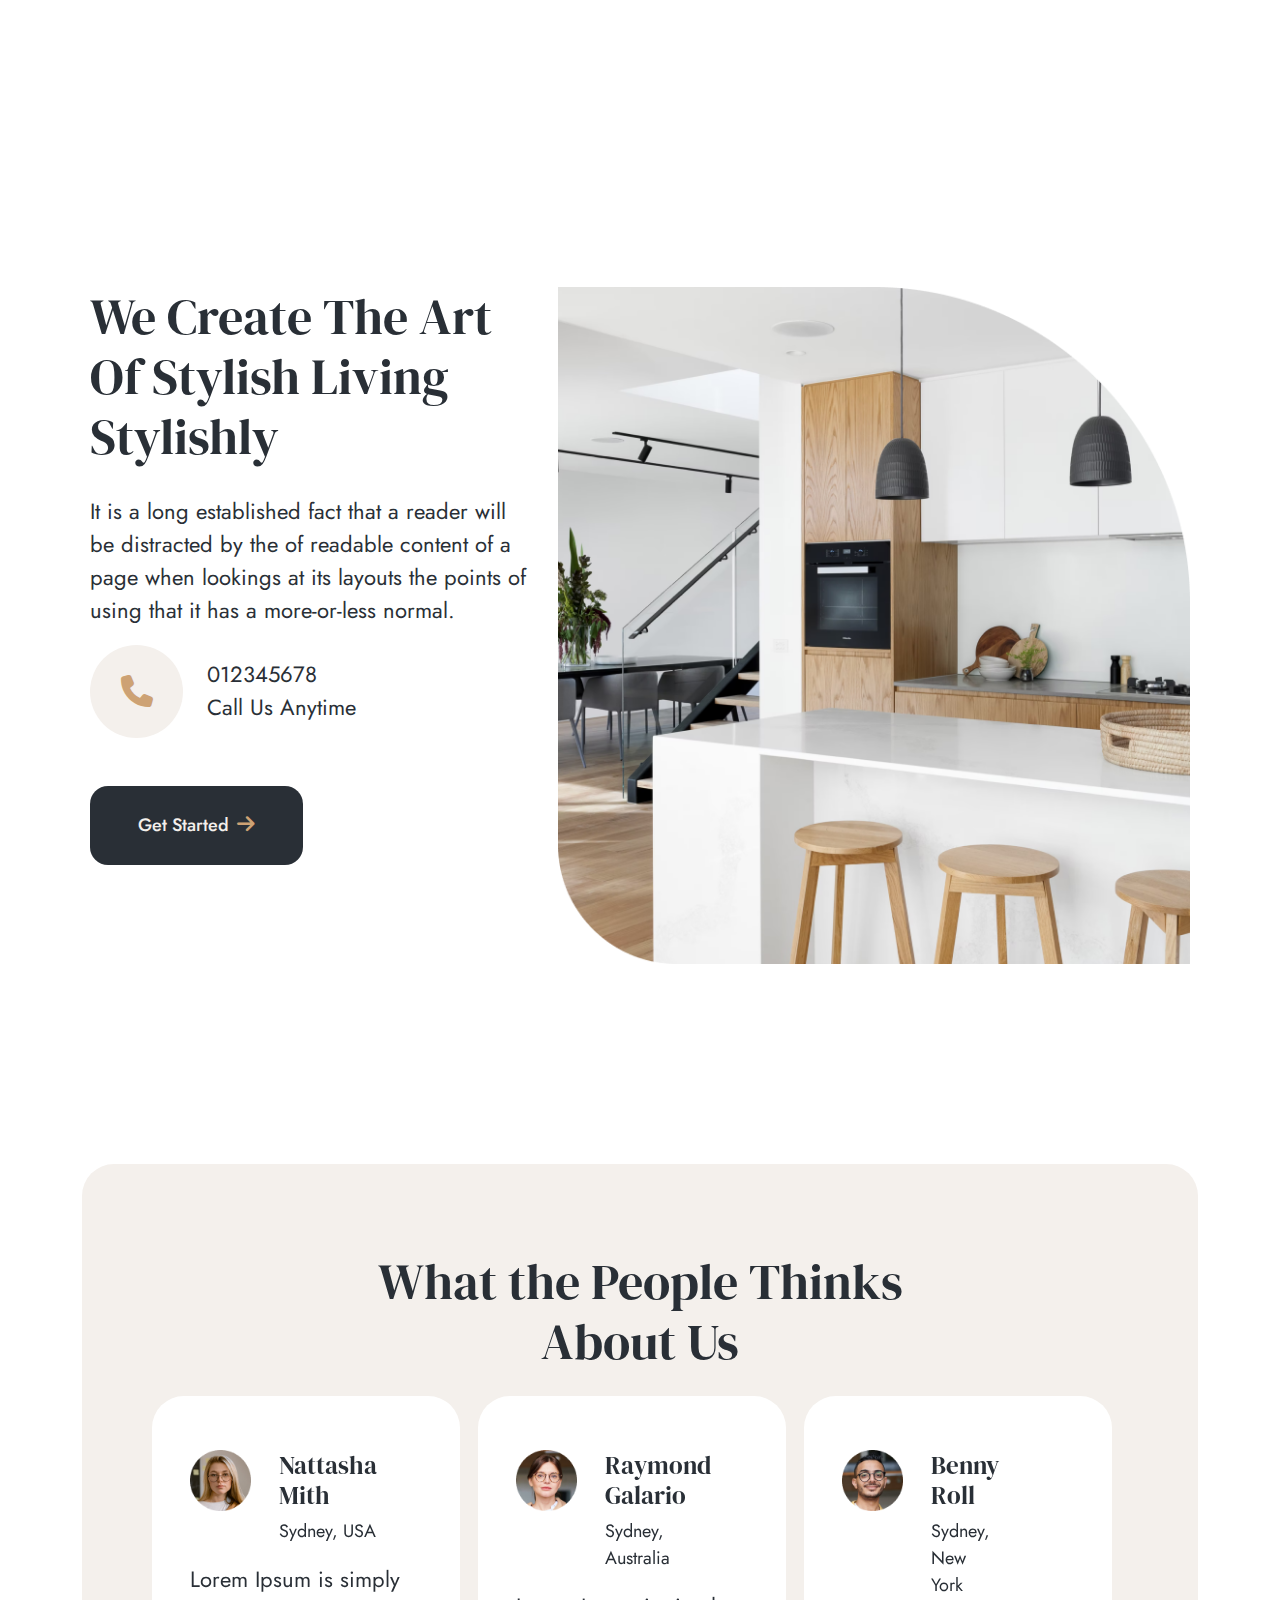
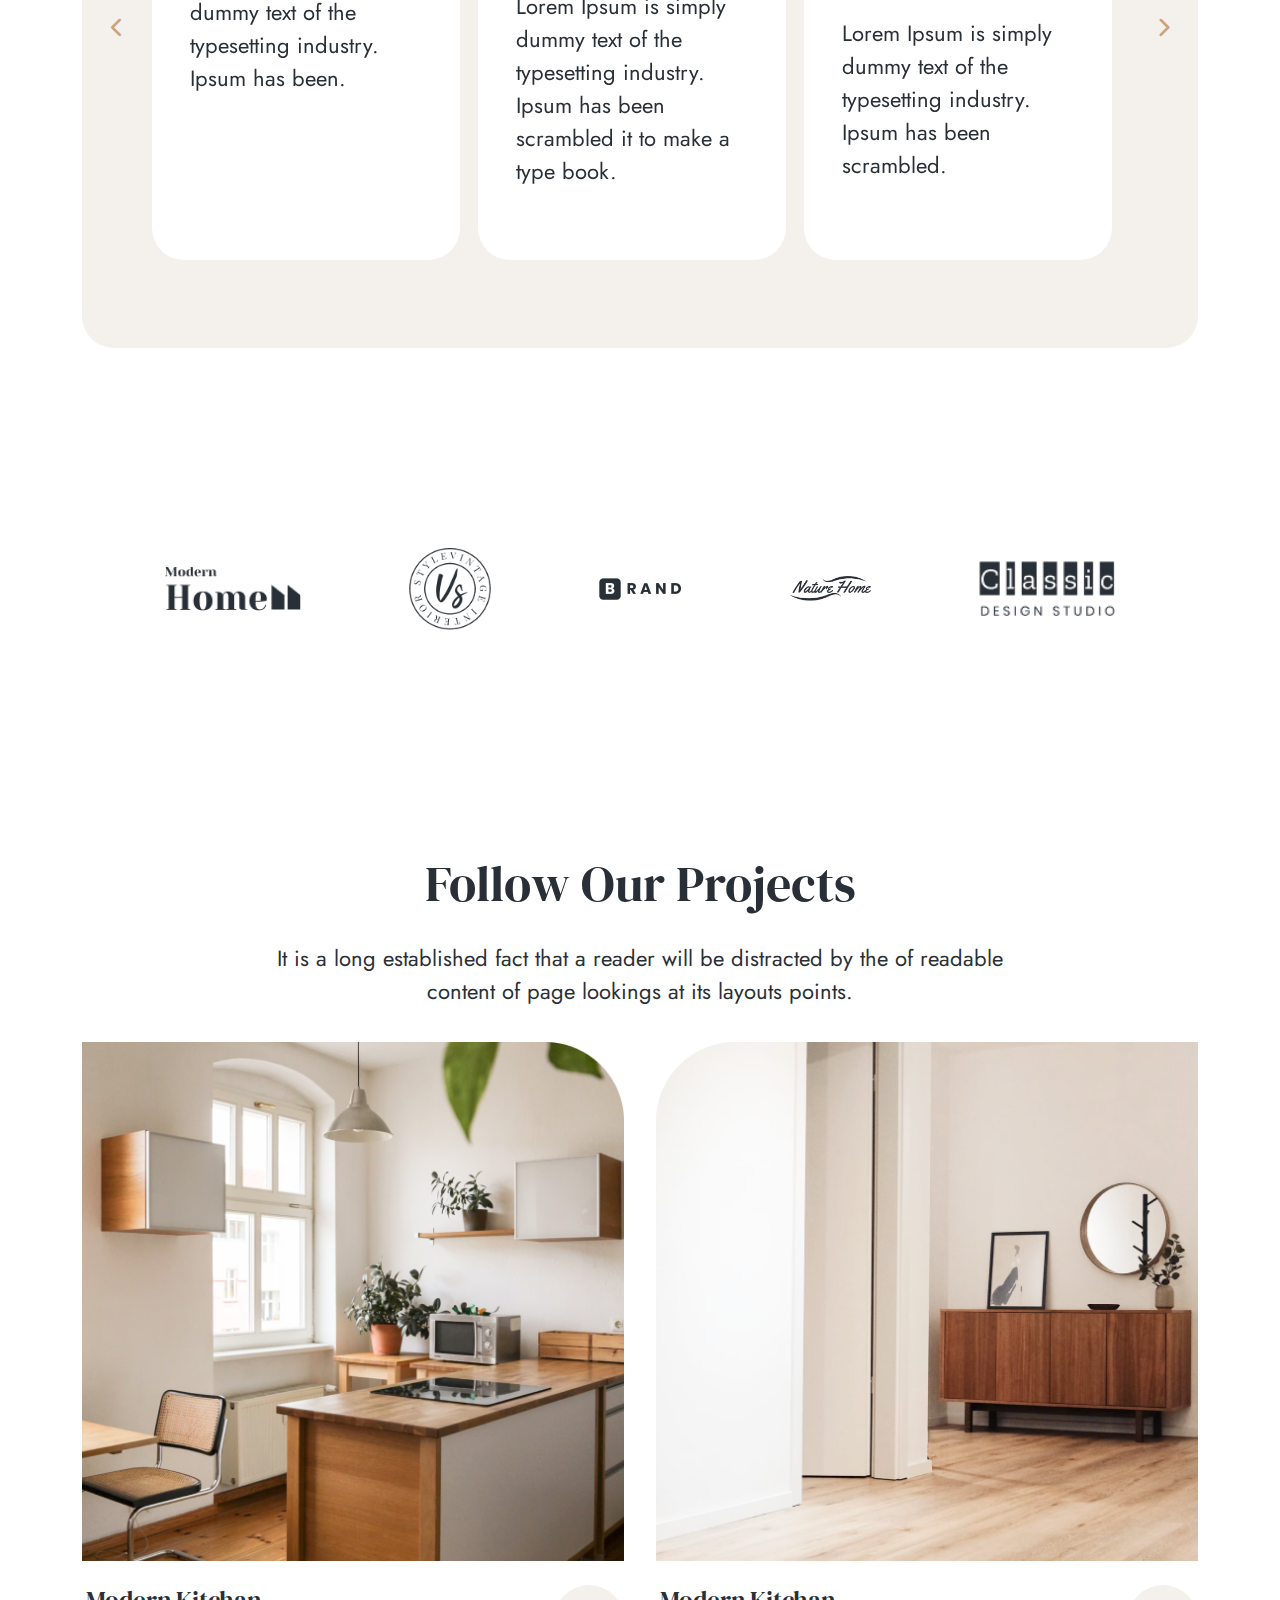
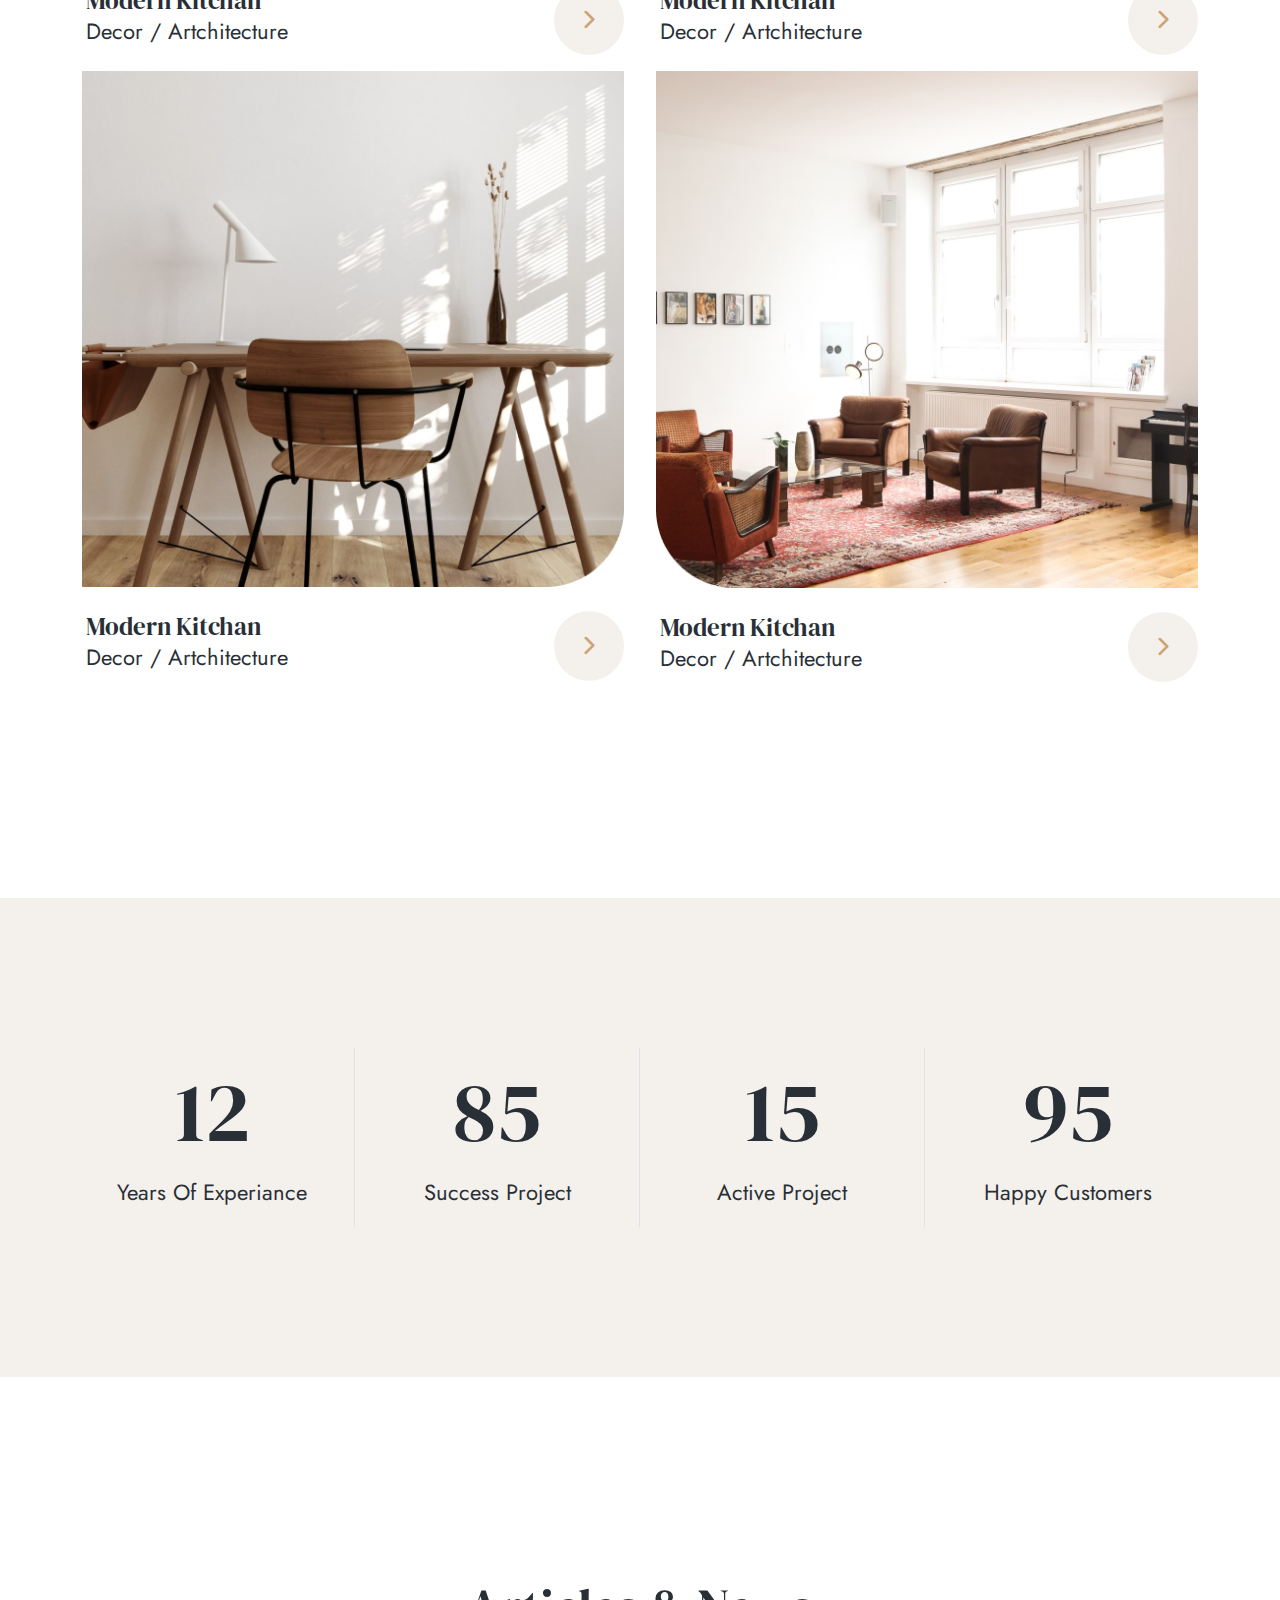
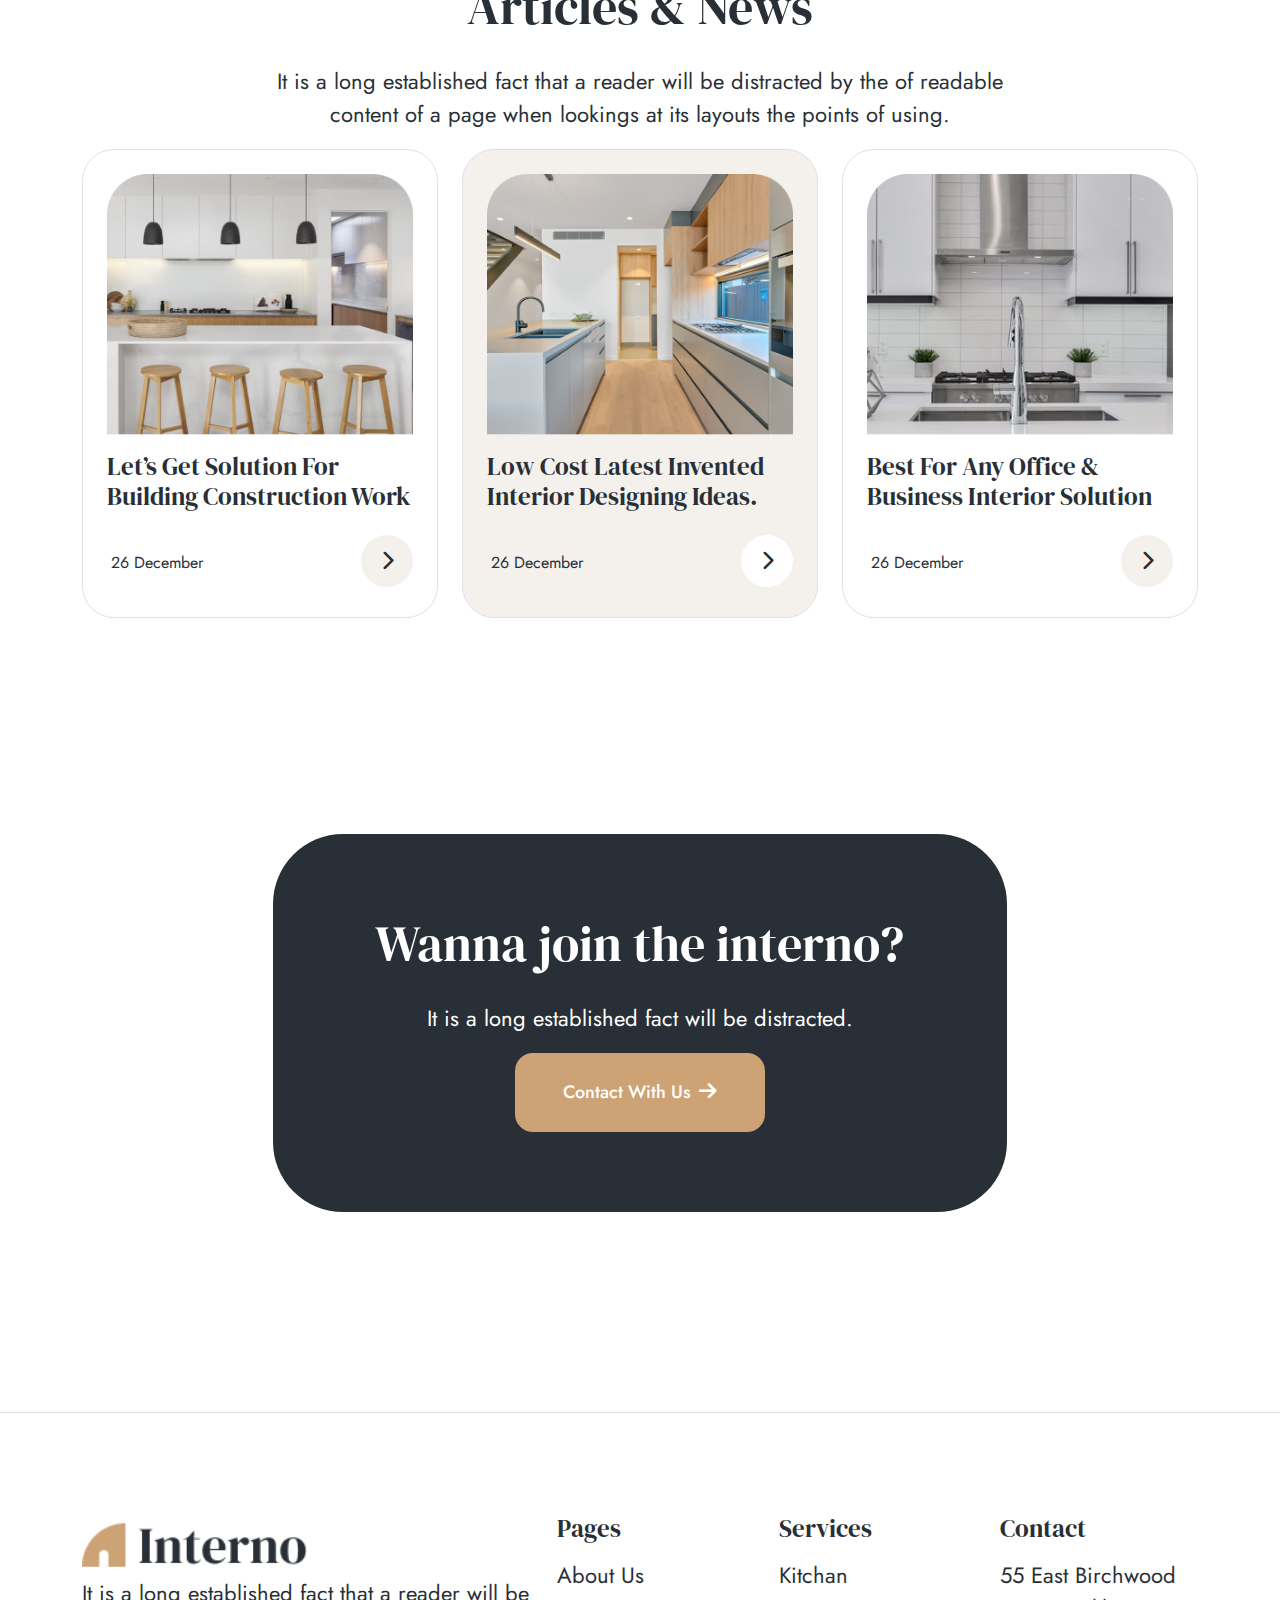
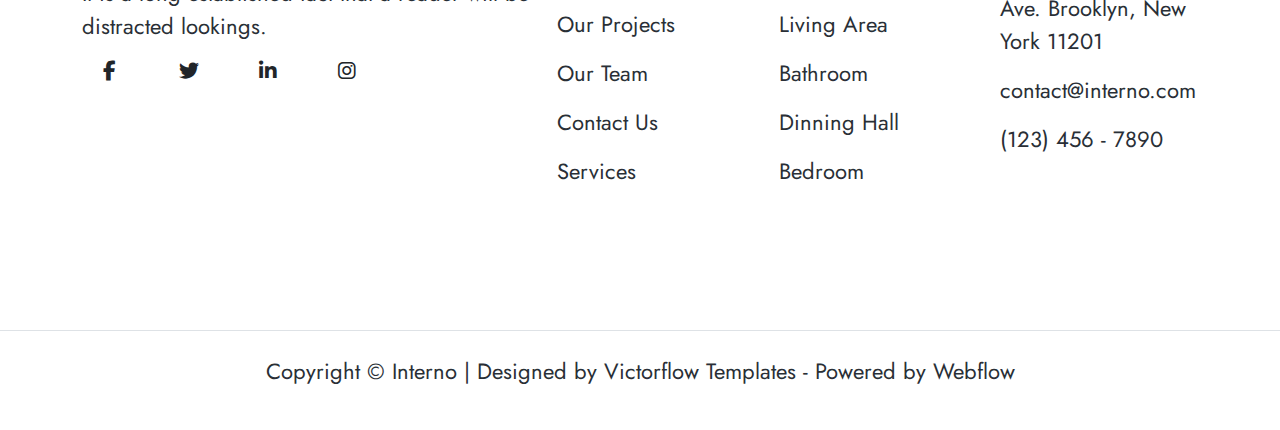
==== commit 2c87d410: "add effect" ====
--- a/index.html
+++ b/index.html
@@ -7,6 +7,7 @@
     <link rel="preconnect" href="https://fonts.gstatic.com" crossorigin>
     <link href="https://fonts.googleapis.com/css2?family=Jost:ital,wght@0,100..900;1,100..900&display=swap" rel="stylesheet">
     <link rel="stylesheet" href="./assests/css/bootstrap.css">
+    <link rel="stylesheet" href="./assests/slick/slick.css">
     <link rel="stylesheet" href="./assests/css/fontawesome/css/all.css">
     <link rel="stylesheet" href="./assests/css/stylesguide.css">    
     <link rel="stylesheet" href="./assests/css/responsive.css">
@@ -35,10 +36,10 @@
                                     <a href="#">Pages</a>
                                     <ul class="drop-item rounded-bottom-4">
                                         <li>
-                                            <a class="" href="./pages/about.html">About</a>
+                                            <a class="fs-6" href="./pages/about.html">About</a>
                                         </li>
                                         <li>
-                                            <a class="rounded-bottom-4" href="./pages/team.html">Team</a>
+                                            <a class="fs-6 rounded-bottom-4" href="./pages/team.html">Team</a>
                                         </li>
                                     </ul>
                                     <div class="icon-caret">
@@ -49,7 +50,7 @@
                                     <a href="./pages/services.html">Services</a>
                                     <ul class="drop-item rounded-bottom-4">
                                         <li>
-                                            <a class=" rounded-bottom-4" href="./pages/service_single.html">Service Single</a>
+                                            <a class="fs-6 rounded-bottom-4" href="./pages/service_single.html">Service Single</a>
                                         </li>
                                     </ul>
                                     <div class="icon-caret">
@@ -60,7 +61,7 @@
                                     <a href="./pages/project.html">Project</a>
                                     <ul class="drop-item rounded-bottom-4">
                                         <li>
-                                            <a class=" rounded-bottom-4" href="./pages/pricing.html">Pricing</a>
+                                            <a class="fs-6 rounded-bottom-4" href="./pages/pricing.html">Pricing</a>
                                         </li>
                                     </ul>
                                     <div class="icon-caret">
@@ -74,10 +75,10 @@
                                     <a href="./pages/contact.html">Contact</a>
                                     <ul class="drop-item rounded-bottom-4">
                                         <li>
-                                            <a class="" href="./pages/faq.html">Faq's</a>
+                                            <a class="fs-6" href="./pages/faq.html">Faq's</a>
                                         </li>
                                         <li>
-                                            <a class=" rounded-bottom-4" href="./pages/changelog.html">Changelog</a>
+                                            <a class="fs-6 rounded-bottom-4" href="./pages/changelog.html">Changelog</a>
                                         </li>
                                     </ul>
                                     <div class="icon-caret">
@@ -85,7 +86,7 @@
                                     </div>
                                 </li>
                                 <div class="border-search border" id="search">
-                                    <input class="search" type="search">
+                                    <input class="search" type="search" placeholder="Search">
                                     <i class="fa-solid fa-magnifying-glass" onclick="showSearch()"></i>
                                 </div>
                             </ul>
@@ -175,52 +176,102 @@
                     <div class="col-12 pb-4">
                         <h1 class="text-center w-50 m-auto">What the People Thinks About Us</h1>
                     </div>
-                    <div class="col-12 col-md-4 mb-3">
-                        <div class="testimonial-item bg-white rounded-5">
-                            <div class="row aboutUs">
-                                <div class="col-4 col-md-8 col-lg-4">
-                                    <img src="./assests/img/people1.png" alt="">
-                                </div>
-                                <div class="col-8 col-md-12 col-lg-8 d-flex align-items-center">
-                                    <div class="ms-1">
-                                        <h3>Nattasha Mith</h3>
-                                        <p class="small-paragraph">Sydney, USA</p>
-                                    </div>
-                                </div>
-                            </div>
-                            <p>Lorem Ipsum is simply dummy text of the typesetting industry. Ipsum has been.</p>
-                        </div>
-                    </div>
-                    <div class="col-12 col-md-4 mb-3">
-                        <div class="testimonial-item bg-white rounded-5">
-                            <div class="row aboutUs">
-                                <div class="col-4 col-md-8 col-lg-4">
-                                    <img src="./assests/img/people2.png" alt="">
-                                </div>
-                                <div class="col-4 col-md-12 col-lg-4 d-flex align-items-center">
-                                    <div class="ms-1">
-                                        <h3>Raymond Galario</h3>
-                                        <p class="small-paragraph">Sydney, Australia</p>
-                                    </div>
-                                </div>
-                            </div>
-                            <p>Lorem Ipsum is simply dummy text of the typesetting industry. Ipsum has been scrambled it to make a type book.</p>
-                        </div>
-                    </div>
-                    <div class="col-12 col-md-4 mb-3">
-                        <div class="testimonial-item bg-white rounded-5">
-                            <div class="row aboutUs">
-                                <div class="col-4 col-md-8 col-lg-4">
-                                    <img src="./assests/img/people3.png" alt="">
-                                </div>
-                                <div class="col-4 col-md-12 col-lg-4 d-flex align-items-center">
-                                    <div class="ms-1">
-                                        <h3>Benny Roll</h3>
-                                        <p class="small-paragraph">Sydney, New York</p>
-                                    </div>
-                                </div>
-                            </div>
-                            <p>Lorem Ipsum is simply dummy text of the typesetting industry. Ipsum has been scrambled.</p>
+                    <div class="slick-feedback">
+                        <div class="item">
+                            <div class="testimonial-item bg-white rounded-5">
+                                <div class="row aboutUs">
+                                    <div class="col-4 col-md-8 col-lg-4">
+                                        <img src="./assests/img/people1.png" alt="">
+                                    </div>
+                                    <div class="col-8 col-md-12 col-lg-8 d-flex align-items-center">
+                                        <div class="ms-1">
+                                            <h3>Nattasha Mith</h3>
+                                            <p class="small-paragraph">Sydney, USA</p>
+                                        </div>
+                                    </div>
+                                </div>
+                                <p>Lorem Ipsum is simply dummy text of the typesetting industry. Ipsum has been.</p>
+                            </div>
+                        </div>
+                        <div class="item">
+                            <div class="testimonial-item bg-white rounded-5">
+                                <div class="row aboutUs">
+                                    <div class="col-4 col-md-8 col-lg-4">
+                                        <img src="./assests/img/people2.png" alt="">
+                                    </div>
+                                    <div class="col-4 col-md-12 col-lg-4 d-flex align-items-center">
+                                        <div class="ms-1">
+                                            <h3>Raymond Galario</h3>
+                                            <p class="small-paragraph">Sydney, Australia</p>
+                                        </div>
+                                    </div>
+                                </div>
+                                <p>Lorem Ipsum is simply dummy text of the typesetting industry. Ipsum has been scrambled it to make a type book.</p>
+                            </div>
+                        </div>
+                        <div class="item">
+                            <div class="testimonial-item bg-white rounded-5">
+                                <div class="row aboutUs">
+                                    <div class="col-4 col-md-8 col-lg-4">
+                                        <img src="./assests/img/people3.png" alt="">
+                                    </div>
+                                    <div class="col-4 col-md-12 col-lg-4 d-flex align-items-center">
+                                        <div class="ms-1">
+                                            <h3>Benny Roll</h3>
+                                            <p class="small-paragraph">Sydney, New York</p>
+                                        </div>
+                                    </div>
+                                </div>
+                                <p>Lorem Ipsum is simply dummy text of the typesetting industry. Ipsum has been scrambled.</p>
+                            </div>
+                        </div>
+                        <div class="item">
+                            <div class="testimonial-item bg-white rounded-5">
+                                <div class="row aboutUs">
+                                    <div class="col-4 col-md-8 col-lg-4">
+                                        <img src="./assests/img/people1.png" alt="">
+                                    </div>
+                                    <div class="col-8 col-md-12 col-lg-8 d-flex align-items-center">
+                                        <div class="ms-1">
+                                            <h3>Nattasha Mith</h3>
+                                            <p class="small-paragraph">Sydney, USA</p>
+                                        </div>
+                                    </div>
+                                </div>
+                                <p>Lorem Ipsum is simply dummy text of the typesetting industry. Ipsum has been.</p>
+                            </div>
+                        </div>
+                        <div class="item">
+                            <div class="testimonial-item bg-white rounded-5">
+                                <div class="row aboutUs">
+                                    <div class="col-4 col-md-8 col-lg-4">
+                                        <img src="./assests/img/people2.png" alt="">
+                                    </div>
+                                    <div class="col-4 col-md-12 col-lg-4 d-flex align-items-center">
+                                        <div class="ms-1">
+                                            <h3>Raymond Galario</h3>
+                                            <p class="small-paragraph">Sydney, Australia</p>
+                                        </div>
+                                    </div>
+                                </div>
+                                <p>Lorem Ipsum is simply dummy text of the typesetting industry. Ipsum has been scrambled it to make a type book.</p>
+                            </div>
+                        </div>
+                        <div class="item">
+                            <div class="testimonial-item bg-white rounded-5">
+                                <div class="row aboutUs">
+                                    <div class="col-4 col-md-8 col-lg-4">
+                                        <img src="./assests/img/people3.png" alt="">
+                                    </div>
+                                    <div class="col-4 col-md-12 col-lg-4 d-flex align-items-center">
+                                        <div class="ms-1">
+                                            <h3>Benny Roll</h3>
+                                            <p class="small-paragraph">Sydney, New York</p>
+                                        </div>
+                                    </div>
+                                </div>
+                                <p>Lorem Ipsum is simply dummy text of the typesetting industry. Ipsum has been scrambled.</p>
+                            </div>
                         </div>
                     </div>
                 </div>
@@ -503,6 +554,8 @@
     </div>
 </body>
 
+<script src="./assests/js/jquery-3.7.1.min.js"></script>
+<script src="./assests/slick/slick.js"></script>
 <script src="./assests/js/bootstrap.js"></script>
 <script src="./assests/js/index.js"></script>
 
--- a/assests/css/stylesguide.css
+++ b/assests/css/stylesguide.css
@@ -242,6 +242,9 @@
     margin-bottom: 18px;
     padding: 83px 48px;
     border-radius: 30px;
+}
+.plan:hover {
+    background-color: #F4F0EC;
 }
 
 .qustion {
@@ -285,7 +288,7 @@
 }
 .testimonial {
     background-color: #F4F0EC;
-    padding: 88px 38px;
+    padding: 88px 0;
 }
 .testimonial-item {
     height: 100%;
@@ -311,7 +314,30 @@
 .infomation:hover .infomation-text {
     display: block;
     width: 100%;
+    height: 100%;
     position: absolute;
     top: 0;
     left: 0;
-}+}
+
+.slick-feedback {
+    display: flex;
+    align-items: center;
+}
+.slick-feedback .slick-slide {
+    margin-right: 18px;
+}
+
+.slick-feedback .slick-slide:last-of-type {
+    margin-right: 0;
+}
+.slick-slide > div,
+.slick-slide .item {
+    height: 100%;
+}
+
+.accordion-button:not(.collapsed) {
+    color: var(--bs-accordion-active-color);
+    background-color: #F4F0EC;
+    box-shadow: inset 0 calc(-1 * var(--bs-accordion-border-width)) 0 var(--bs-accordion-border-color);
+}
--- a/assests/css/responsive.css
+++ b/assests/css/responsive.css
@@ -252,7 +252,7 @@
     .testimonial {
         background-color: #F4F0EC;
         margin: 24px 0;
-        padding: 18px 28px;
+        padding: 18px 0;
     }
     .testimonial-item {
         height: 100%;
@@ -346,6 +346,15 @@
 /* max-width 1200px */
 @media (max-width:1199px) and (min-width:768px) {
     /* style header */
+    .container,
+    .container-fluid,
+    .container-xxl,
+    .container-xl,
+    .container-lg,
+    .container-md,
+    .container-sm {
+    --bs-gutter-x: none;
+    }
     .icon-caret {
         display: none;
     }
@@ -366,7 +375,7 @@
         display: flex;
     }
     .sub-menu {
-        padding: 8px 18px;
+        padding: 8px 24px;
     }
     .sub-menu ul li a{
         text-align: center;
@@ -399,7 +408,7 @@
     }
     .search {
         font-size: 16px;
-        width: 120px;
+        width: 100px;
         border: none;
         outline: none;
         background-color: white;
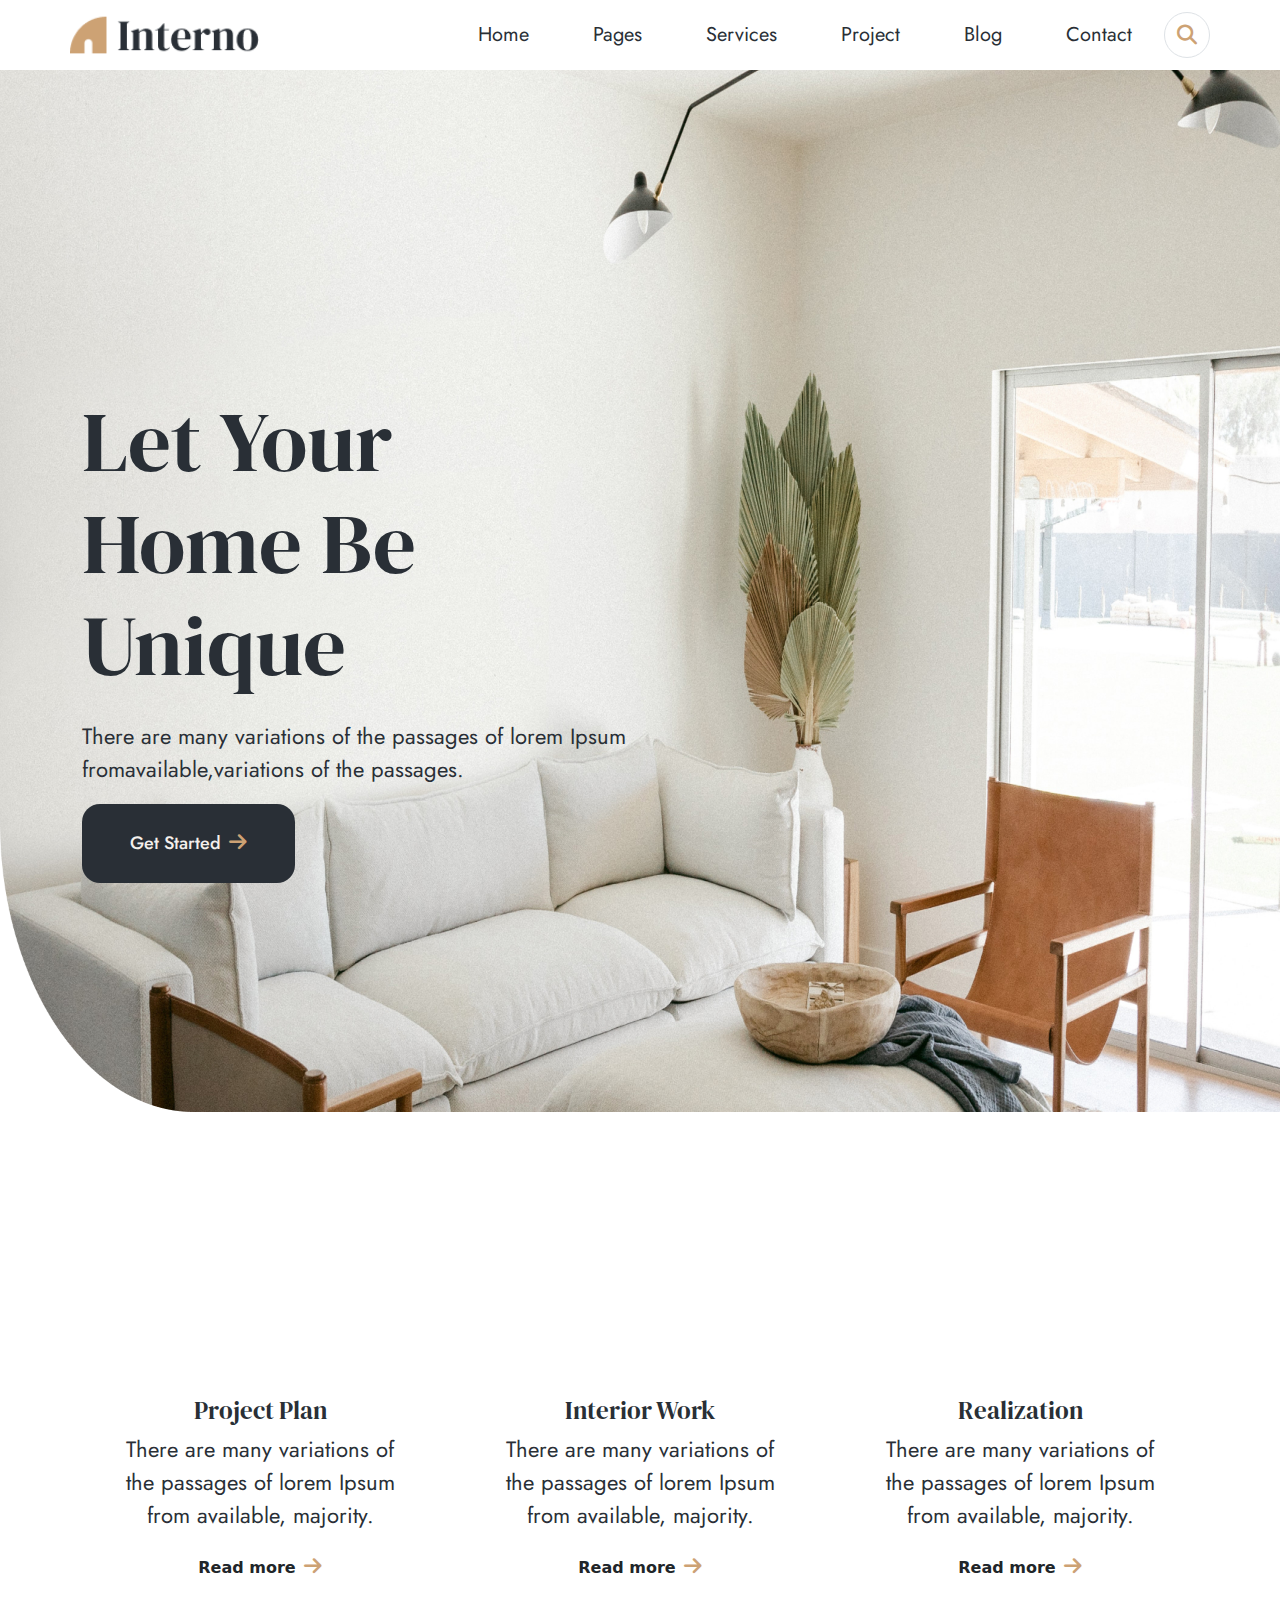
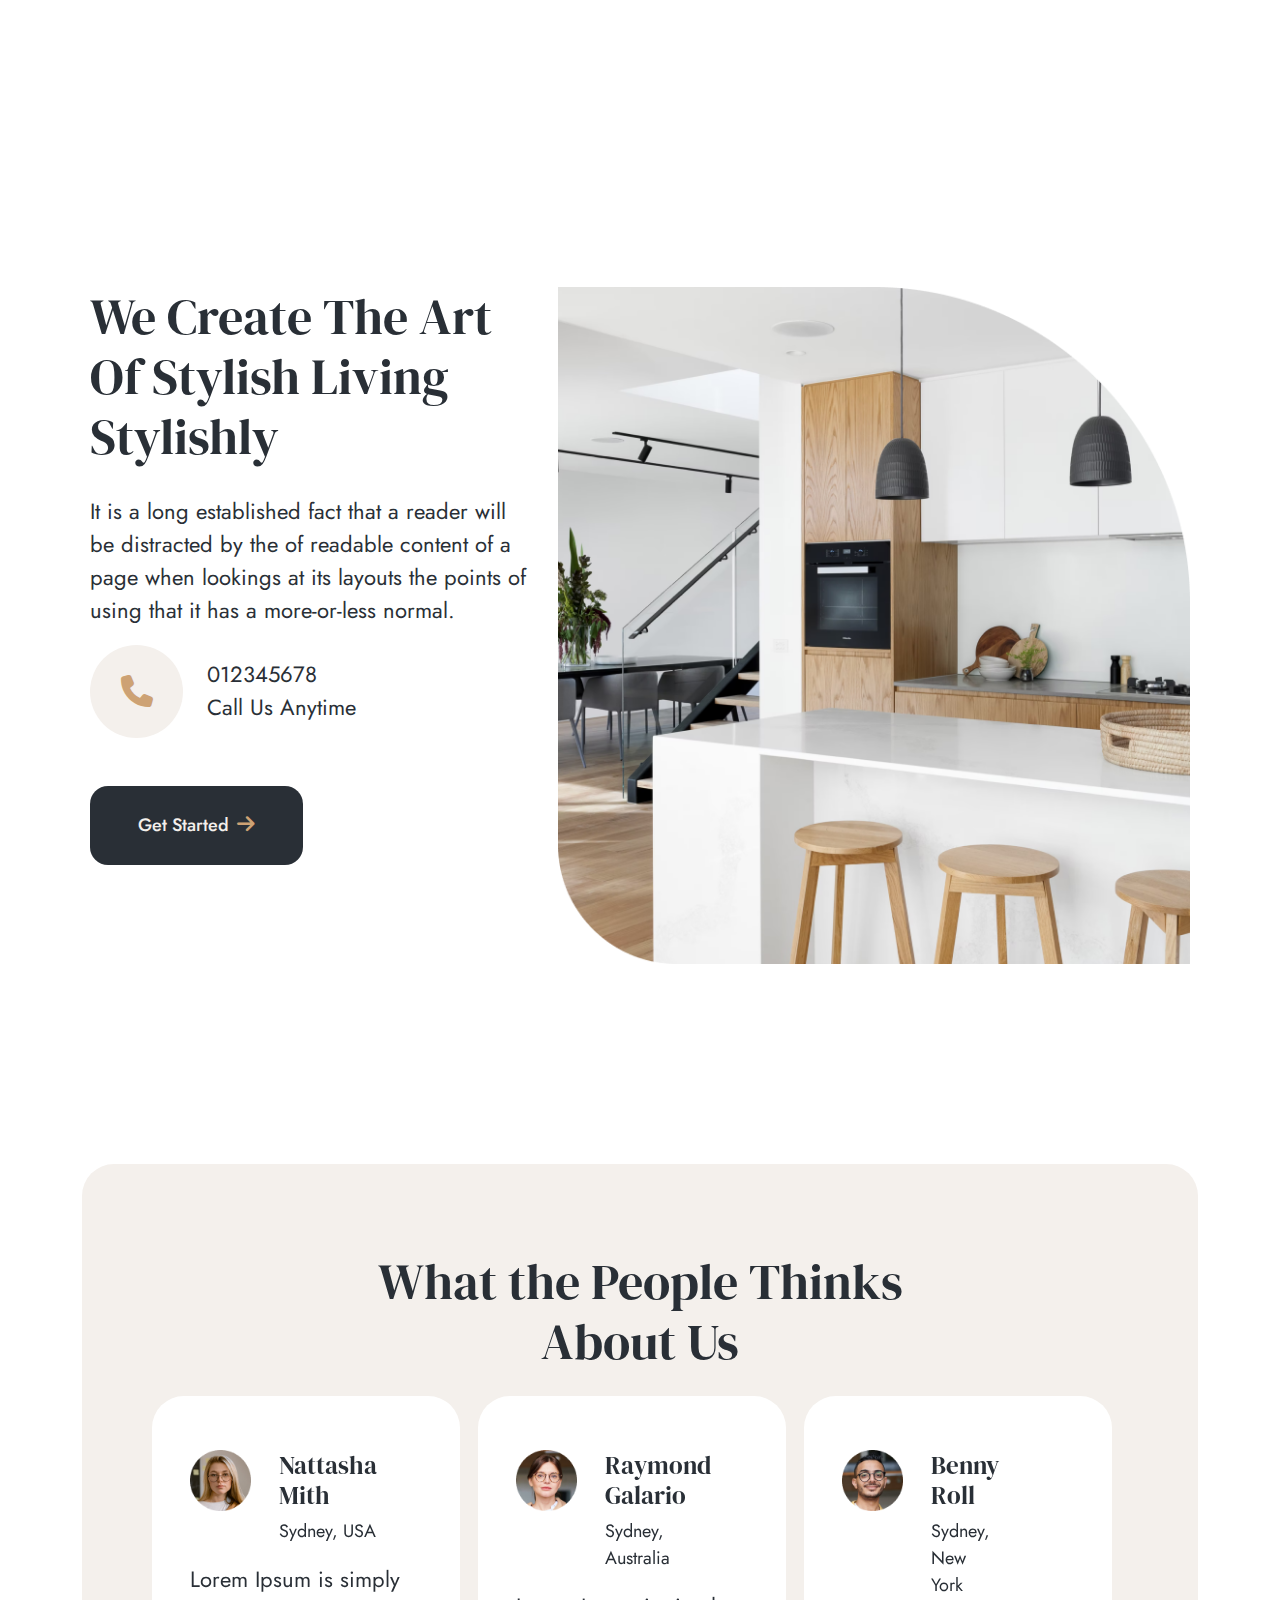
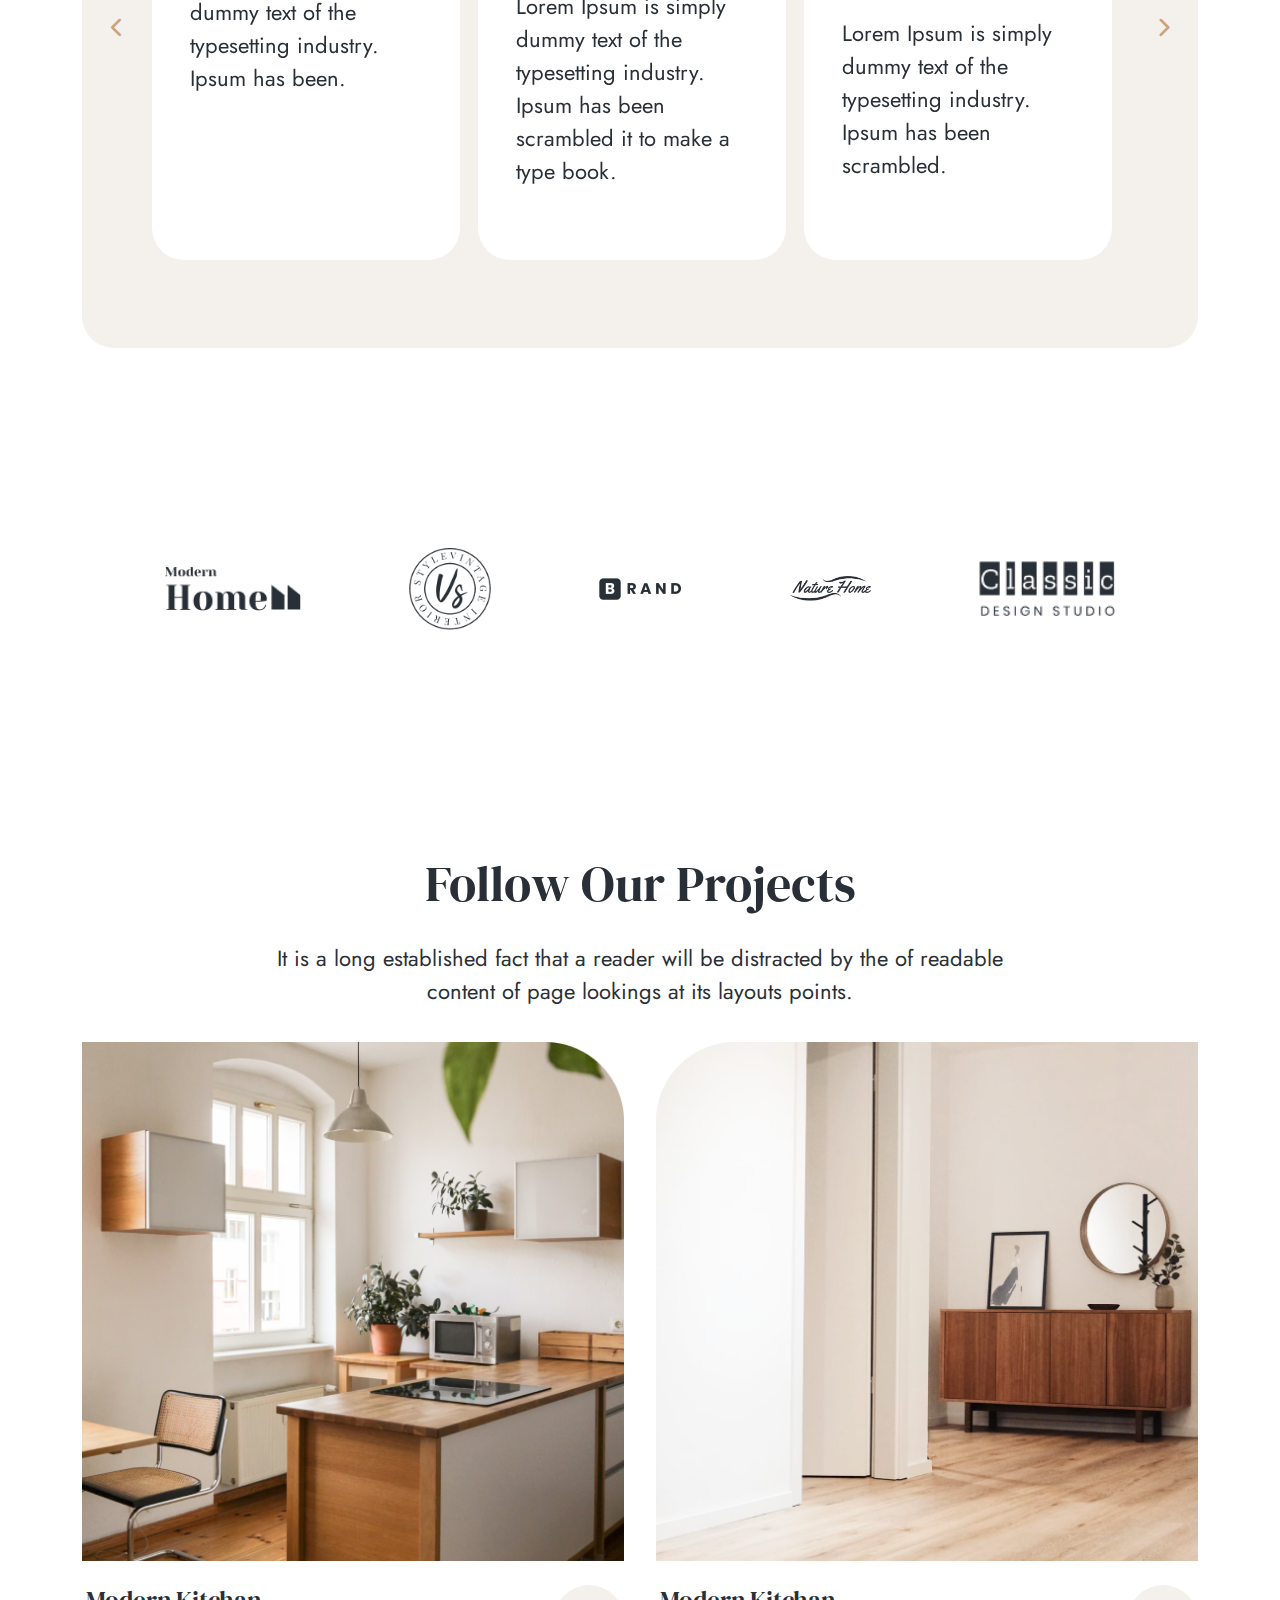
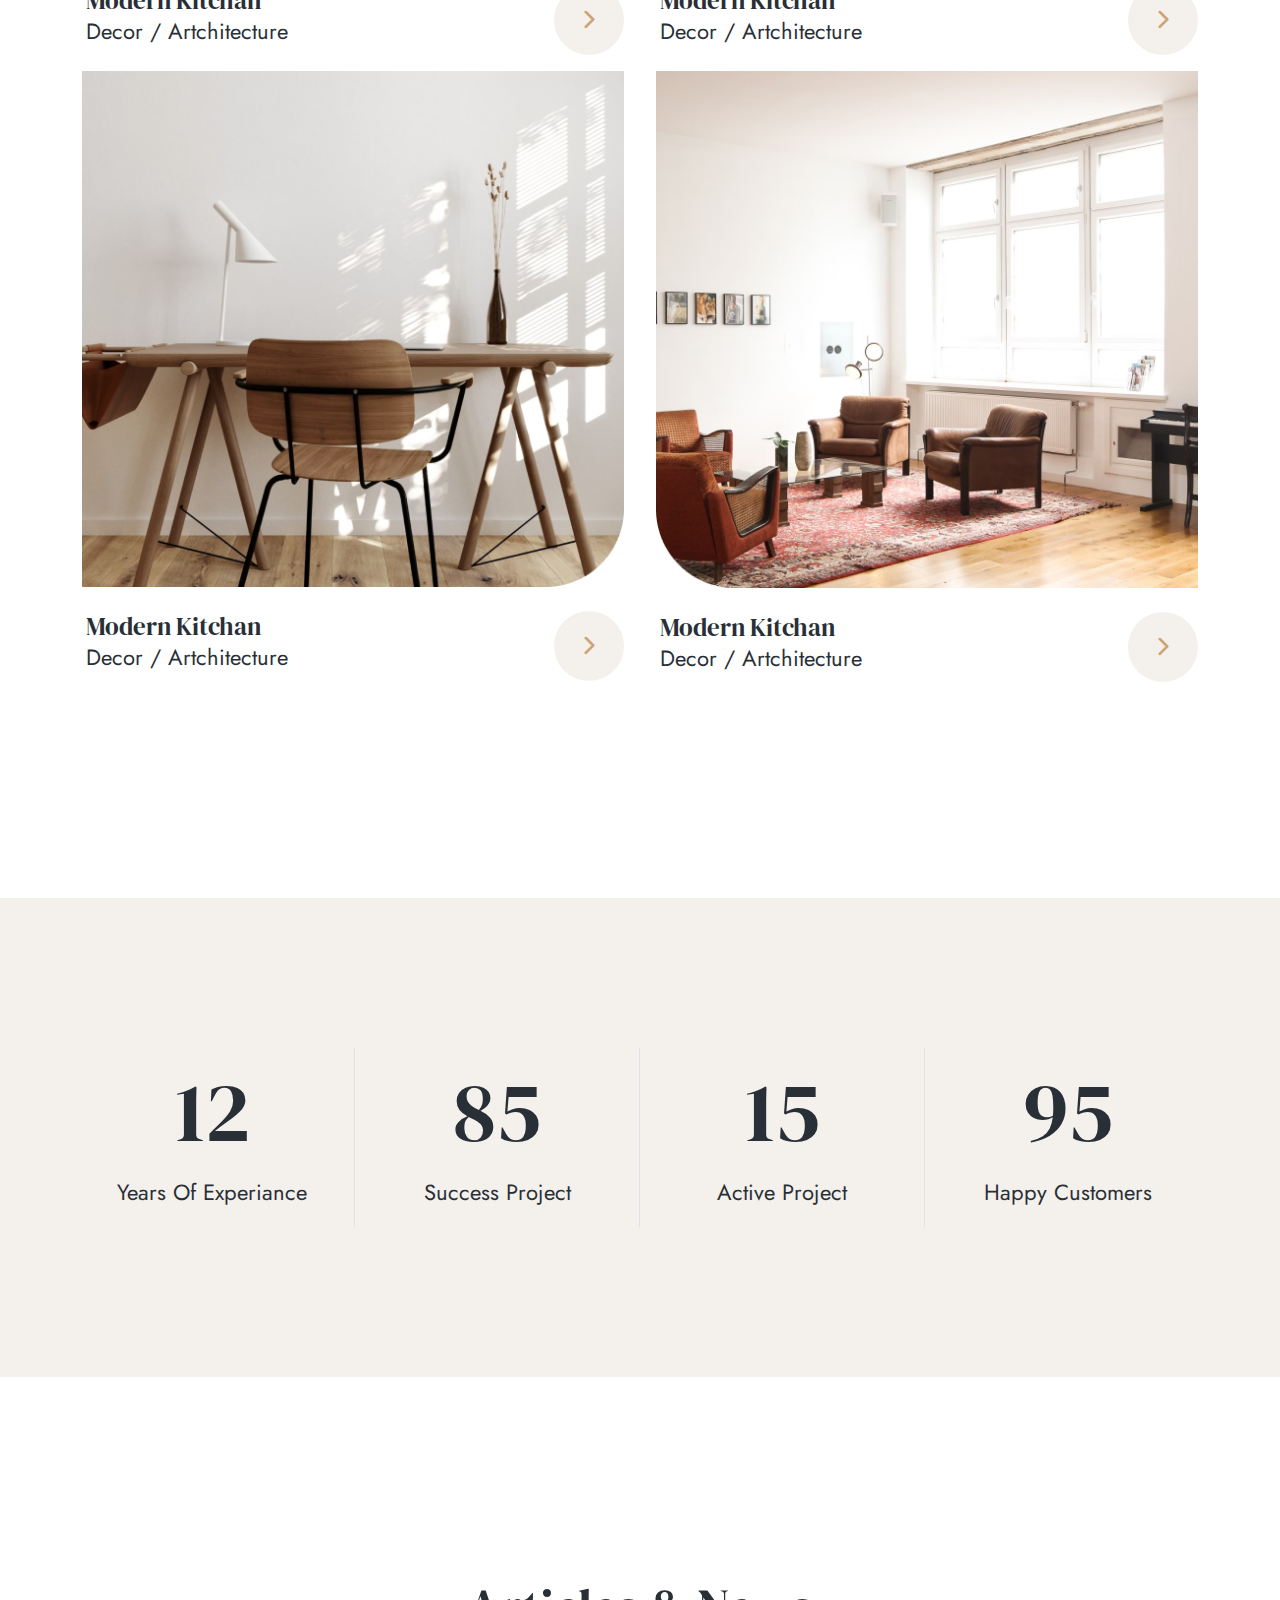
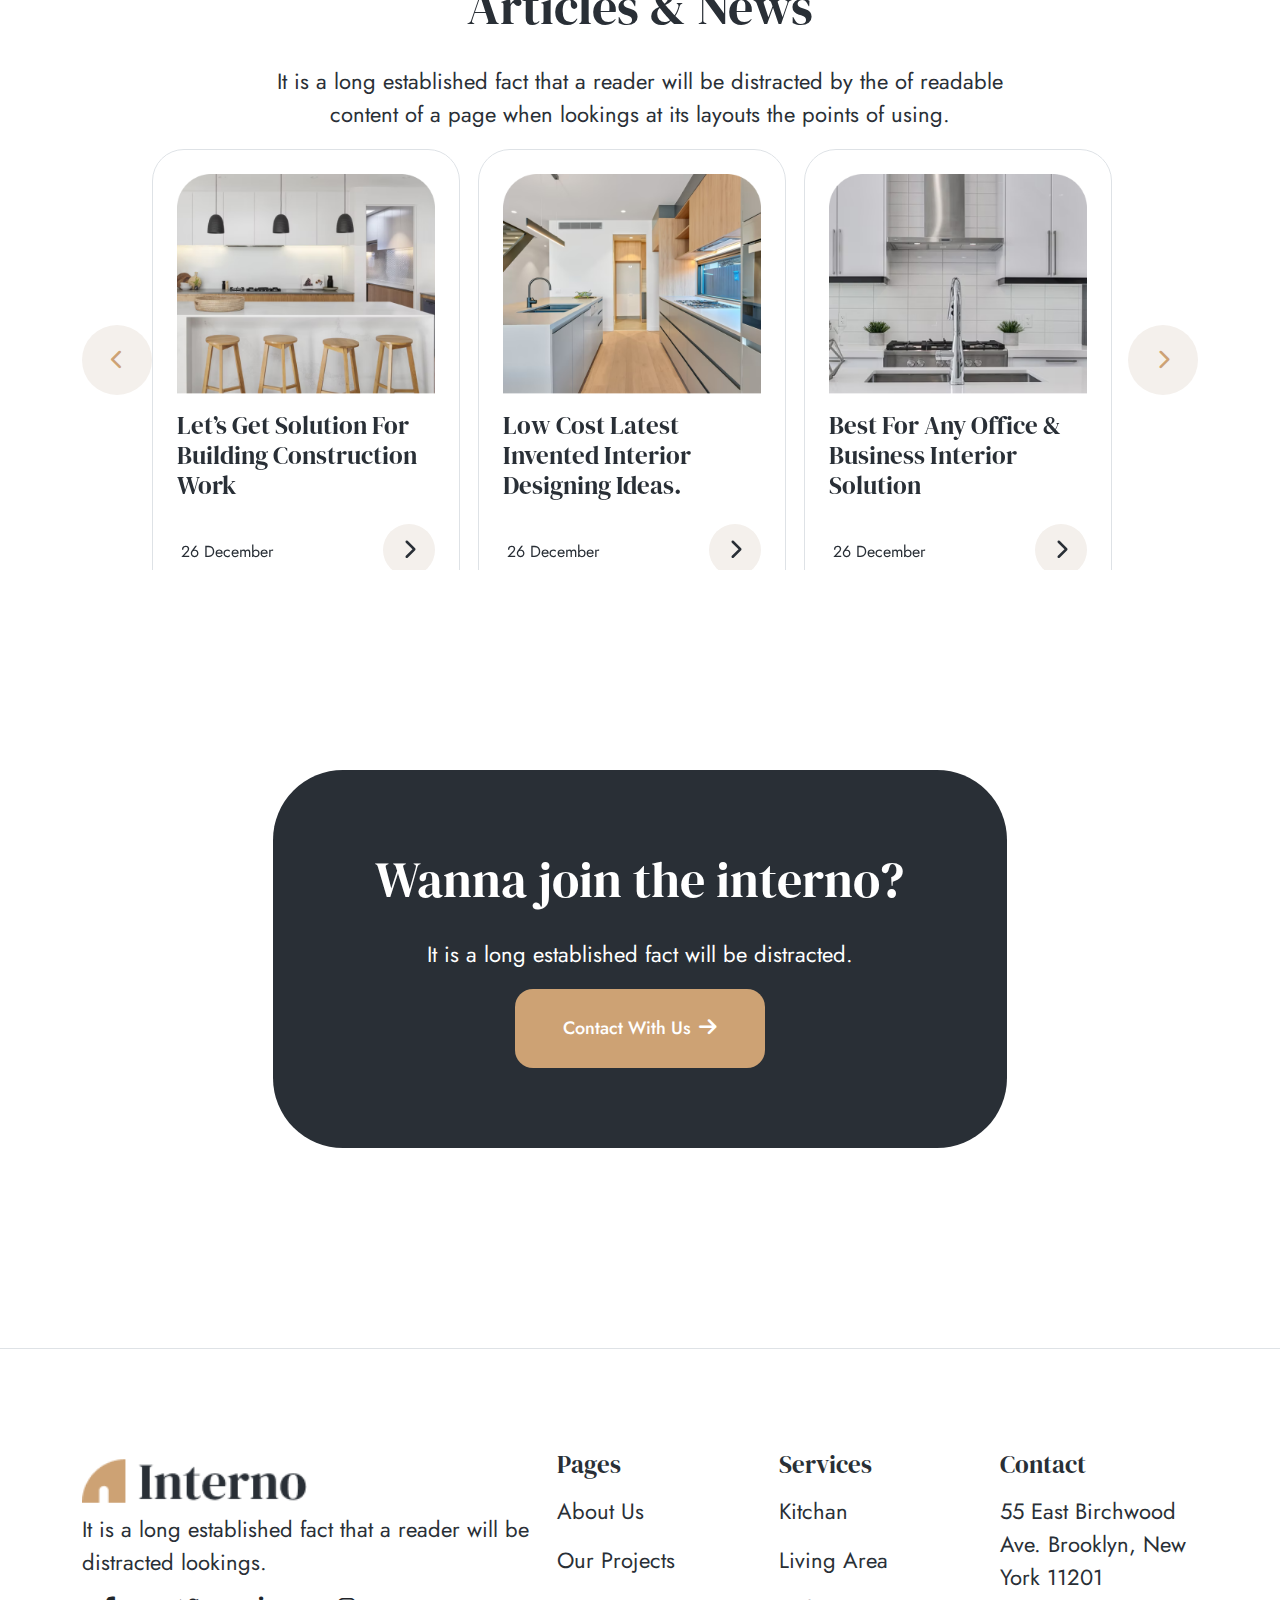
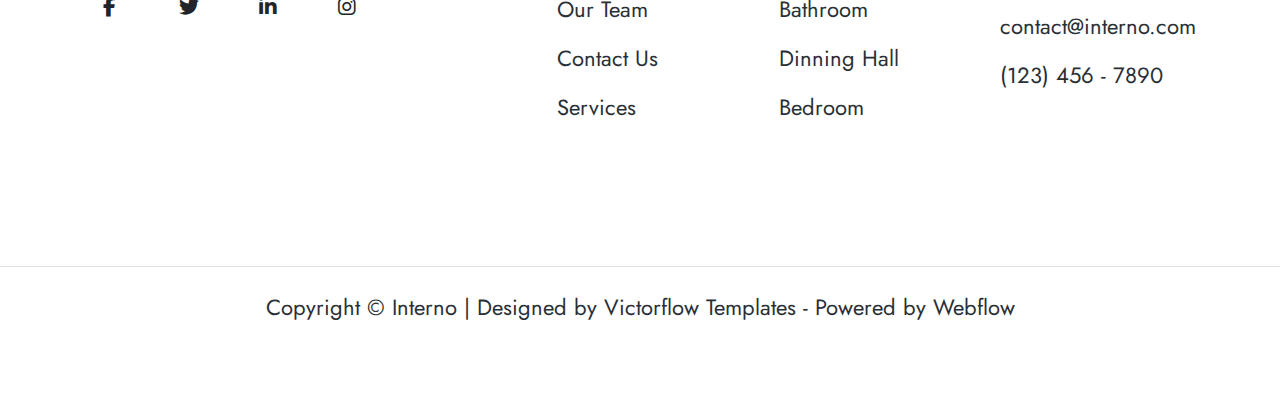
==== commit 18c614b1: "push effect" ====
--- a/index.html
+++ b/index.html
@@ -176,7 +176,7 @@
                     <div class="col-12 pb-4">
                         <h1 class="text-center w-50 m-auto">What the People Thinks About Us</h1>
                     </div>
-                    <div class="slick-feedback">
+                    <div class="slick-feedback slick-custom">
                         <div class="item">
                             <div class="testimonial-item bg-white rounded-5">
                                 <div class="row aboutUs">
@@ -300,12 +300,19 @@
             <div class="row">
                 <div class="col-8 text-center m-auto pb-3">
                     <h1>Follow Our Projects</h1>
-                    <p class="text-responsive">It is a long established fact that a reader will be distracted by the of readable content of page  lookings at its layouts  points.</p>
+                    <p class="text-responsive">
+                        It is a long established fact that a reader will be distracted by the of readable content of page  lookings at its layouts  points.
+                    </p>
                 </div>
                 <div class="col-12">
                     <div class="row">
                         <div class="col-12 col-md-6 pe-3 mb-3">
-                            <a href="./pages/project_details.html"><img src="./assests/img/Modern_Kitchan1.png" alt=""></a>
+                            <a href="./pages/project_details.html" class="img-hover">
+                                <img class="img-hover-block" src="./assests/img/Modern_Kitchan1.png" alt="">
+                                <div class="img-hover-none">
+                                    <img src="./assests/img/Modern_Kitchan4.png" alt="">
+                                </div>
+                            </a>
                             <div class="row mt-4">
                                 <div class="col-8">
                                     <div class="ms-1">
@@ -314,12 +321,19 @@
                                     </div>
                                 </div>
                                 <div class="col-4 d-flex justify-content-end">
-                                    <a href="./pages/project_details.html"><i class="fa-solid fa-chevron-right icon-arrow"></i></a>
+                                    <a href="./pages/project_details.html">
+                                        <i class="fa-solid fa-chevron-right icon-arrow"></i>
+                                    </a>
                                 </div>
                             </div>
                         </div>
                         <div class="col-12 col-md-6 ps-3 mb-3">
-                            <a href="./pages/project_details.html"><img src="./assests/img/Modern_Kitchan2.png" alt=""></a>
+                            <a href="./pages/project_details.html" class="img-hover">
+                                <img class="img-hover-block" src="./assests/img/Modern_Kitchan2.png" alt="">
+                                <div class="img-hover-none">
+                                    <img src="./assests/img/Modern_Kitchan3.png" alt="">
+                                </div>
+                            </a>
                             <div class="row mt-4">
                                 <div class="col-8">
                                     <div class="ms-1">
@@ -337,7 +351,12 @@
                 <div class="col-12">
                     <div class="row">
                         <div class="col-12 col-md-6 pe-3 mb-3">
-                            <a href="./pages/project_details.html"><img src="./assests/img/Modern_Kitchan3.png" alt=""></a>
+                            <a href="./pages/project_details.html" class="img-hover">
+                                <img class="img-hover-block" src="./assests/img/Modern_Kitchan3.png" alt="">
+                                <div class="img-hover-none">
+                                    <img src="./assests/img/Modern_Kitchan1.png" alt="">
+                                </div>
+                            </a>
                             <div class="row mt-4">
                                 <div class="col-8">
                                     <div class="ms-1">
@@ -346,12 +365,19 @@
                                     </div>
                                 </div>
                                 <div class="col-4 d-flex justify-content-end">
-                                    <a href="./pages/project_details.html"><i class="fa-solid fa-chevron-right icon-arrow"></i></a>
+                                    <a href="./pages/project_details.html">
+                                        <i class="fa-solid fa-chevron-right icon-arrow"></i>
+                                    </a>
                                 </div>
                             </div>
                         </div>
                         <div class="col-12 col-md-6 ps-3 mb-3">
-                            <a href="./pages/project_details.html"><img src="./assests/img/Modern_Kitchan4.png" alt=""></a>
+                            <a href="./pages/project_details.html" class="img-hover">
+                                <img class="img-hover-block" src="./assests/img/Modern_Kitchan4.png" alt="">
+                                <div class="img-hover-none">
+                                    <img src="./assests/img/Modern_Kitchan2.png" alt="">
+                                </div>
+                            </a>
                             <div class="row mt-4">
                                 <div class="col-8">
                                     <div class="ms-1">
@@ -360,7 +386,9 @@
                                     </div>
                                 </div>
                                 <div class="col-4 d-flex justify-content-end">
-                                    <a href="./pages/project_details.html"><i class="fa-solid fa-chevron-right icon-arrow"></i></a>
+                                    <a href="./pages/project_details.html">
+                                        <i class="fa-solid fa-chevron-right icon-arrow"></i>
+                                    </a>
                                 </div>
                             </div>
                         </div>
@@ -391,64 +419,114 @@
             </div>
         </div>
         <div class="container content">
-            <div class="row">
-                <div class="col-8 text-center m-auto">
-                    <h1>Articles & News</h1>
-                    <p class="text-responsive">It is a long established fact that a reader will be distracted by the of readable content of a page when lookings at its layouts the points of using.</p>
-                </div>
-                <div class="col-12">
-                    <div class="row">
-                        <div class="col-12 col-md-4 mb-3">
-                            <div class="border rounded-5">
-                                <div class="m-4">
-                                    <img class="img-project" src="./assests/img/Blog/Image_blog1.png" alt="">
-                                    <h3 class="mt-3">Let’s Get Solution For Building Construction Work</h3>
-                                    <div class="mt-4 date">
-                                        <div class="p-0">
-                                            <div class="ms-1">
-                                                <p class="fs-6">26 December</p>
-                                            </div>
-                                        </div>
-                                        <div class="p-0">
-                                            <a href=""><i class="fa-solid fa-chevron-right icon-arrow-blog"></i></a>
-                                        </div>
-                                    </div>
-                                </div>
-                            </div>
-                        </div>
-                        <div class="col-12 col-md-4 mb-3">
-                            <div class="border rounded-5" style="background-color: #F4F0EC;">
-                                <div class="m-4">
-                                    <img class="img-project" src="./assests/img/Blog/Image_blog2.png" alt="">
-                                    <h3 class="mt-3">Low Cost Latest Invented Interior Designing Ideas.</h3>
-                                    <div class="mt-4 date">
-                                        <div class="p-0">
-                                            <div class="ms-1">
-                                                <p class="fs-6">26 December</p>
-                                            </div>
-                                        </div>
-                                        <div class="col-3 p-0 d-flex justify-content-end">
-                                            <a href=""><i class="fa-solid fa-chevron-right icon-arrow-blog bg-white"></i></a>
-                                        </div>
-                                    </div>
-                                </div>
-                            </div>
-                        </div>
-                        <div class="col-12 col-md-4 mb-3">
-                            <div class="border rounded-5">
-                                <div class="m-4">
-                                    <img class="img-project" src="./assests/img/Blog/Image_blog3.png" alt="">
-                                    <h3 class="mt-3">Best For Any Office & Business Interior Solution</h3>
-                                    <div class="mt-4 date">
-                                        <div class="p-0">
-                                            <div class="ms-1">
-                                                <p class="fs-6">26 December</p>
-                                            </div>
-                                        </div>
-                                        <div class="col-3 p-0 d-flex justify-content-end">
-                                            <a href=""><i class="fa-solid fa-chevron-right icon-arrow-blog"></i></a>
-                                        </div>
-                                    </div>
+            <div class="col-8 text-center m-auto">
+                <h1>Articles & News</h1>
+                <p class="text-responsive">It is a long established fact that a reader will be distracted by the of readable content of a page when lookings at its layouts the points of using.</p>
+            </div>
+            <div class="slick-blog slick-custom">
+                <div class="col-12 col-md-4 mb-3">
+                    <div class="border rounded-5 blog-hover">
+                        <div class="m-4">
+                            <img class="img-project" src="./assests/img/Blog/Image_blog1.png" alt="">
+                            <h3 class="mt-3">Let’s Get Solution For Building Construction Work</h3>
+                            <div class="mt-4 date">
+                                <div class="p-0">
+                                    <div class="ms-1">
+                                        <p class="fs-6">26 December</p>
+                                    </div>
+                                </div>
+                                <div class="p-0">
+                                    <a href=""><i class="fa-solid fa-chevron-right icon-arrow-blog"></i></a>
+                                </div>
+                            </div>
+                        </div>
+                    </div>
+                </div>
+                <div class="col-12 col-md-4 mb-3">
+                    <div class="border rounded-5 blog-hover">
+                        <div class="m-4">
+                            <img class="img-project" src="./assests/img/Blog/Image_blog2.png" alt="">
+                            <h3 class="mt-3">Low Cost Latest Invented Interior Designing Ideas.</h3>
+                            <div class="mt-4 date">
+                                <div class="p-0">
+                                    <div class="ms-1">
+                                        <p class="fs-6">26 December</p>
+                                    </div>
+                                </div>
+                                <div class="col-3 p-0 d-flex justify-content-end">
+                                    <a href=""><i class="fa-solid fa-chevron-right icon-arrow-blog"></i></a>
+                                </div>
+                            </div>
+                        </div>
+                    </div>
+                </div>
+                <div class="col-12 col-md-4 mb-3">
+                    <div class="border rounded-5 blog-hover">
+                        <div class="m-4">
+                            <img class="img-project" src="./assests/img/Blog/Image_blog3.png" alt="">
+                            <h3 class="mt-3">Best For Any Office & Business Interior Solution</h3>
+                            <div class="mt-4 date">
+                                <div class="p-0">
+                                    <div class="ms-1">
+                                        <p class="fs-6">26 December</p>
+                                    </div>
+                                </div>
+                                <div class="col-3 p-0 d-flex justify-content-end">
+                                    <a href=""><i class="fa-solid fa-chevron-right icon-arrow-blog"></i></a>
+                                </div>
+                            </div>
+                        </div>
+                    </div>
+                </div>
+                <div class="col-12 col-md-4 mb-3">
+                    <div class="border rounded-5 blog-hover">
+                        <div class="m-4">
+                            <img class="img-project" src="./assests/img/Blog/Image_blog1.png" alt="">
+                            <h3 class="mt-3">Let’s Get Solution For Building Construction Work</h3>
+                            <div class="mt-4 date">
+                                <div class="p-0">
+                                    <div class="ms-1">
+                                        <p class="fs-6">26 December</p>
+                                    </div>
+                                </div>
+                                <div class="p-0">
+                                    <a href=""><i class="fa-solid fa-chevron-right icon-arrow-blog"></i></a>
+                                </div>
+                            </div>
+                        </div>
+                    </div>
+                </div>
+                <div class="col-12 col-md-4 mb-3">
+                    <div class="border rounded-5 blog-hover">
+                        <div class="m-4">
+                            <img class="img-project" src="./assests/img/Blog/Image_blog2.png" alt="">
+                            <h3 class="mt-3">Low Cost Latest Invented Interior Designing Ideas.</h3>
+                            <div class="mt-4 date">
+                                <div class="p-0">
+                                    <div class="ms-1">
+                                        <p class="fs-6">26 December</p>
+                                    </div>
+                                </div>
+                                <div class="col-3 p-0 d-flex justify-content-end">
+                                    <a href=""><i class="fa-solid fa-chevron-right icon-arrow-blog"></i></a>
+                                </div>
+                            </div>
+                        </div>
+                    </div>
+                </div>
+                <div class="col-12 col-md-4 mb-3">
+                    <div class="border rounded-5 blog-hover">
+                        <div class="m-4">
+                            <img class="img-project" src="./assests/img/Blog/Image_blog3.png" alt="">
+                            <h3 class="mt-3">Best For Any Office & Business Interior Solution</h3>
+                            <div class="mt-4 date">
+                                <div class="p-0">
+                                    <div class="ms-1">
+                                        <p class="fs-6">26 December</p>
+                                    </div>
+                                </div>
+                                <div class="col-3 p-0 d-flex justify-content-end">
+                                    <a href=""><i class="fa-solid fa-chevron-right icon-arrow-blog"></i></a>
                                 </div>
                             </div>
                         </div>
--- a/assests/css/stylesguide.css
+++ b/assests/css/stylesguide.css
@@ -320,15 +320,17 @@
     left: 0;
 }
 
-.slick-feedback {
+
+/* Effect */
+.slick-custom {
     display: flex;
     align-items: center;
 }
-.slick-feedback .slick-slide {
+.slick-custom .slick-slide {
     margin-right: 18px;
 }
 
-.slick-feedback .slick-slide:last-of-type {
+.slick-custom .slick-slide:last-of-type {
     margin-right: 0;
 }
 .slick-slide > div,
@@ -341,3 +343,26 @@
     background-color: #F4F0EC;
     box-shadow: inset 0 calc(-1 * var(--bs-accordion-border-width)) 0 var(--bs-accordion-border-color);
 }
+.blog-hover:hover {
+    background-color: #F4F0EC;
+}
+
+.img-hover {
+    position: relative;
+}
+.img-hover-none {
+    display: none;
+}
+.img-hover:hover .img-hover-none {
+    display: block;
+    width: 100%;
+    position: absolute;
+    top: -988%;
+    left: 0;
+    z-index: 1;
+}
+
+.img-hover:hover .img-hover-block {
+    opacity: 0;
+}
+
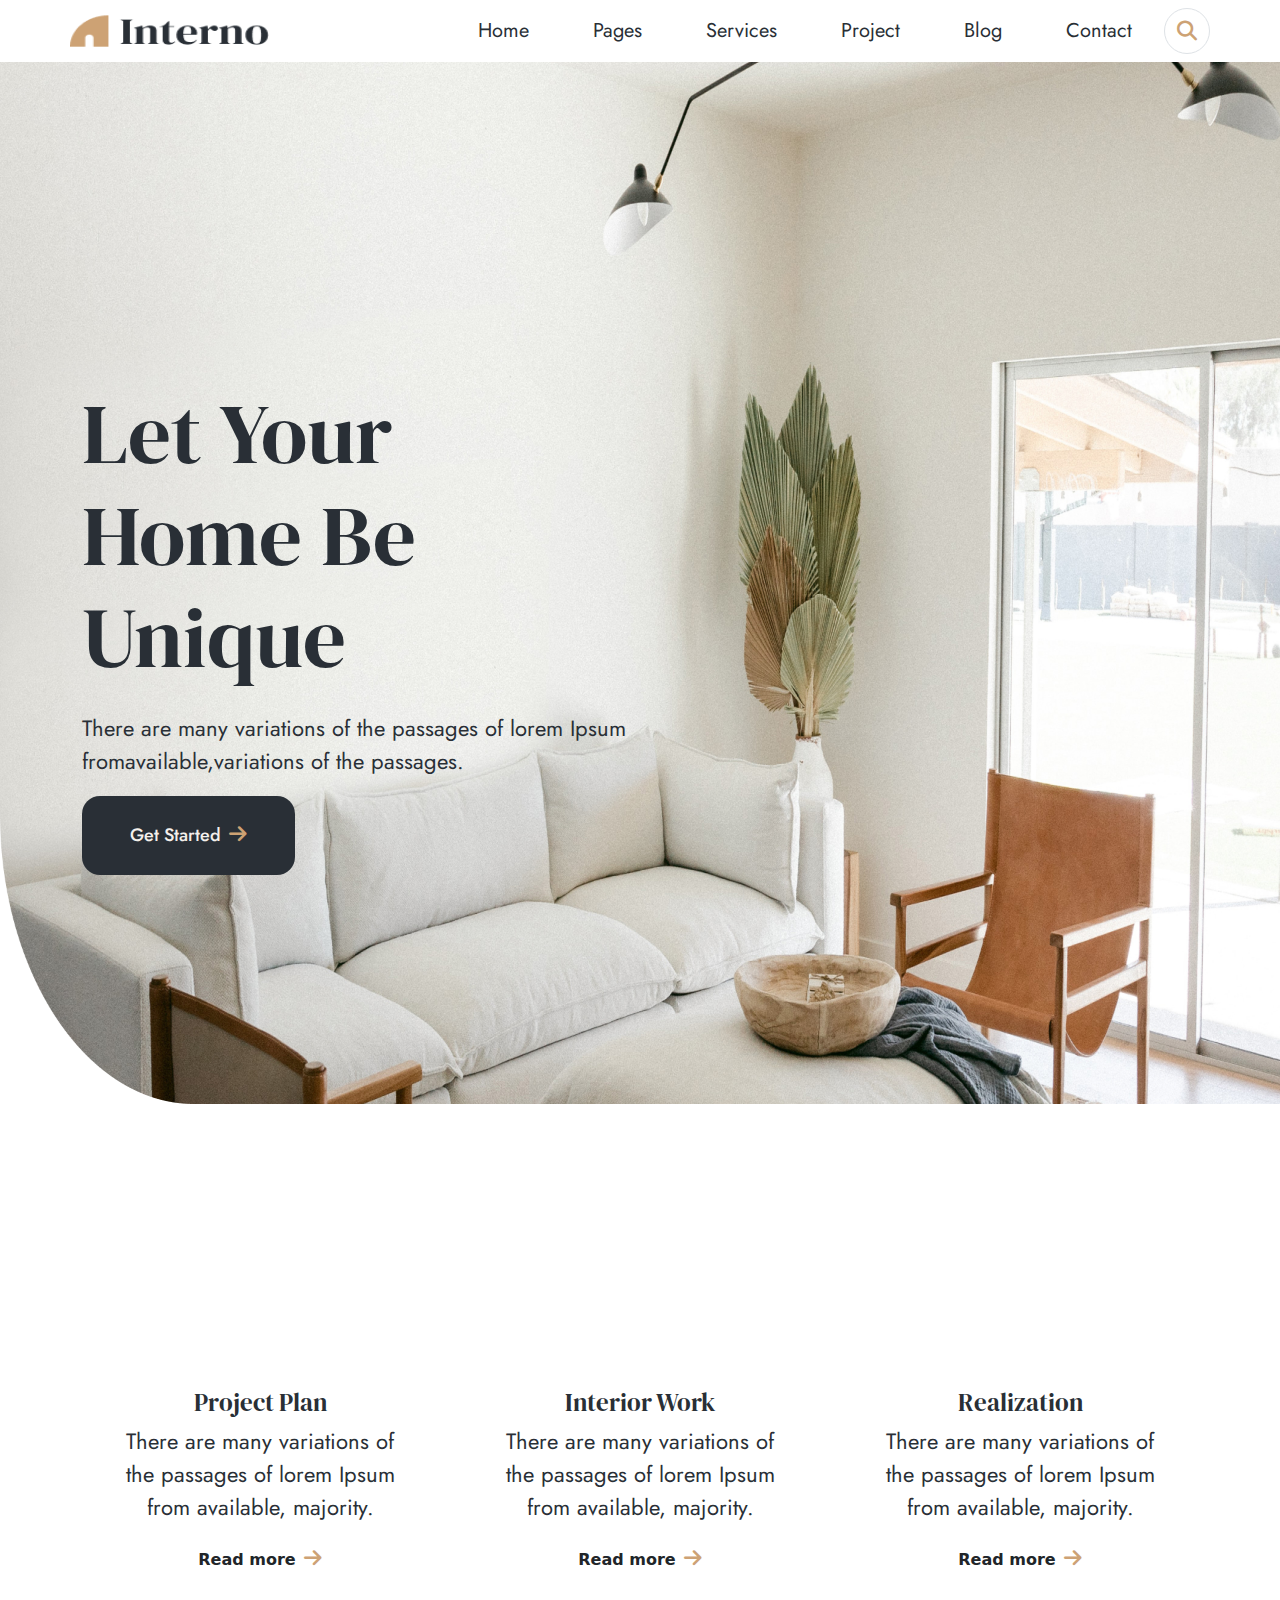
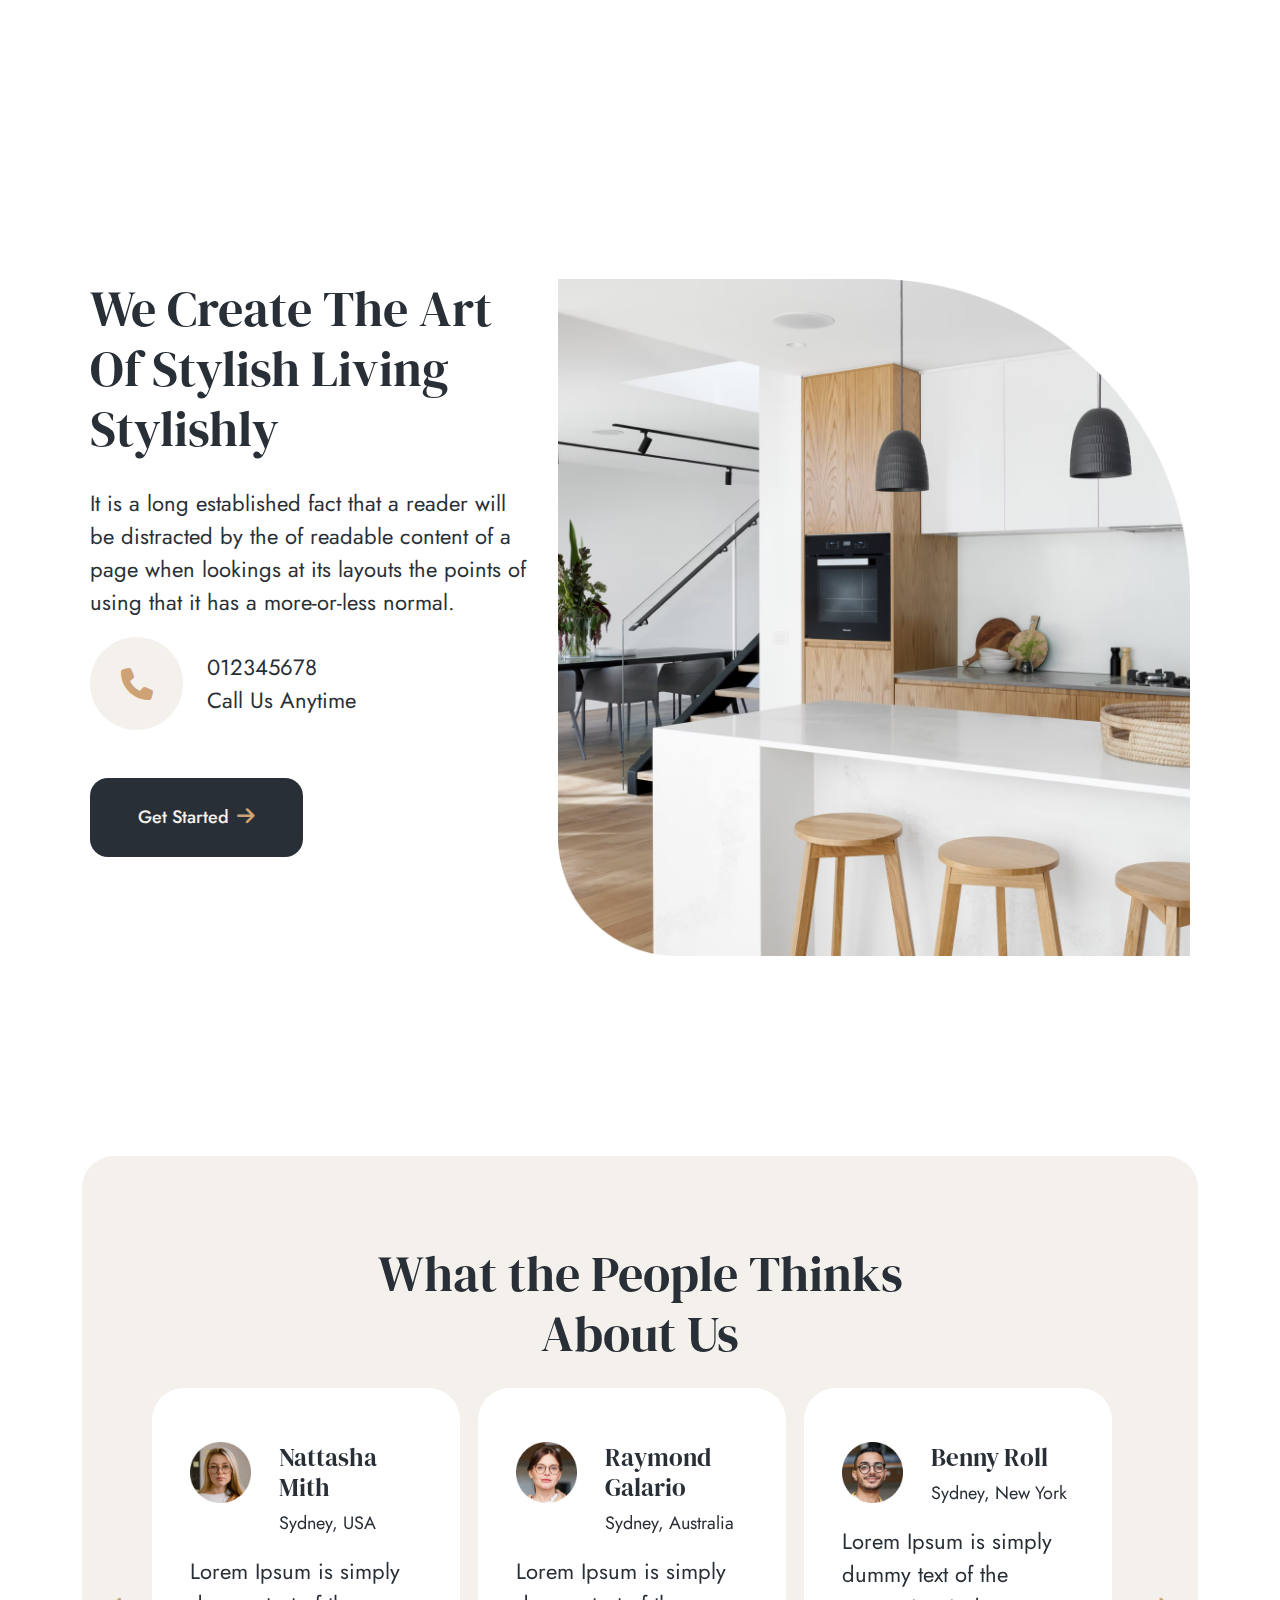
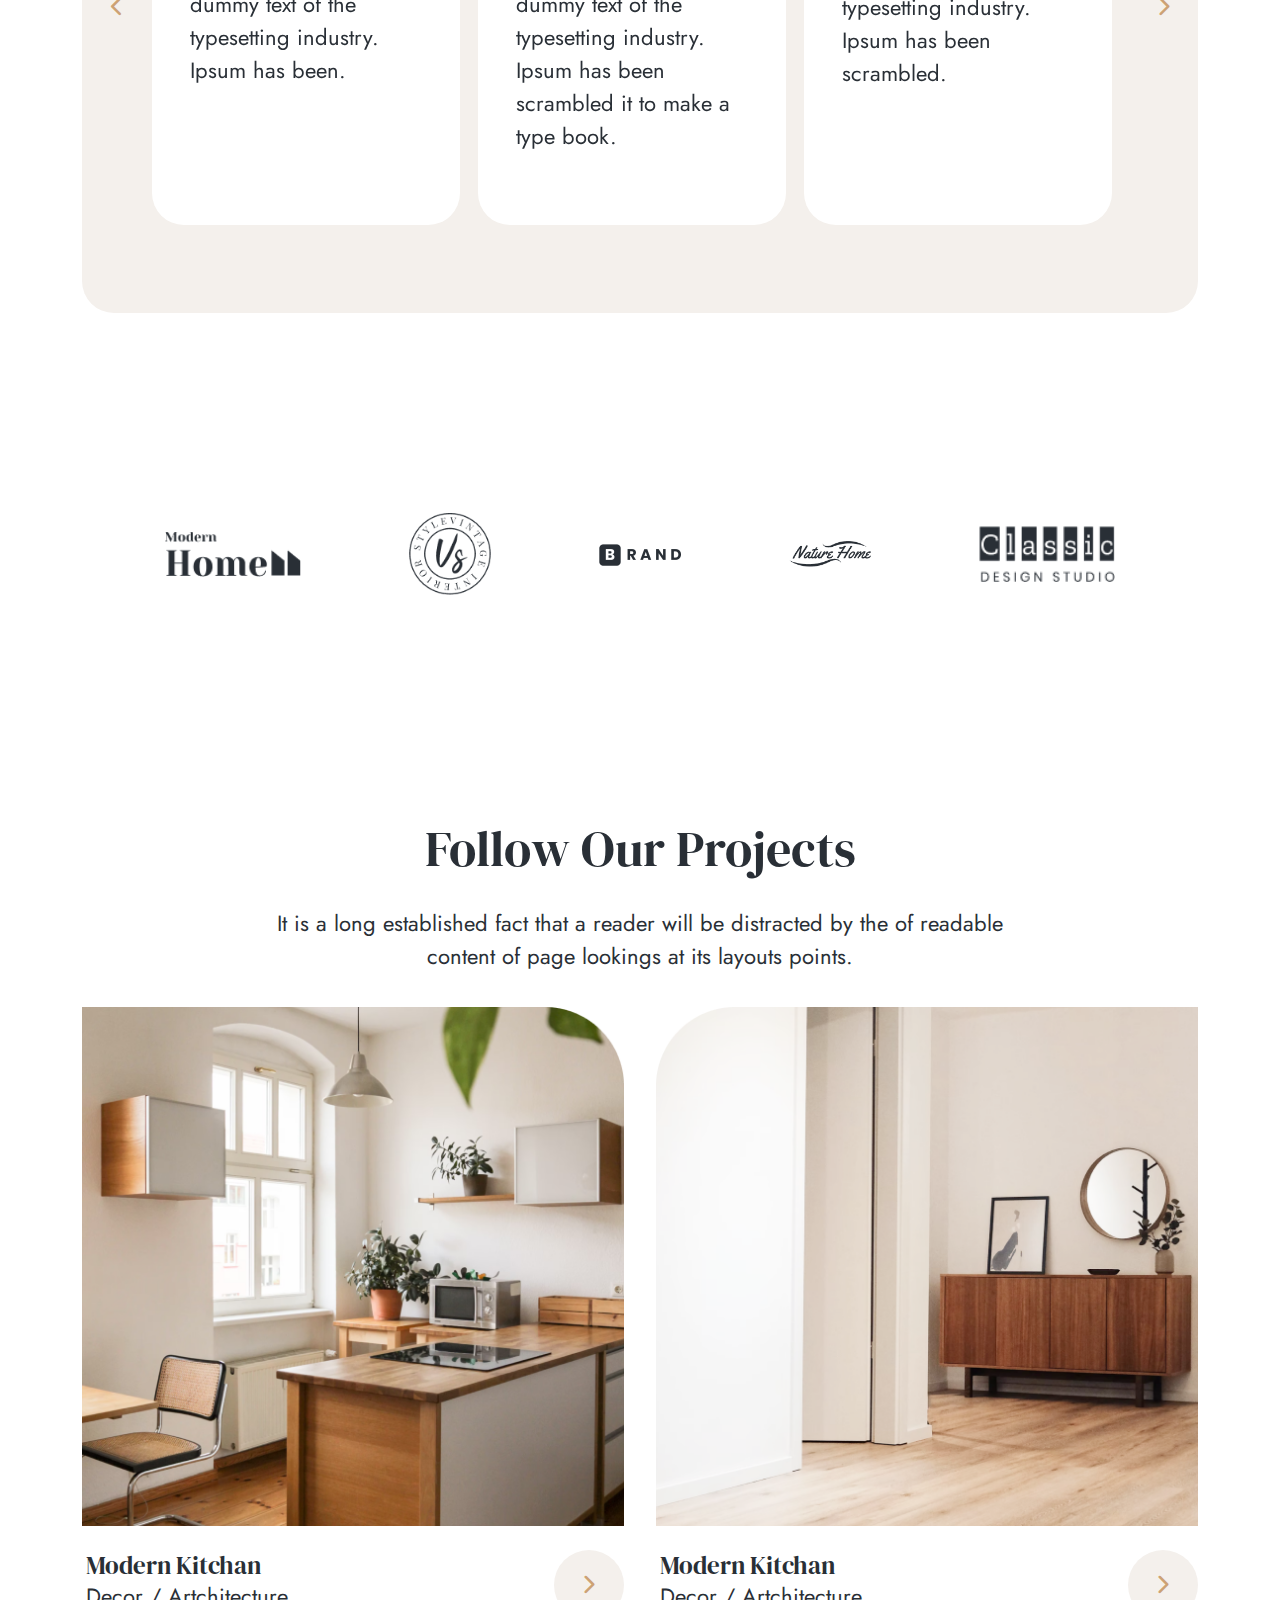
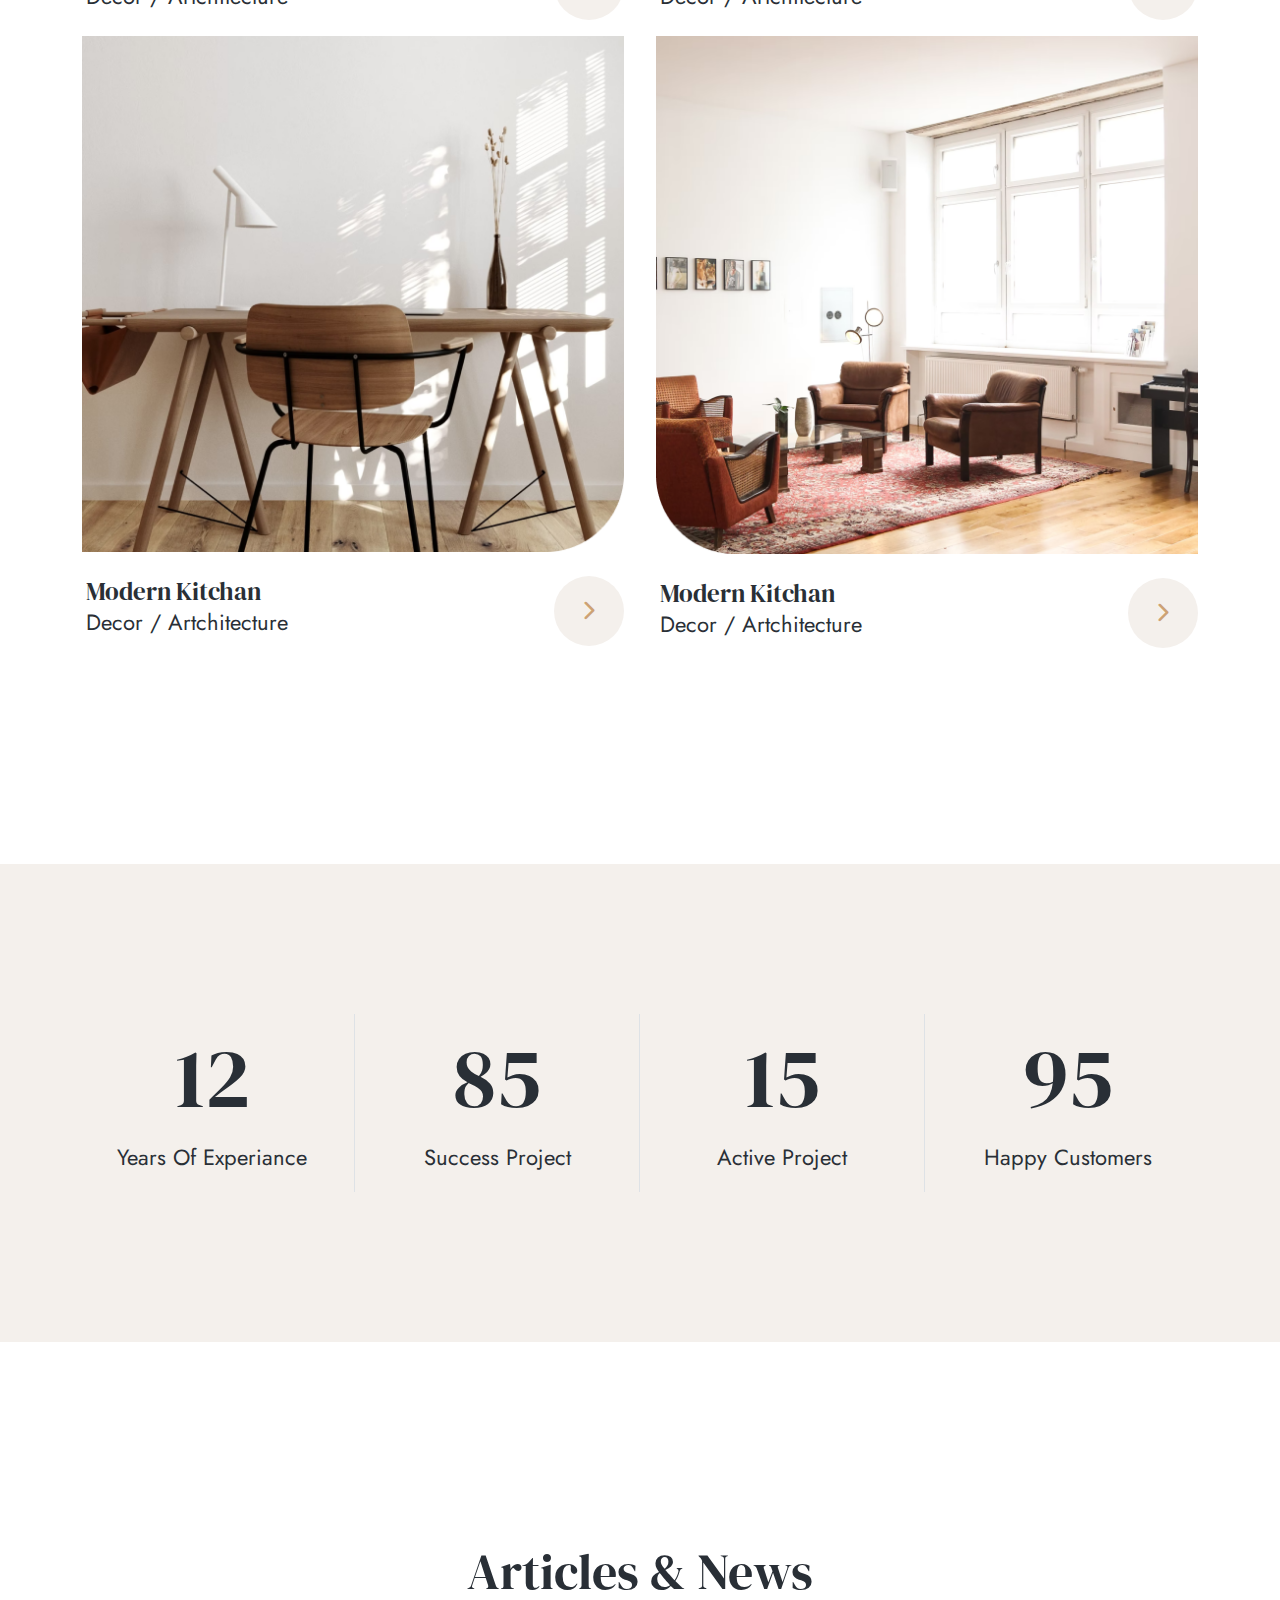
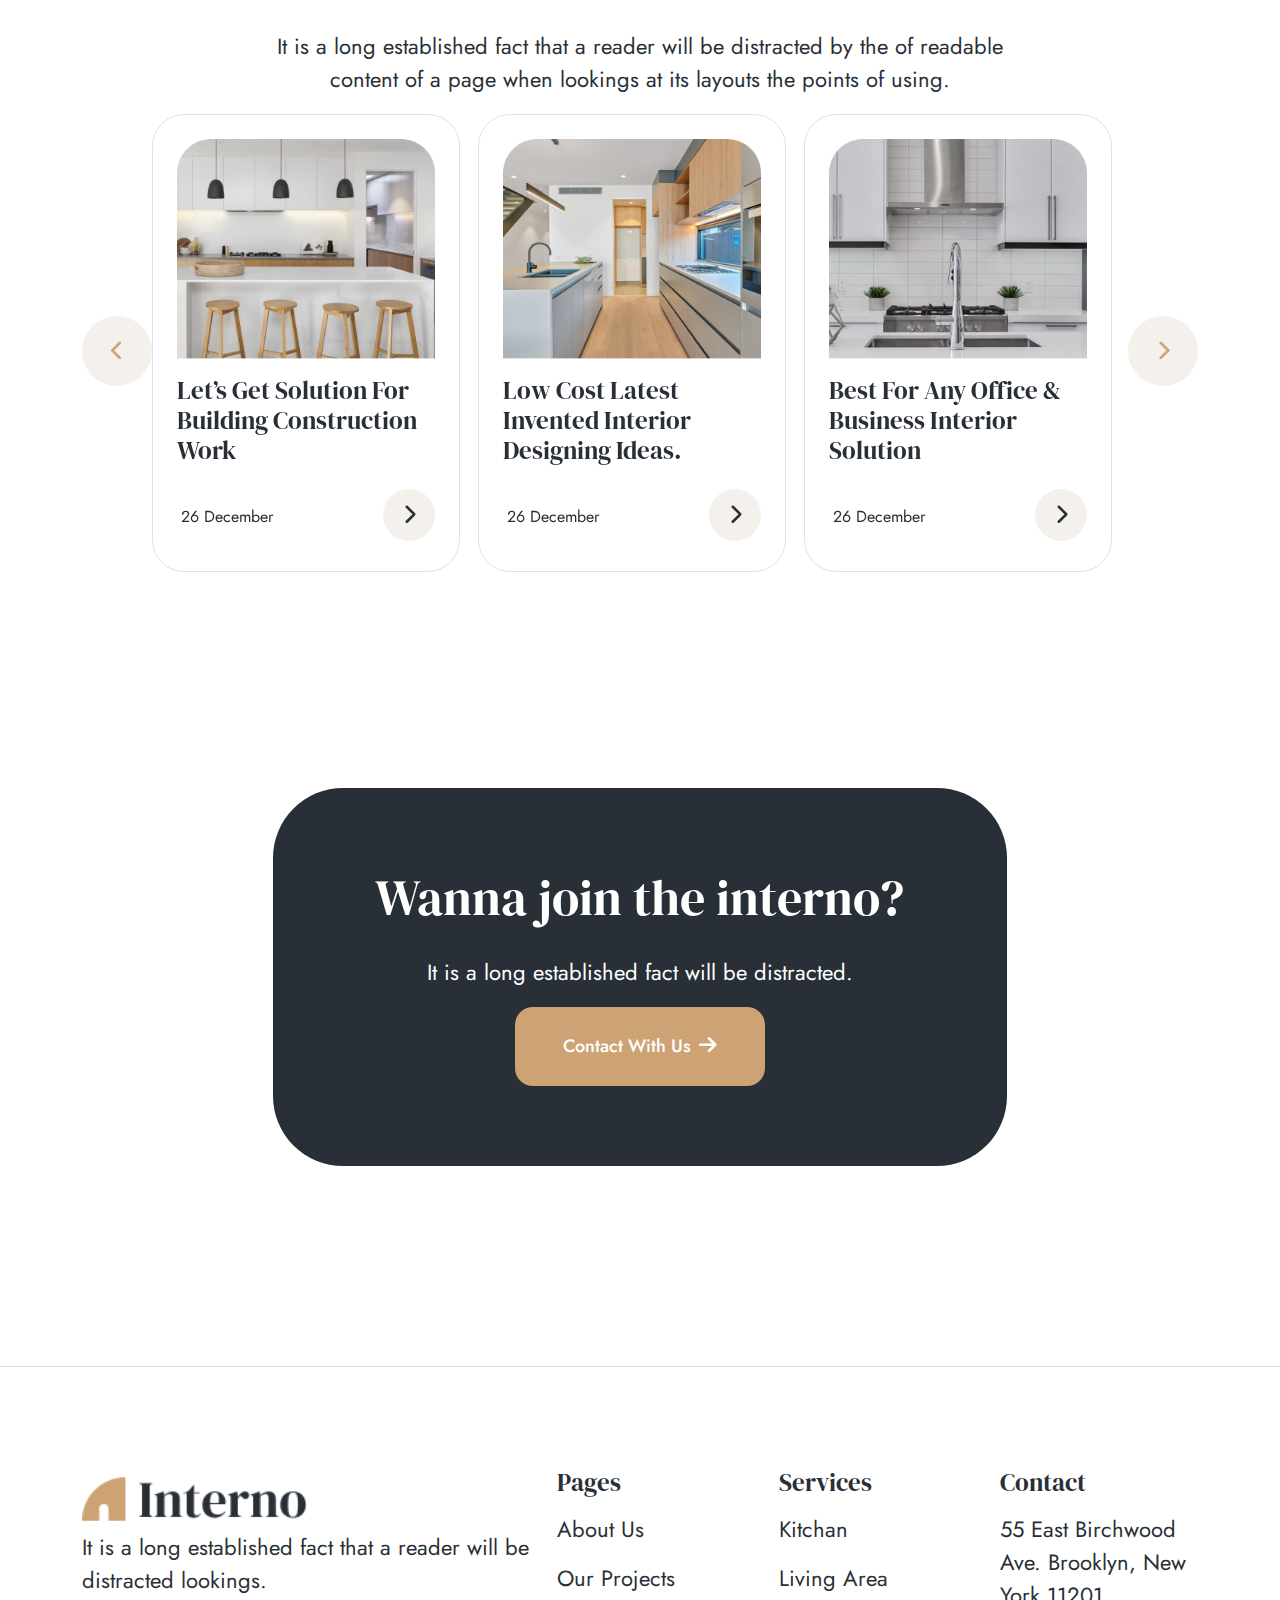
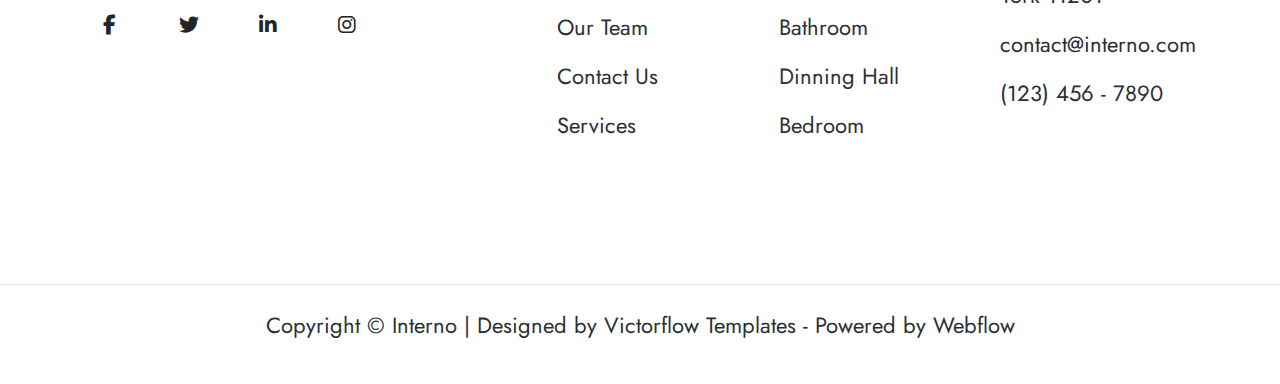
==== commit 728d0216: "update search and map" ====
--- a/index.html
+++ b/index.html
@@ -22,9 +22,10 @@
                         <a class="navbar-brand" href="index.html"><img src="./assests/img/Logo.png" alt="Logo"></a>
                     </div>
                     <div class="col-4 icon-bars">
-                        <div class="border-search-rps d-flex align-items-center border" id="search-rps">
-                            <input class="search-rps" type="search">
+                        <div class="border-search-rps d-flex align-items-center border" id="searchRps">
+                            <input class="search-rps" onkeyup="showContentSearch(event, true, true)" type="search">
                             <i class="fa-solid fa-magnifying-glass" onclick="showSearchRps()"></i>
+                            <div class="search-content"></div>
                         </div>
                         <i class="fa-solid fa-bars icon-navbars border px-2 py-1 rounded-3" onclick="showNav()"></i>
                     </div>
@@ -86,8 +87,9 @@
                                     </div>
                                 </li>
                                 <div class="border-search border" id="search">
-                                    <input class="search" type="search" placeholder="Search">
-                                    <i class="fa-solid fa-magnifying-glass" onclick="showSearch()"></i>
+                                    <input class="search" onkeyup="showContentSearch(event, false, true)" type="search" placeholder="Search">
+                                    <i class="fa-solid fa-magnifying-glass" onclick="showInputSearch()"></i>
+                                    <div class="search-content"></div>
                                 </div>
                             </ul>
                         </div>
@@ -108,7 +110,7 @@
                                 <div class="col-12 col-md-6 m-auto">
                                     <h1 class="disply-text">Let Your Home Be Unique</h1>
                                     <p class="text-responsive">There are many variations of the passages of lorem Ipsum fromavailable,variations of the passages.</p>
-                                    <button class="btn btn-guide btn-secondary color-primary-btn2">Get Started<i class="fa-solid fa-arrow-right ms-2"></i></button>
+                                    <a href="./pages/project.html" class="btn btn-guide btn-secondary color-primary-btn2">Get Started<i class="fa-solid fa-arrow-right ms-2"></i></a>
                                 </div>
                                 <div class="col-6"></div>
                             </div>
@@ -124,21 +126,21 @@
                     <p>
                         There are many variations of the passages of lorem Ipsum from available, majority.
                     </p>
-                    <span class="btn fw-bold">Read more<i class="fa-solid fa-arrow-right ms-2"></i></span>
+                    <a href="" class="btn fw-bold hoverRead">Read more<i class="fa-solid fa-arrow-right ms-2"></i></a>
                 </div>
                 <div class="col-12 col-md-4 text-center plan">
                     <h3>Interior Work</h3>
                     <p>
                         There are many variations of the passages of lorem Ipsum from available, majority.
                     </p>
-                    <span class="btn fw-bold">Read more<i class="fa-solid fa-arrow-right ms-2"></i></span>
+                    <a href="" class="btn fw-bold hoverRead">Read more<i class="fa-solid fa-arrow-right ms-2"></i></a>
                 </div>
                 <div class="col-12 col-md-4 text-center plan">
                     <h3>Realization</h3>
                     <p>
                         There are many variations of the passages of lorem Ipsum from available, majority.
                     </p>
-                    <span class="btn fw-bold">Read more<i class="fa-solid fa-arrow-right ms-2"></i></span>
+                    <a href="" class="btn fw-bold hoverRead">Read more<i class="fa-solid fa-arrow-right ms-2"></i></a>
                 </div>
             </div>
         </div>
@@ -199,7 +201,7 @@
                                     <div class="col-4 col-md-8 col-lg-4">
                                         <img src="./assests/img/people2.png" alt="">
                                     </div>
-                                    <div class="col-4 col-md-12 col-lg-4 d-flex align-items-center">
+                                    <div class="col-8 col-md-12 col-lg-8 d-flex align-items-center">
                                         <div class="ms-1">
                                             <h3>Raymond Galario</h3>
                                             <p class="small-paragraph">Sydney, Australia</p>
@@ -215,7 +217,7 @@
                                     <div class="col-4 col-md-8 col-lg-4">
                                         <img src="./assests/img/people3.png" alt="">
                                     </div>
-                                    <div class="col-4 col-md-12 col-lg-4 d-flex align-items-center">
+                                    <div class="col-8 col-md-12 col-lg-8 d-flex align-items-center">
                                         <div class="ms-1">
                                             <h3>Benny Roll</h3>
                                             <p class="small-paragraph">Sydney, New York</p>
@@ -229,11 +231,11 @@
                             <div class="testimonial-item bg-white rounded-5">
                                 <div class="row aboutUs">
                                     <div class="col-4 col-md-8 col-lg-4">
-                                        <img src="./assests/img/people1.png" alt="">
+                                        <img src="./assests/img/people4.png" alt="">
                                     </div>
                                     <div class="col-8 col-md-12 col-lg-8 d-flex align-items-center">
                                         <div class="ms-1">
-                                            <h3>Nattasha Mith</h3>
+                                            <h3>Nattasha Julie</h3>
                                             <p class="small-paragraph">Sydney, USA</p>
                                         </div>
                                     </div>
@@ -245,11 +247,11 @@
                             <div class="testimonial-item bg-white rounded-5">
                                 <div class="row aboutUs">
                                     <div class="col-4 col-md-8 col-lg-4">
-                                        <img src="./assests/img/people2.png" alt="">
-                                    </div>
-                                    <div class="col-4 col-md-12 col-lg-4 d-flex align-items-center">
+                                        <img src="./assests/img/people5.png" alt="">
+                                    </div>
+                                    <div class="col-8 col-md-12 col-lg-8 d-flex align-items-center">
                                         <div class="ms-1">
-                                            <h3>Raymond Galario</h3>
+                                            <h3>John Smith</h3>
                                             <p class="small-paragraph">Sydney, Australia</p>
                                         </div>
                                     </div>
@@ -261,11 +263,11 @@
                             <div class="testimonial-item bg-white rounded-5">
                                 <div class="row aboutUs">
                                     <div class="col-4 col-md-8 col-lg-4">
-                                        <img src="./assests/img/people3.png" alt="">
-                                    </div>
-                                    <div class="col-4 col-md-12 col-lg-4 d-flex align-items-center">
+                                        <img src="./assests/img/people6.png" alt="">
+                                    </div>
+                                    <div class="col-8 col-md-12 col-lg-8 d-flex align-items-center">
                                         <div class="ms-1">
-                                            <h3>Benny Roll</h3>
+                                            <h3>Sofia Carter</h3>
                                             <p class="small-paragraph">Sydney, New York</p>
                                         </div>
                                     </div>
--- a/assests/css/stylesguide.css
+++ b/assests/css/stylesguide.css
@@ -204,6 +204,10 @@
 
 
 /* style guide image */
+.navbar-brand img {
+   height: 46px;
+   width: 200px;
+}
 img {
     width: 100%;
     object-position: center;
@@ -366,3 +370,69 @@
     opacity: 0;
 }
 
+.hoverRead:hover {
+    font-size: 18px;
+}
+
+/* search */
+#search {
+    position: relative;
+}
+
+.search-content {
+    display: none;
+    position: absolute;
+    top: 100%;
+    right: 0;
+    width: calc(100% + 200px);
+    border-bottom-left-radius: 10px;
+    border-bottom-right-radius: 10px;
+    background: #ffff;
+    margin-top: 9px;
+    padding: 10px;
+}
+
+.search-content.active-search {
+    display: block;
+}
+
+.no-data {
+    font-style: italic;
+    font-size: 14px;
+    font-weight: 100;
+}
+
+.item-search {
+    display: flex;
+    align-items: center;
+    padding: 5px 0;
+    border-bottom: 1px solid #F4F0EC;
+}
+
+.item-search:first-of-type {
+    padding-top: 0;
+}
+
+.item-search:last-of-type {
+    padding-bottom: 0;
+    border: none;
+}
+
+.item-search .image {
+    width: 30%;
+    height: 30%;
+    margin-right: 10px;
+}
+
+.item-search .image img {
+    width: 100%;
+    height: 100%;
+}
+
+.item-search .name span {
+    display: block;
+}
+
+.item-search .name .name-content {
+    font-weight: bold;
+}
--- a/assests/css/responsive.css
+++ b/assests/css/responsive.css
@@ -84,6 +84,10 @@
         position: absolute;
         top: 10px;
         left: 80%;
+    }
+    .search-content {
+        width: 100%;
+        margin: 0;
     }
 
 
@@ -267,6 +271,12 @@
     .aboutUs {
         margin-bottom: 24px;
     }
+
+
+    .navbar-brand img {
+        height: 46px;
+        width: 160px;
+     }
 
 
     /* style home */
